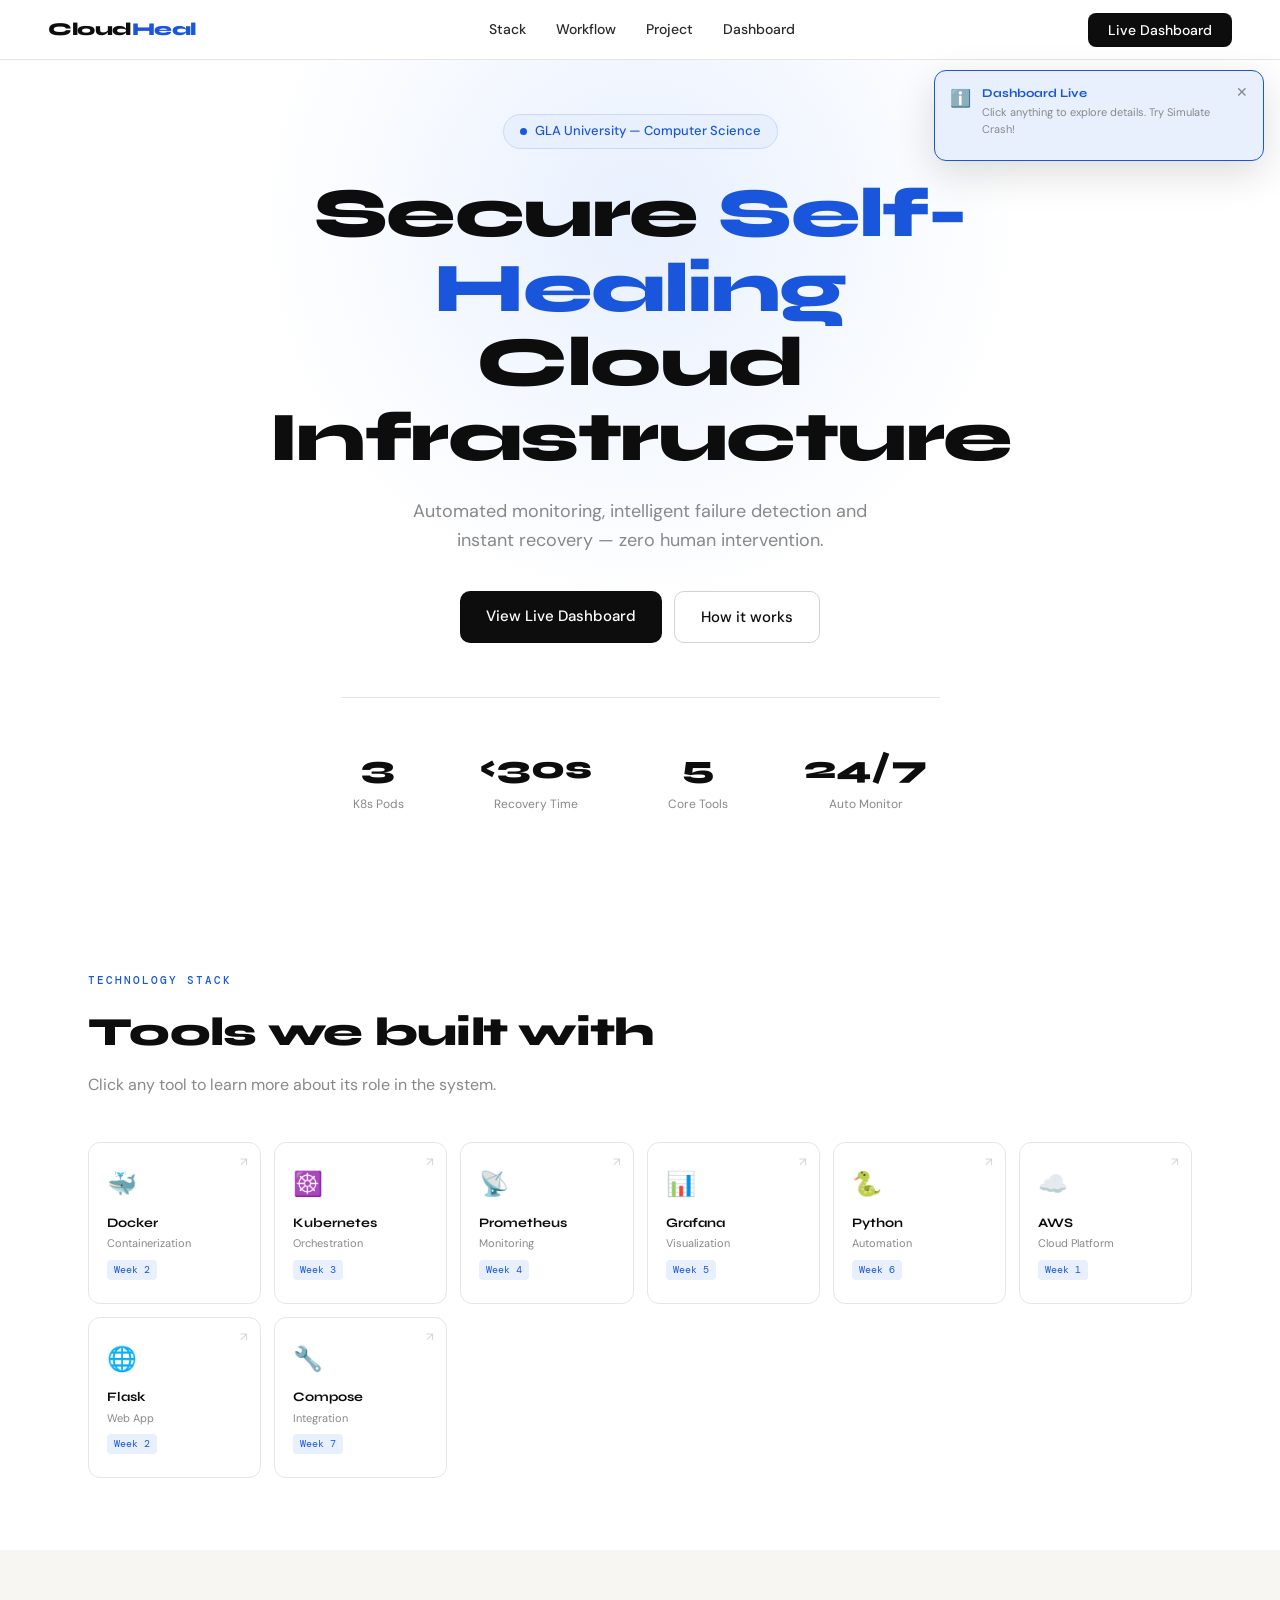
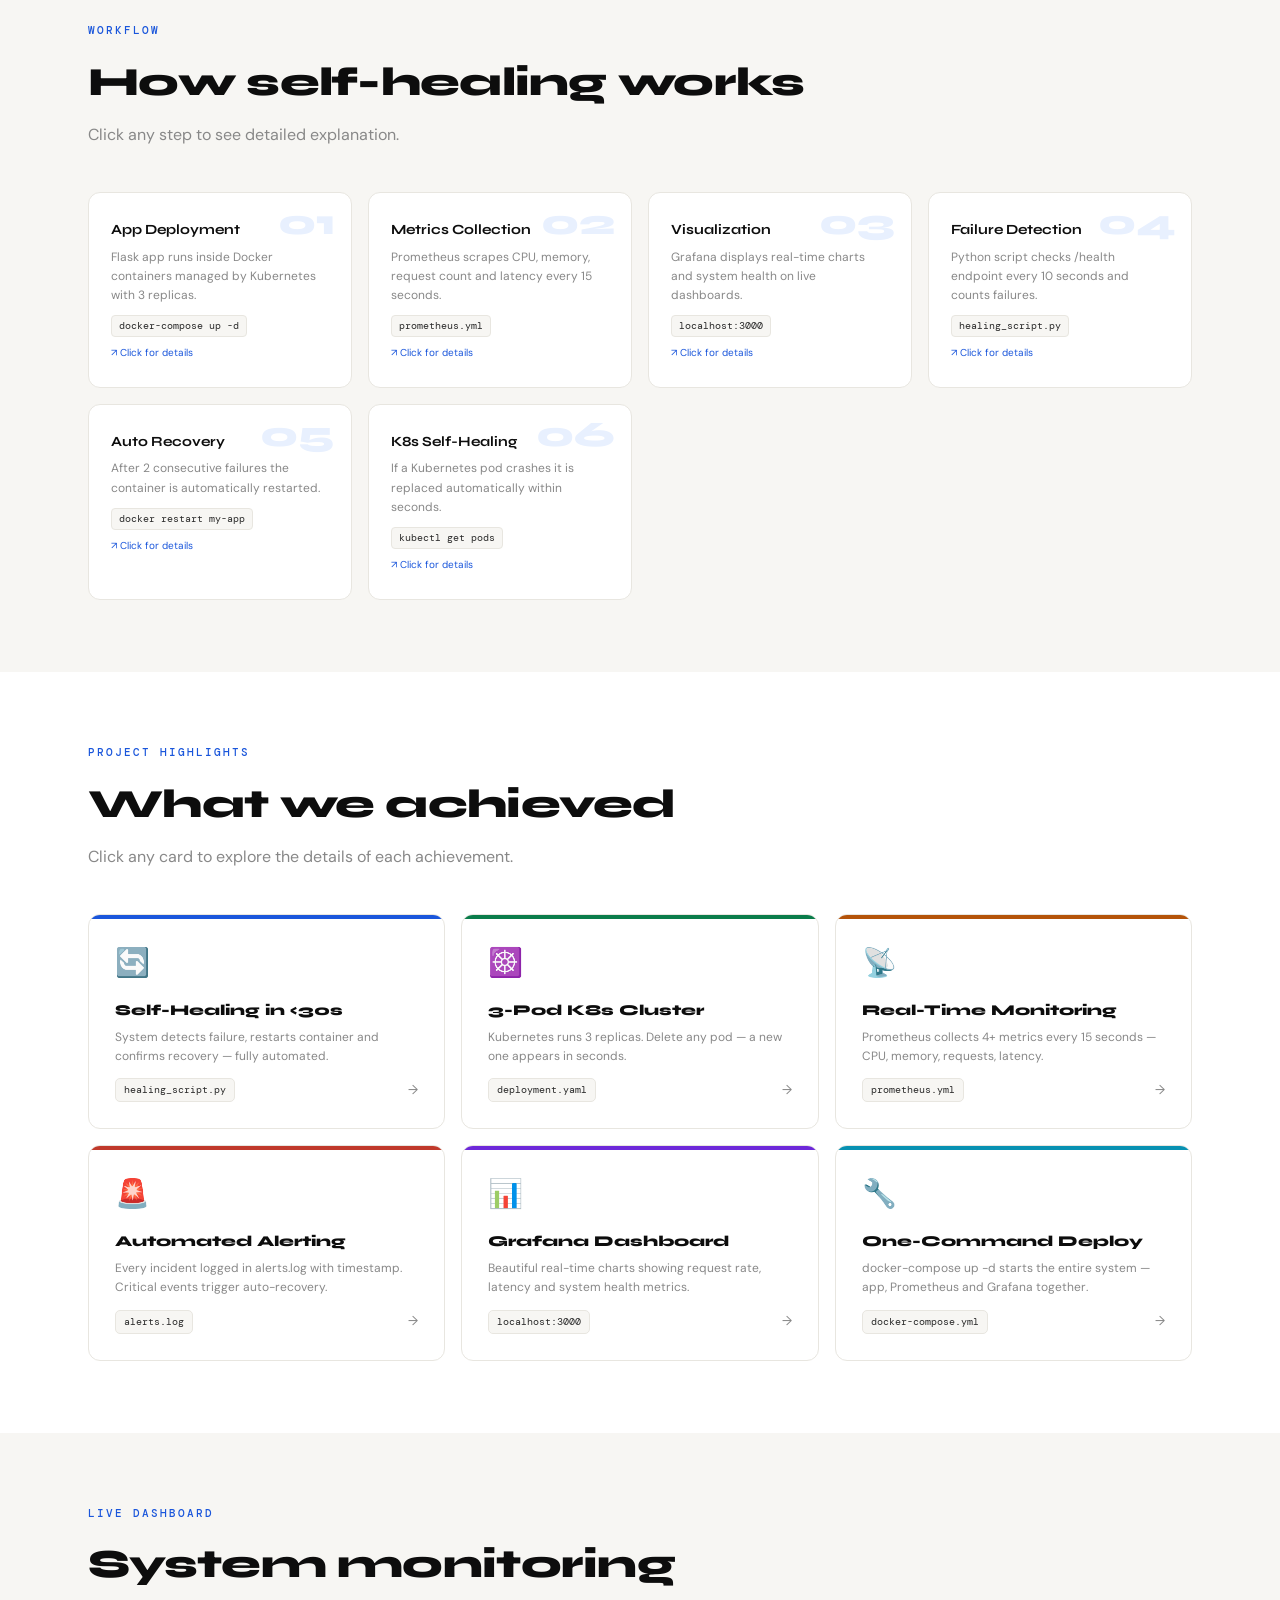
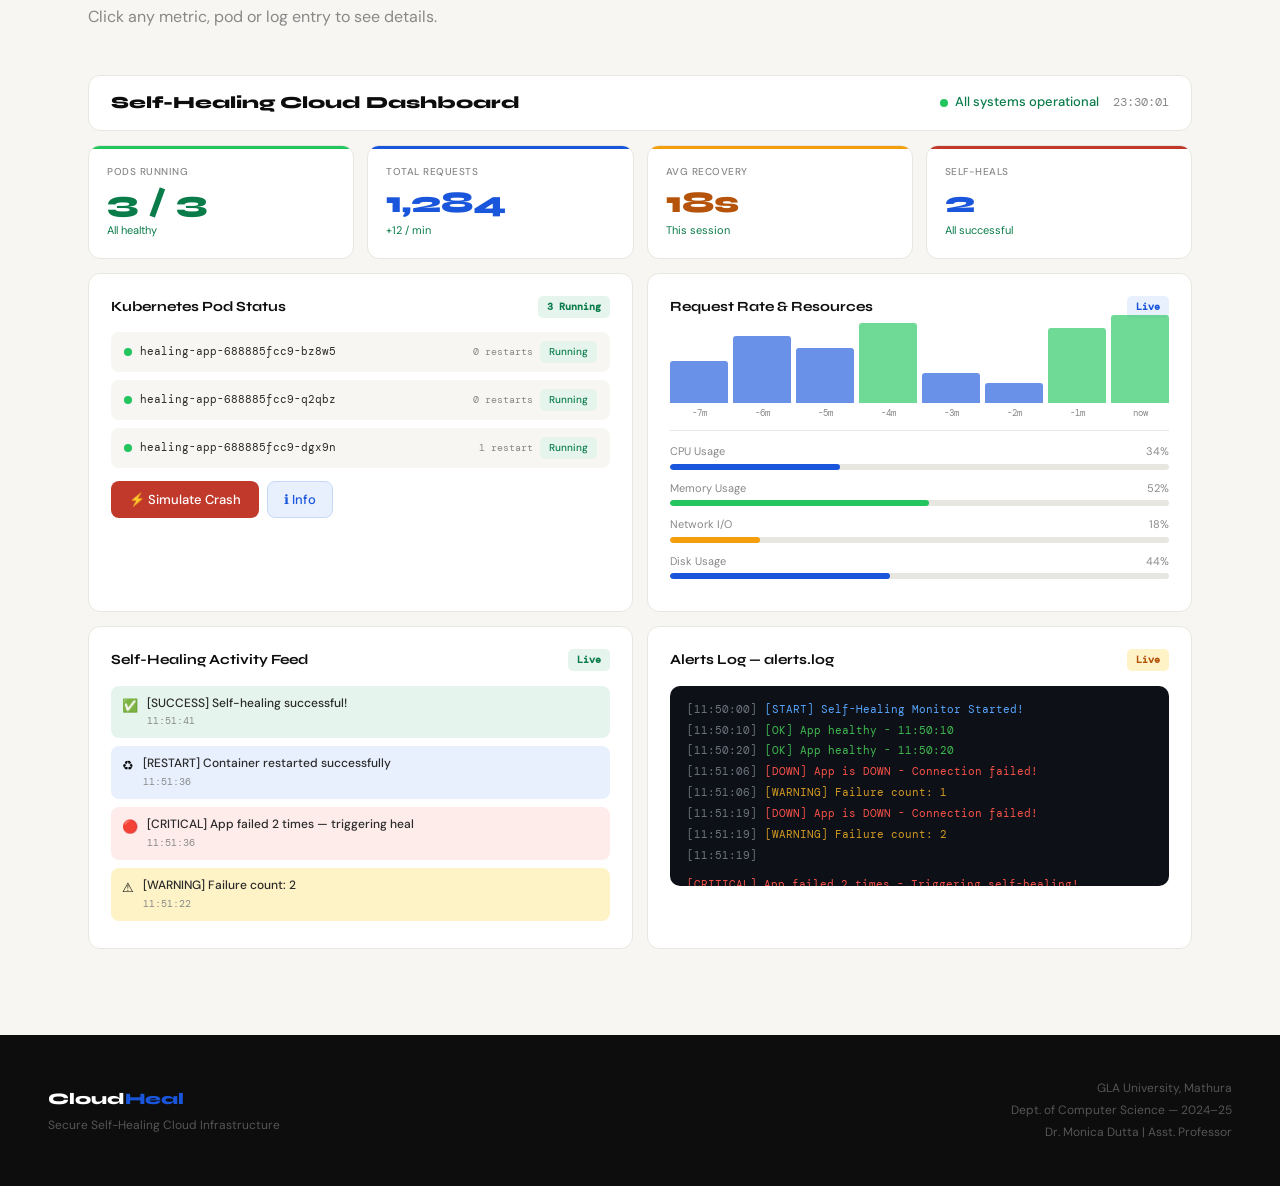
==== index.html @ 38ae235a "Initial commit - Self Healing Cloud Project" ====
<!DOCTYPE html>
<html lang="en">
<head>
<meta charset="UTF-8">
<meta name="viewport" content="width=device-width, initial-scale=1.0">
<title>CloudHeal — Self-Healing Infrastructure</title>
<link href="https://fonts.googleapis.com/css2?family=Syne:wght@400;600;700;800&family=DM+Sans:wght@300;400;500&family=DM+Mono:wght@400;500&display=swap" rel="stylesheet">
<style>
:root{
  --w:#fff;--off:#f7f6f3;--ink:#0d0d0d;--ink2:#2a2a2a;--muted:#888;
  --border:#e8e6e0;--border2:#d4d2cc;
  --blue:#1a56db;--blue-l:#e8f0fe;--blue-m:#c7d9fb;
  --green:#0a7c4a;--green-l:#e6f4ee;
  --amber:#b45309;--amber-l:#fef3c7;
  --red:#c0392b;--red-l:#fdecea;
  --purple:#6d28d9;--purple-l:#ede9fe;
  --r:12px;--shadow:0 2px 14px rgba(0,0,0,0.08);--shadow-lg:0 12px 40px rgba(0,0,0,0.14);
}
*,*::before,*::after{box-sizing:border-box;margin:0;padding:0}
html{scroll-behavior:smooth}
body{font-family:'DM Sans',sans-serif;background:var(--w);color:var(--ink);line-height:1.6;overflow-x:hidden}

/* NAV */
nav{position:fixed;top:0;left:0;right:0;z-index:300;display:flex;align-items:center;justify-content:space-between;padding:0 clamp(16px,4vw,48px);height:60px;background:rgba(255,255,255,0.95);backdrop-filter:blur(16px);border-bottom:1px solid var(--border)}
.nav-logo{font-family:'Syne',sans-serif;font-weight:800;font-size:18px;letter-spacing:-.5px}
.nav-logo span{color:var(--blue)}
.nav-links{display:flex;gap:clamp(14px,3vw,30px)}
.nav-links a{font-size:14px;font-weight:500;color:var(--ink2);text-decoration:none;transition:color .2s}
.nav-links a:hover{color:var(--blue)}
.nav-btn{background:var(--ink);color:#fff;border:none;border-radius:8px;padding:8px 20px;font-family:'DM Sans',sans-serif;font-size:14px;font-weight:500;cursor:pointer;transition:background .2s}
.nav-btn:hover{background:var(--blue)}
@media(max-width:600px){.nav-links{display:none}}

/* MODAL OVERLAY */
.modal-overlay{display:none;position:fixed;inset:0;z-index:500;background:rgba(0,0,0,0.45);backdrop-filter:blur(4px);align-items:center;justify-content:center;padding:20px}
.modal-overlay.open{display:flex;animation:fadeIn .2s ease}
@keyframes fadeIn{from{opacity:0}to{opacity:1}}
.modal{background:var(--w);border-radius:18px;padding:clamp(24px,4vw,36px);max-width:520px;width:100%;max-height:85vh;overflow-y:auto;position:relative;animation:popIn .3s cubic-bezier(.34,1.56,.64,1)}
@keyframes popIn{from{opacity:0;transform:scale(.9) translateY(20px)}to{opacity:1;transform:scale(1) translateY(0)}}
.modal::-webkit-scrollbar{width:4px}
.modal::-webkit-scrollbar-thumb{background:var(--border2);border-radius:2px}
.modal-close{position:absolute;top:16px;right:18px;background:var(--off);border:none;border-radius:8px;width:32px;height:32px;font-size:16px;cursor:pointer;color:var(--muted);transition:all .2s;display:flex;align-items:center;justify-content:center}
.modal-close:hover{background:var(--border);color:var(--ink)}
.modal-icon{font-size:36px;margin-bottom:14px}
.modal-title{font-family:'Syne',sans-serif;font-weight:800;font-size:20px;margin-bottom:6px}
.modal-subtitle{font-size:13px;color:var(--muted);margin-bottom:18px;font-family:'DM Mono',monospace}
.modal-body{font-size:14px;color:var(--ink2);line-height:1.7}
.modal-body p{margin-bottom:10px}
.modal-body strong{color:var(--ink);font-weight:500}
.modal-tag-row{display:flex;flex-wrap:wrap;gap:7px;margin-top:14px}
.modal-tag{font-size:11px;font-family:'DM Mono',monospace;padding:4px 10px;border-radius:6px;border:1px solid var(--border)}
.modal-tag.b{background:var(--blue-l);color:var(--blue);border-color:var(--blue-m)}
.modal-tag.g{background:var(--green-l);color:var(--green)}
.modal-tag.a{background:var(--amber-l);color:var(--amber)}
.modal-tag.r{background:var(--red-l);color:var(--red)}
.modal-tag.p{background:var(--purple-l);color:var(--purple)}
.modal-divider{height:1px;background:var(--border);margin:14px 0}
.modal-kv{display:flex;justify-content:space-between;align-items:center;padding:8px 0;border-bottom:1px solid var(--off);font-size:13px}
.modal-kv:last-child{border:none}
.modal-kv-k{color:var(--muted);font-weight:400}
.modal-kv-v{font-family:'DM Mono',monospace;font-size:12px;color:var(--ink2);font-weight:500}

/* TOAST */
#tc{position:fixed;top:70px;right:16px;z-index:400;display:flex;flex-direction:column;gap:10px;pointer-events:none;max-width:calc(100vw - 32px)}
.toast{display:flex;align-items:flex-start;gap:11px;background:var(--w);border:1.5px solid var(--border);border-radius:var(--r);padding:13px 15px;box-shadow:var(--shadow-lg);width:min(330px,calc(100vw - 32px));pointer-events:all;animation:slideIn .35s cubic-bezier(.34,1.56,.64,1)}
.toast.out{animation:slideOut .25s ease forwards}
@keyframes slideIn{from{opacity:0;transform:translateX(70px)}to{opacity:1;transform:translateX(0)}}
@keyframes slideOut{to{opacity:0;transform:translateX(90px)}}
.toast.danger{border-color:var(--red);background:#fff8f8}
.toast.success{border-color:#22c55e;background:#f0fdf4}
.toast.warning{border-color:#f59e0b;background:#fffbeb}
.toast.info{border-color:var(--blue);background:var(--blue-l)}
.t-icon{font-size:17px;flex-shrink:0;margin-top:1px}
.t-body{flex:1;min-width:0}
.t-title{font-family:'Syne',sans-serif;font-weight:700;font-size:12px;margin-bottom:1px}
.toast.danger .t-title{color:var(--red)}
.toast.success .t-title{color:var(--green)}
.toast.warning .t-title{color:var(--amber)}
.toast.info .t-title{color:var(--blue)}
.t-msg{font-size:11px;color:var(--muted);line-height:1.5}
.t-close{background:none;border:none;cursor:pointer;font-size:14px;color:var(--muted);padding:0;flex-shrink:0}
.t-bar{height:3px;border-radius:2px;margin-top:7px;animation:shrink 4.5s linear forwards}
@keyframes shrink{from{width:100%}to{width:0}}
.toast.danger .t-bar{background:var(--red)}
.toast.success .t-bar{background:#22c55e}
.toast.warning .t-bar{background:#f59e0b}
.toast.info .t-bar{background:var(--blue)}

/* HERO */
.hero{min-height:100vh;display:flex;flex-direction:column;align-items:center;justify-content:center;padding:clamp(80px,12vh,120px) clamp(20px,5vw,48px) clamp(60px,8vh,80px);text-align:center;position:relative;overflow:hidden}
.hero::before{content:'';position:absolute;top:-180px;left:50%;transform:translateX(-50%);width:min(800px,120vw);height:min(800px,120vw);border-radius:50%;background:radial-gradient(circle,#e8f0fe 0%,transparent 68%);pointer-events:none}
.hero-badge{display:inline-flex;align-items:center;gap:8px;background:var(--blue-l);color:var(--blue);border:1px solid var(--blue-m);border-radius:100px;padding:6px 16px;font-size:13px;font-weight:500;margin-bottom:clamp(18px,3vh,28px);animation:fadeUp .6s ease both;cursor:pointer;transition:box-shadow .2s}
.hero-badge:hover{box-shadow:0 0 0 3px var(--blue-m)}
@keyframes fadeUp{from{opacity:0;transform:translateY(20px)}to{opacity:1;transform:translateY(0)}}
.badge-dot{width:7px;height:7px;border-radius:50%;background:var(--blue);animation:blink 2s infinite;flex-shrink:0}
@keyframes blink{0%,100%{opacity:1}50%{opacity:.3}}
.hero h1{font-family:'Syne',sans-serif;font-weight:800;font-size:clamp(30px,6vw,70px);line-height:1.07;letter-spacing:-1.5px;color:var(--ink);max-width:820px;margin-bottom:clamp(14px,2.5vh,22px);animation:fadeUp .7s .1s ease both}
.hero h1 em{color:var(--blue);font-style:normal}
.hero p{font-size:clamp(14px,2vw,18px);color:var(--muted);max-width:480px;margin-bottom:clamp(26px,4vh,38px);animation:fadeUp .7s .2s ease both}
.hero-btns{display:flex;gap:12px;justify-content:center;flex-wrap:wrap;animation:fadeUp .7s .3s ease both}
.btn-p{background:var(--ink);color:#fff;border:none;border-radius:10px;padding:clamp(10px,1.5vh,13px) clamp(18px,3vw,26px);font-family:'DM Sans',sans-serif;font-size:clamp(13px,1.5vw,15px);font-weight:500;cursor:pointer;transition:all .2s;text-decoration:none;display:inline-block}
.btn-p:hover{background:var(--blue);transform:translateY(-1px);box-shadow:0 6px 20px rgba(26,86,219,.25)}
.btn-s{background:transparent;color:var(--ink);border:1.5px solid var(--border2);border-radius:10px;padding:clamp(10px,1.5vh,13px) clamp(18px,3vw,26px);font-family:'DM Sans',sans-serif;font-size:clamp(13px,1.5vw,15px);font-weight:500;cursor:pointer;transition:all .2s;text-decoration:none;display:inline-block}
.btn-s:hover{border-color:var(--ink);transform:translateY(-1px)}
.hero-stats{display:flex;gap:clamp(20px,5vw,52px);margin-top:clamp(36px,6vh,68px);animation:fadeUp .7s .4s ease both;border-top:1px solid var(--border);padding-top:clamp(22px,4vh,38px);flex-wrap:wrap;justify-content:center}
.stat{text-align:center;cursor:pointer;padding:8px 12px;border-radius:10px;transition:background .2s}
.stat:hover{background:var(--off)}
.stat-num{font-family:'Syne',sans-serif;font-size:clamp(22px,4vw,32px);font-weight:800;color:var(--ink)}
.stat-label{font-size:12px;color:var(--muted);margin-top:2px}

/* SECTIONS */
.sec{padding:clamp(52px,8vh,92px) clamp(20px,5vw,48px);max-width:1200px;margin:0 auto}
.sec-bg{background:var(--off)}
.sec-bg-in{max-width:1200px;margin:0 auto;padding:clamp(52px,8vh,92px) clamp(20px,5vw,48px)}
.lbl{font-family:'DM Mono',monospace;font-size:11px;font-weight:500;color:var(--blue);letter-spacing:2px;text-transform:uppercase;margin-bottom:10px}
.ttl{font-family:'Syne',sans-serif;font-weight:800;font-size:clamp(22px,4vw,40px);letter-spacing:-.7px;color:var(--ink);margin-bottom:8px}
.sub{font-size:clamp(13px,1.5vw,16px);color:var(--muted);max-width:460px;margin-bottom:clamp(28px,5vh,48px)}

/* TECH */
.tech-grid{display:grid;grid-template-columns:repeat(auto-fill,minmax(clamp(130px,15vw,170px),1fr));gap:13px}
.tech-card{background:var(--w);border:1.5px solid var(--border);border-radius:var(--r);padding:clamp(14px,2vw,22px) clamp(12px,1.5vw,18px);transition:all .2s;cursor:pointer;position:relative}
.tech-card::after{content:'↗';position:absolute;top:10px;right:12px;font-size:12px;color:var(--border2);transition:color .2s}
.tech-card:hover{border-color:var(--blue);transform:translateY(-3px);box-shadow:var(--shadow)}
.tech-card:hover::after{color:var(--blue)}
.tech-icon{font-size:24px;margin-bottom:9px}
.tech-name{font-family:'Syne',sans-serif;font-weight:700;font-size:13px;margin-bottom:2px}
.tech-role{font-size:11px;color:var(--muted)}
.tech-week{display:inline-block;margin-top:7px;font-size:10px;font-family:'DM Mono',monospace;background:var(--blue-l);color:var(--blue);border-radius:4px;padding:2px 7px}

/* PROJECT SHOWCASE (replaces team) */
.showcase-grid{display:grid;grid-template-columns:repeat(auto-fill,minmax(clamp(200px,28vw,280px),1fr));gap:16px;margin-top:clamp(28px,5vh,48px)}
.showcase-card{background:var(--w);border:1.5px solid var(--border);border-radius:var(--r);padding:clamp(18px,2.5vw,26px);cursor:pointer;transition:all .2s;position:relative;overflow:hidden}
.showcase-card::before{content:'';position:absolute;top:0;left:0;right:0;height:4px}
.showcase-card.c1::before{background:var(--blue)}
.showcase-card.c2::before{background:var(--green)}
.showcase-card.c3::before{background:var(--amber)}
.showcase-card.c4::before{background:var(--red)}
.showcase-card.c5::before{background:var(--purple)}
.showcase-card.c6::before{background:#0891b2}
.showcase-card:hover{transform:translateY(-4px);box-shadow:var(--shadow-lg)}
.sc-icon{font-size:28px;margin-bottom:12px}
.sc-title{font-family:'Syne',sans-serif;font-weight:800;font-size:15px;margin-bottom:6px}
.sc-desc{font-size:12px;color:var(--muted);line-height:1.6;margin-bottom:12px}
.sc-footer{display:flex;align-items:center;justify-content:space-between}
.sc-tag{font-size:10px;font-family:'DM Mono',monospace;padding:3px 8px;border-radius:5px;background:var(--off);color:var(--ink2);border:1px solid var(--border)}
.sc-arrow{font-size:13px;color:var(--muted);transition:transform .2s}
.showcase-card:hover .sc-arrow{transform:translateX(3px);color:var(--blue)}

/* STEPS */
.steps-grid{display:grid;grid-template-columns:repeat(auto-fill,minmax(clamp(200px,26vw,255px),1fr));gap:16px;margin-top:clamp(28px,5vh,48px)}
.step-card{background:var(--w);border-radius:var(--r);padding:clamp(18px,2.5vw,26px) clamp(16px,2vw,22px);border:1.5px solid var(--border);position:relative;cursor:pointer;transition:all .2s}
.step-card:hover{box-shadow:var(--shadow);transform:translateY(-2px);border-color:var(--blue)}
.step-num{font-family:'Syne',sans-serif;font-weight:800;font-size:36px;color:var(--blue-l);position:absolute;top:12px;right:16px;line-height:1}
.step-title{font-family:'Syne',sans-serif;font-weight:700;font-size:14px;margin-bottom:6px}
.step-desc{font-size:12px;color:var(--muted);line-height:1.6}
.step-tag{display:inline-block;margin-top:10px;font-size:10px;font-family:'DM Mono',monospace;background:var(--off);border:1px solid var(--border);border-radius:4px;padding:2px 7px;color:var(--ink2)}
.click-hint{font-size:10px;color:var(--blue);margin-top:8px;display:flex;align-items:center;gap:4px}

/* DASHBOARD */
.db-topbar{display:flex;align-items:center;justify-content:space-between;background:var(--w);border:1.5px solid var(--border);border-radius:var(--r);padding:clamp(12px,1.5vh,16px) clamp(14px,2vw,22px);margin-bottom:14px;flex-wrap:wrap;gap:10px}
.db-title{font-family:'Syne',sans-serif;font-weight:800;font-size:clamp(13px,2vw,17px)}
.db-right{display:flex;align-items:center;gap:14px;flex-wrap:wrap}
.db-status{display:flex;align-items:center;gap:7px;font-size:13px;font-weight:500;color:var(--green)}
.s-dot{width:8px;height:8px;border-radius:50%;background:#22c55e;animation:blink 2s infinite;flex-shrink:0}
.s-dot.red{background:var(--red);box-shadow:0 0 7px rgba(192,57,43,.5)}
.db-clock{font-family:'DM Mono',monospace;font-size:12px;color:var(--muted)}

/* METRICS */
.metrics-row{display:grid;grid-template-columns:repeat(2,1fr);gap:13px;margin-bottom:14px}
@media(min-width:700px){.metrics-row{grid-template-columns:repeat(4,1fr)}}
.m-card{background:var(--w);border:1.5px solid var(--border);border-radius:var(--r);padding:clamp(12px,1.8vw,18px);position:relative;overflow:hidden;cursor:pointer;transition:all .2s}
.m-card::before{content:'';position:absolute;top:0;left:0;right:0;height:3px;border-radius:2px 2px 0 0}
.m-card.cg::before{background:#22c55e}
.m-card.cb::before{background:var(--blue)}
.m-card.ca::before{background:#f59e0b}
.m-card.cr::before{background:var(--red)}
.m-card:hover{box-shadow:var(--shadow);transform:translateY(-2px)}
.m-lbl{font-size:10px;color:var(--muted);font-weight:500;text-transform:uppercase;letter-spacing:.5px;margin-bottom:7px}
.m-val{font-family:'Syne',sans-serif;font-weight:800;font-size:clamp(20px,3vw,30px);line-height:1;margin-bottom:5px}
.m-val.g{color:var(--green)}.m-val.b{color:var(--blue)}.m-val.a{color:var(--amber)}.m-val.r{color:var(--red)}
.m-sub{font-size:11px}.m-sub.up{color:var(--green)}.m-sub.dn{color:var(--red)}

/* GRID */
.db-grid{display:grid;grid-template-columns:1fr;gap:14px;margin-bottom:14px}
@media(min-width:860px){.db-grid{grid-template-columns:1fr 1fr}}
.db-card{background:var(--w);border:1.5px solid var(--border);border-radius:var(--r);padding:clamp(14px,2vw,22px)}
.db-hd{font-family:'Syne',sans-serif;font-weight:700;font-size:14px;margin-bottom:14px;display:flex;align-items:center;justify-content:space-between;gap:8px;flex-wrap:wrap}
.badge{font-size:10px;font-family:'DM Mono',monospace;border-radius:5px;padding:3px 9px;white-space:nowrap}
.badge.g{background:var(--green-l);color:var(--green)}
.badge.b{background:var(--blue-l);color:var(--blue)}
.badge.w{background:var(--amber-l);color:var(--amber)}
.badge.r{background:var(--red-l);color:var(--red)}

/* PODS */
.pod-list{display:flex;flex-direction:column;gap:8px}
.pod-row{display:flex;align-items:center;justify-content:space-between;background:var(--off);border-radius:8px;padding:9px 13px;gap:8px;flex-wrap:wrap;transition:all .2s;cursor:pointer}
.pod-row:hover{background:var(--blue-l);transform:translateX(2px)}
.pod-l{display:flex;align-items:center;gap:8px;min-width:0}
.pod-dot{width:8px;height:8px;border-radius:50%;flex-shrink:0}
.pod-dot.ok{background:#22c55e;animation:blink 2s infinite}
.pod-dot.fail{background:var(--red);box-shadow:0 0 7px rgba(192,57,43,.5)}
.pod-nm{font-family:'DM Mono',monospace;font-size:11px;color:var(--ink2);overflow:hidden;text-overflow:ellipsis;white-space:nowrap;max-width:clamp(110px,22vw,220px)}
.pod-r{display:flex;align-items:center;gap:7px;flex-shrink:0}
.pod-restarts{font-family:'DM Mono',monospace;font-size:10px;color:var(--muted)}
.pod-badge{font-size:10px;font-weight:500;padding:3px 9px;border-radius:5px;white-space:nowrap}
.pod-badge.ok{background:var(--green-l);color:var(--green)}
.pod-badge.fail{background:var(--red-l);color:var(--red)}

/* CHART */
.chart-bars{display:flex;align-items:flex-end;gap:5px;height:88px;margin-bottom:6px}
.bar-col{flex:1;display:flex;flex-direction:column;align-items:center;gap:3px;cursor:pointer}
.bar{width:100%;border-radius:3px 3px 0 0;background:var(--blue);opacity:.65;min-height:4px;transition:all .2s}
.bar-col:hover .bar{opacity:1;transform:scaleX(1.1)}
.bar.hi{background:#22c55e}
.bar-lbl{font-size:9px;color:var(--muted);font-family:'DM Mono',monospace}

/* PROGRESS */
.p-row{margin-bottom:10px;cursor:pointer}
.p-row:hover .p-lbl span:first-child{color:var(--blue)}
.p-lbl{display:flex;justify-content:space-between;font-size:11px;color:var(--muted);margin-bottom:3px;transition:color .2s}
.p-track{height:6px;background:var(--border);border-radius:3px;overflow:hidden}
.p-fill{height:100%;border-radius:3px;transition:width .6s ease}
.p-fill.b{background:var(--blue)}.p-fill.g{background:#22c55e}.p-fill.a{background:#f59e0b}

/* ACTIVITY */
.act-feed{display:flex;flex-direction:column;gap:8px;max-height:240px;overflow-y:auto}
.act-feed::-webkit-scrollbar{width:3px}
.act-feed::-webkit-scrollbar-thumb{background:var(--border2);border-radius:2px}
.act-item{display:flex;gap:9px;align-items:flex-start;padding:9px 11px;border-radius:8px;background:var(--off);cursor:pointer;transition:filter .2s}
.act-item:hover{filter:brightness(.96)}
.act-item.success{background:var(--green-l)}
.act-item.critical{background:var(--red-l)}
.act-item.warning{background:var(--amber-l)}
.act-item.info{background:var(--blue-l)}
.act-icon{font-size:13px;flex-shrink:0;margin-top:1px}
.act-msg{font-size:12px;font-weight:500;color:var(--ink2);line-height:1.4}
.act-time{font-size:10px;color:var(--muted);font-family:'DM Mono',monospace;margin-top:2px}

/* LOG */
.log-box{background:#0d1117;border-radius:10px;padding:13px 15px;font-family:'DM Mono',monospace;font-size:11px;max-height:200px;overflow-y:auto;line-height:1.9}
.log-box::-webkit-scrollbar{width:3px}
.log-box::-webkit-scrollbar-thumb{background:#333;border-radius:2px}
.log-row{display:flex;gap:8px;flex-wrap:wrap;cursor:pointer;border-radius:4px;padding:0 2px;transition:background .15s}
.log-row:hover{background:rgba(255,255,255,.05)}
.lt{color:#6e7681;flex-shrink:0}
.lok{color:#3fb950}.lwn{color:#d29922}.ler{color:#f85149}.lin{color:#58a6ff}

/* BTNS */
.btn-row{margin-top:13px;display:flex;flex-wrap:wrap;gap:8px}
.btn-crash{display:inline-flex;align-items:center;gap:7px;background:var(--red);color:#fff;border:none;border-radius:8px;padding:9px clamp(12px,2vw,18px);font-family:'DM Sans',sans-serif;font-size:13px;font-weight:500;cursor:pointer;transition:all .2s}
.btn-crash:hover{background:#a93226;transform:translateY(-1px)}
.btn-crash:disabled{background:var(--muted);cursor:not-allowed;transform:none}
.btn-heal{display:none;align-items:center;gap:7px;background:var(--green);color:#fff;border:none;border-radius:8px;padding:9px clamp(12px,2vw,18px);font-family:'DM Sans',sans-serif;font-size:13px;font-weight:500;cursor:pointer;transition:all .2s}
.btn-heal:hover{background:#065f46}
.btn-heal.show{display:inline-flex}
.btn-info{display:inline-flex;align-items:center;gap:6px;background:var(--blue-l);color:var(--blue);border:1px solid var(--blue-m);border-radius:8px;padding:9px 16px;font-family:'DM Sans',sans-serif;font-size:13px;font-weight:500;cursor:pointer;transition:all .2s}
.btn-info:hover{background:var(--blue);color:#fff}

/* FOOTER */
footer{background:var(--ink);color:#fff;padding:clamp(28px,5vh,44px) clamp(20px,5vw,48px);display:flex;align-items:center;justify-content:space-between;flex-wrap:wrap;gap:16px}
.f-logo{font-family:'Syne',sans-serif;font-weight:800;font-size:16px}
.f-logo span{color:var(--blue)}
.f-right{font-size:12px;color:#555;text-align:right}
</style>
</head>
<body>

<!-- MODAL -->
<div class="modal-overlay" id="modal-overlay" onclick="closeModal(event)">
  <div class="modal" id="modal-box">
    <button class="modal-close" onclick="closeModal()">✕</button>
    <div id="modal-content"></div>
  </div>
</div>

<div id="tc"></div>

<!-- NAV -->
<nav>
  <div class="nav-logo">Cloud<span>Heal</span></div>
  <div class="nav-links">
    <a href="#stack">Stack</a>
    <a href="#how">Workflow</a>
    <a href="#project">Project</a>
    <a href="#dashboard">Dashboard</a>
  </div>
  <button class="nav-btn" onclick="go('#dashboard')">Live Dashboard</button>
</nav>

<!-- HERO -->
<section class="hero">
  <div class="hero-badge" onclick="openModal('gla')">
    <span class="badge-dot"></span>GLA University — Computer Science
  </div>
  <h1>Secure <em>Self-Healing</em><br>Cloud Infrastructure</h1>
  <p>Automated monitoring, intelligent failure detection and instant recovery — zero human intervention.</p>
  <div class="hero-btns">
    <a href="#dashboard" class="btn-p">View Live Dashboard</a>
    <a href="#how" class="btn-s">How it works</a>
  </div>
  <div class="hero-stats">
    <div class="stat" onclick="openModal('pods-stat')"><div class="stat-num">3</div><div class="stat-label">K8s Pods</div></div>
    <div class="stat" onclick="openModal('recovery-stat')"><div class="stat-num">&lt;30s</div><div class="stat-label">Recovery Time</div></div>
    <div class="stat" onclick="openModal('tools-stat')"><div class="stat-num">5</div><div class="stat-label">Core Tools</div></div>
    <div class="stat" onclick="openModal('uptime-stat')"><div class="stat-num">24/7</div><div class="stat-label">Auto Monitor</div></div>
  </div>
</section>

<!-- TECH STACK -->
<section id="stack">
  <div class="sec">
    <div class="lbl">Technology Stack</div>
    <div class="ttl">Tools we built with</div>
    <div class="sub">Click any tool to learn more about its role in the system.</div>
    <div class="tech-grid">
      <div class="tech-card" onclick="openModal('docker')"><div class="tech-icon">🐳</div><div class="tech-name">Docker</div><div class="tech-role">Containerization</div><div class="tech-week">Week 2</div></div>
      <div class="tech-card" onclick="openModal('kubernetes')"><div class="tech-icon">☸️</div><div class="tech-name">Kubernetes</div><div class="tech-role">Orchestration</div><div class="tech-week">Week 3</div></div>
      <div class="tech-card" onclick="openModal('prometheus')"><div class="tech-icon">📡</div><div class="tech-name">Prometheus</div><div class="tech-role">Monitoring</div><div class="tech-week">Week 4</div></div>
      <div class="tech-card" onclick="openModal('grafana')"><div class="tech-icon">📊</div><div class="tech-name">Grafana</div><div class="tech-role">Visualization</div><div class="tech-week">Week 5</div></div>
      <div class="tech-card" onclick="openModal('python')"><div class="tech-icon">🐍</div><div class="tech-name">Python</div><div class="tech-role">Automation</div><div class="tech-week">Week 6</div></div>
      <div class="tech-card" onclick="openModal('aws')"><div class="tech-icon">☁️</div><div class="tech-name">AWS</div><div class="tech-role">Cloud Platform</div><div class="tech-week">Week 1</div></div>
      <div class="tech-card" onclick="openModal('flask')"><div class="tech-icon">🌐</div><div class="tech-name">Flask</div><div class="tech-role">Web App</div><div class="tech-week">Week 2</div></div>
      <div class="tech-card" onclick="openModal('compose')"><div class="tech-icon">🔧</div><div class="tech-name">Compose</div><div class="tech-role">Integration</div><div class="tech-week">Week 7</div></div>
    </div>
  </div>
</section>

<!-- HOW IT WORKS -->
<div id="how" class="sec-bg">
  <div class="sec-bg-in">
    <div class="lbl">Workflow</div>
    <div class="ttl">How self-healing works</div>
    <div class="sub">Click any step to see detailed explanation.</div>
    <div class="steps-grid">
      <div class="step-card" onclick="openModal('step1')"><div class="step-num">01</div><div class="step-title">App Deployment</div><div class="step-desc">Flask app runs inside Docker containers managed by Kubernetes with 3 replicas.</div><div class="step-tag">docker-compose up -d</div><div class="click-hint">↗ Click for details</div></div>
      <div class="step-card" onclick="openModal('step2')"><div class="step-num">02</div><div class="step-title">Metrics Collection</div><div class="step-desc">Prometheus scrapes CPU, memory, request count and latency every 15 seconds.</div><div class="step-tag">prometheus.yml</div><div class="click-hint">↗ Click for details</div></div>
      <div class="step-card" onclick="openModal('step3')"><div class="step-num">03</div><div class="step-title">Visualization</div><div class="step-desc">Grafana displays real-time charts and system health on live dashboards.</div><div class="step-tag">localhost:3000</div><div class="click-hint">↗ Click for details</div></div>
      <div class="step-card" onclick="openModal('step4')"><div class="step-num">04</div><div class="step-title">Failure Detection</div><div class="step-desc">Python script checks /health endpoint every 10 seconds and counts failures.</div><div class="step-tag">healing_script.py</div><div class="click-hint">↗ Click for details</div></div>
      <div class="step-card" onclick="openModal('step5')"><div class="step-num">05</div><div class="step-title">Auto Recovery</div><div class="step-desc">After 2 consecutive failures the container is automatically restarted.</div><div class="step-tag">docker restart my-app</div><div class="click-hint">↗ Click for details</div></div>
      <div class="step-card" onclick="openModal('step6')"><div class="step-num">06</div><div class="step-title">K8s Self-Healing</div><div class="step-desc">If a Kubernetes pod crashes it is replaced automatically within seconds.</div><div class="step-tag">kubectl get pods</div><div class="click-hint">↗ Click for details</div></div>
    </div>
  </div>
</div>

<!-- PROJECT SHOWCASE (replaces team) -->
<section id="project">
  <div class="sec">
    <div class="lbl">Project Highlights</div>
    <div class="ttl">What we achieved</div>
    <div class="sub">Click any card to explore the details of each achievement.</div>
    <div class="showcase-grid">
      <div class="showcase-card c1" onclick="openModal('ach-selfheal')">
        <div class="sc-icon">🔄</div>
        <div class="sc-title">Self-Healing in &lt;30s</div>
        <div class="sc-desc">System detects failure, restarts container and confirms recovery — fully automated.</div>
        <div class="sc-footer"><span class="sc-tag">healing_script.py</span><span class="sc-arrow">→</span></div>
      </div>
      <div class="showcase-card c2" onclick="openModal('ach-k8s')">
        <div class="sc-icon">☸️</div>
        <div class="sc-title">3-Pod K8s Cluster</div>
        <div class="sc-desc">Kubernetes runs 3 replicas. Delete any pod — a new one appears in seconds.</div>
        <div class="sc-footer"><span class="sc-tag">deployment.yaml</span><span class="sc-arrow">→</span></div>
      </div>
      <div class="showcase-card c3" onclick="openModal('ach-monitor')">
        <div class="sc-icon">📡</div>
        <div class="sc-title">Real-Time Monitoring</div>
        <div class="sc-desc">Prometheus collects 4+ metrics every 15 seconds — CPU, memory, requests, latency.</div>
        <div class="sc-footer"><span class="sc-tag">prometheus.yml</span><span class="sc-arrow">→</span></div>
      </div>
      <div class="showcase-card c4" onclick="openModal('ach-alerts')">
        <div class="sc-icon">🚨</div>
        <div class="sc-title">Automated Alerting</div>
        <div class="sc-desc">Every incident logged in alerts.log with timestamp. Critical events trigger auto-recovery.</div>
        <div class="sc-footer"><span class="sc-tag">alerts.log</span><span class="sc-arrow">→</span></div>
      </div>
      <div class="showcase-card c5" onclick="openModal('ach-dashboard')">
        <div class="sc-icon">📊</div>
        <div class="sc-title">Grafana Dashboard</div>
        <div class="sc-desc">Beautiful real-time charts showing request rate, latency and system health metrics.</div>
        <div class="sc-footer"><span class="sc-tag">localhost:3000</span><span class="sc-arrow">→</span></div>
      </div>
      <div class="showcase-card c6" onclick="openModal('ach-integration')">
        <div class="sc-icon">🔧</div>
        <div class="sc-title">One-Command Deploy</div>
        <div class="sc-desc">docker-compose up -d starts the entire system — app, Prometheus and Grafana together.</div>
        <div class="sc-footer"><span class="sc-tag">docker-compose.yml</span><span class="sc-arrow">→</span></div>
      </div>
    </div>
  </div>
</section>

<!-- DASHBOARD -->
<div id="dashboard" class="sec-bg">
  <div class="sec-bg-in">
    <div class="lbl">Live Dashboard</div>
    <div class="ttl">System monitoring</div>
    <div class="sub">Click any metric, pod or log entry to see details.</div>

    <div class="db-topbar">
      <div class="db-title">Self-Healing Cloud Dashboard</div>
      <div class="db-right">
        <div class="db-status" id="sys-status"><span class="s-dot" id="sys-dot"></span><span id="sys-lbl">All systems operational</span></div>
        <div class="db-clock" id="clock">--:--:--</div>
      </div>
    </div>

    <div class="metrics-row">
      <div class="m-card cg" onclick="openModal('m-pods')"><div class="m-lbl">Pods Running</div><div class="m-val g" id="pods-val">3 / 3</div><div class="m-sub up" id="pods-sub">All healthy</div></div>
      <div class="m-card cb" onclick="openModal('m-req')"><div class="m-lbl">Total Requests</div><div class="m-val b" id="req-val">1,284</div><div class="m-sub up">+12 / min</div></div>
      <div class="m-card ca" onclick="openModal('m-rec')"><div class="m-lbl">Avg Recovery</div><div class="m-val a">18s</div><div class="m-sub up">This session</div></div>
      <div class="m-card cr" onclick="openModal('m-heal')"><div class="m-lbl">Self-Heals</div><div class="m-val b" id="heal-val">2</div><div class="m-sub up" id="heal-sub">All successful</div></div>
    </div>

    <div class="db-grid">
      <div class="db-card">
        <div class="db-hd">Kubernetes Pod Status <span class="badge g" id="pod-badge">3 Running</span></div>
        <div class="pod-list">
          <div class="pod-row" onclick="openModal('pod1')">
            <div class="pod-l"><div class="pod-dot ok" id="p1d"></div><div class="pod-nm">healing-app-688885fcc9-bz8w5</div></div>
            <div class="pod-r"><div class="pod-restarts">0 restarts</div><div class="pod-badge ok" id="p1b">Running</div></div>
          </div>
          <div class="pod-row" onclick="openModal('pod2')">
            <div class="pod-l"><div class="pod-dot ok" id="p2d"></div><div class="pod-nm">healing-app-688885fcc9-q2qbz</div></div>
            <div class="pod-r"><div class="pod-restarts">0 restarts</div><div class="pod-badge ok" id="p2b">Running</div></div>
          </div>
          <div class="pod-row" onclick="openModal('pod3')">
            <div class="pod-l"><div class="pod-dot ok" id="p3d"></div><div class="pod-nm">healing-app-688885fcc9-dgx9n</div></div>
            <div class="pod-r"><div class="pod-restarts">1 restart</div><div class="pod-badge ok" id="p3b">Running</div></div>
          </div>
        </div>
        <div class="btn-row">
          <button class="btn-crash" id="btn-crash" onclick="simulateCrash()">⚡ Simulate Crash</button>
          <button class="btn-heal" id="btn-heal" onclick="triggerHeal()">♻ Self-Heal</button>
          <button class="btn-info" onclick="openModal('k8s-info')">ℹ Info</button>
        </div>
      </div>

      <div class="db-card">
        <div class="db-hd">Request Rate &amp; Resources <span class="badge b">Live</span></div>
        <div class="chart-bars" id="chart"></div>
        <div style="height:1px;background:var(--border);margin:10px 0 12px"></div>
        <div class="p-row" onclick="openModal('res-cpu')"><div class="p-lbl"><span>CPU Usage</span><span id="c-pct">34%</span></div><div class="p-track"><div class="p-fill b" id="c-bar" style="width:34%"></div></div></div>
        <div class="p-row" onclick="openModal('res-mem')"><div class="p-lbl"><span>Memory Usage</span><span id="m-pct">52%</span></div><div class="p-track"><div class="p-fill g" id="m-bar" style="width:52%"></div></div></div>
        <div class="p-row" onclick="openModal('res-net')"><div class="p-lbl"><span>Network I/O</span><span id="n-pct">18%</span></div><div class="p-track"><div class="p-fill a" id="n-bar" style="width:18%"></div></div></div>
        <div class="p-row" onclick="openModal('res-disk')"><div class="p-lbl"><span>Disk Usage</span><span id="d-pct">44%</span></div><div class="p-track"><div class="p-fill b" id="d-bar" style="width:44%"></div></div></div>
      </div>

      <div class="db-card">
        <div class="db-hd">Self-Healing Activity Feed <span class="badge g">Live</span></div>
        <div class="act-feed" id="act-feed">
          <div class="act-item success" onclick="openModal('act-success')"><div class="act-icon">✅</div><div><div class="act-msg">[SUCCESS] Self-healing successful!</div><div class="act-time">11:51:41</div></div></div>
          <div class="act-item info" onclick="openModal('act-restart')"><div class="act-icon">♻</div><div><div class="act-msg">[RESTART] Container restarted successfully</div><div class="act-time">11:51:36</div></div></div>
          <div class="act-item critical" onclick="openModal('act-critical')"><div class="act-icon">🔴</div><div><div class="act-msg">[CRITICAL] App failed 2 times — triggering heal</div><div class="act-time">11:51:36</div></div></div>
          <div class="act-item warning" onclick="openModal('act-warn')"><div class="act-icon">⚠</div><div><div class="act-msg">[WARNING] Failure count: 2</div><div class="act-time">11:51:22</div></div></div>
          <div class="act-item warning" onclick="openModal('act-down')"><div class="act-icon">⚠</div><div><div class="act-msg">[DOWN] App is DOWN — connection failed</div><div class="act-time">11:51:06</div></div></div>
          <div class="act-item success" onclick="openModal('act-ok')"><div class="act-icon">✅</div><div><div class="act-msg">[OK] App is healthy</div><div class="act-time">11:50:56</div></div></div>
        </div>
      </div>

      <div class="db-card">
        <div class="db-hd">Alerts Log — alerts.log <span class="badge w">Live</span></div>
        <div class="log-box" id="log-box">
          <div class="log-row" onclick="openModal('log-start')"><span class="lt">[11:50:00]</span><span class="lin">[START] Self-Healing Monitor Started!</span></div>
          <div class="log-row" onclick="openModal('log-ok')"><span class="lt">[11:50:10]</span><span class="lok">[OK] App healthy - 11:50:10</span></div>
          <div class="log-row" onclick="openModal('log-ok')"><span class="lt">[11:50:20]</span><span class="lok">[OK] App healthy - 11:50:20</span></div>
          <div class="log-row" onclick="openModal('log-down')"><span class="lt">[11:51:06]</span><span class="ler">[DOWN] App is DOWN - Connection failed!</span></div>
          <div class="log-row" onclick="openModal('log-warn')"><span class="lt">[11:51:06]</span><span class="lwn">[WARNING] Failure count: 1</span></div>
          <div class="log-row" onclick="openModal('log-down')"><span class="lt">[11:51:19]</span><span class="ler">[DOWN] App is DOWN - Connection failed!</span></div>
          <div class="log-row" onclick="openModal('log-warn')"><span class="lt">[11:51:19]</span><span class="lwn">[WARNING] Failure count: 2</span></div>
          <div class="log-row" onclick="openModal('log-critical')"><span class="lt">[11:51:19]</span><span class="ler">[CRITICAL] App failed 2 times - Triggering self-healing!</span></div>
          <div class="log-row" onclick="openModal('log-restart')"><span class="lt">[11:51:19]</span><span class="lin">[RESTART] Attempting to restart container...</span></div>
          <div class="log-row" onclick="openModal('log-success')"><span class="lt">[11:51:20]</span><span class="lok">[SUCCESS] Container restarted successfully!</span></div>
          <div class="log-row" onclick="openModal('log-success')"><span class="lt">[11:51:25]</span><span class="lok">[SUCCESS] Self-healing successful!</span></div>
          <div class="log-row" onclick="openModal('log-ok')"><span class="lt">[11:51:41]</span><span class="lok">[OK] App healthy - 11:51:41</span></div>
        </div>
      </div>
    </div>
  </div>
</div>

<footer>
  <div><div class="f-logo">Cloud<span>Heal</span></div><div style="font-size:12px;color:#555;margin-top:4px">Secure Self-Healing Cloud Infrastructure</div></div>
  <div class="f-right"><div>GLA University, Mathura</div><div style="margin-top:3px">Dept. of Computer Science — 2024–25</div><div style="margin-top:3px">Dr. Monica Dutta | Asst. Professor</div></div>
</footer>

<script>
// ── MODAL DATA ──
const MODALS = {
  gla:{icon:'🏛️',title:'GLA University',sub:'Mathura | Greater Noida',body:`<p>This project was developed as a <strong>Mini Project</strong> for the Department of Computer Science at GLA University, Mathura.</p><p>Submitted to <strong>Dr. Monica Dutta</strong>, Assistant Professor, under the guidance of the CS department.</p><div class="modal-divider"></div><div class="modal-kv"><span class="modal-kv-k">University</span><span class="modal-kv-v">GLA University</span></div><div class="modal-kv"><span class="modal-kv-k">Department</span><span class="modal-kv-v">Computer Science</span></div><div class="modal-kv"><span class="modal-kv-k">Session</span><span class="modal-kv-v">2024–25</span></div><div class="modal-kv"><span class="modal-kv-k">Grade</span><span class="modal-kv-v">A+ (NAAC Accredited)</span></div>`},
  'pods-stat':{icon:'☸️',title:'3 Kubernetes Pods',sub:'High Availability Architecture',body:`<p>The system runs <strong>3 replicas</strong> of the Flask application using Kubernetes Deployment. This ensures high availability — even if 2 pods crash simultaneously, the third keeps serving users.</p><div class="modal-divider"></div><div class="modal-kv"><span class="modal-kv-k">Replicas</span><span class="modal-kv-v">3 pods always running</span></div><div class="modal-kv"><span class="modal-kv-k">Self-heal time</span><span class="modal-kv-v">Under 5 seconds</span></div><div class="modal-kv"><span class="modal-kv-k">Health check</span><span class="modal-kv-v">Every 10 seconds</span></div><div class="modal-kv"><span class="modal-kv-k">Config file</span><span class="modal-kv-v">deployment.yaml</span></div>`},
  'recovery-stat':{icon:'⚡',title:'Under 30s Recovery',sub:'Automated Incident Response',body:`<p>From the moment a failure is detected to full system recovery takes <strong>under 30 seconds</strong>. The Python script detects failure in 10–20 seconds and restarts the container in under 5 seconds.</p><div class="modal-divider"></div><div class="modal-kv"><span class="modal-kv-k">Detection time</span><span class="modal-kv-v">10–20 seconds</span></div><div class="modal-kv"><span class="modal-kv-k">Restart time</span><span class="modal-kv-v">Under 5 seconds</span></div><div class="modal-kv"><span class="modal-kv-k">Total recovery</span><span class="modal-kv-v">&lt; 30 seconds</span></div><div class="modal-kv"><span class="modal-kv-k">Human needed?</span><span class="modal-kv-v">None</span></div>`},
  'tools-stat':{icon:'🔧',title:'5 Core Tools',sub:'Modern DevOps Stack',body:`<p>The project integrates <strong>5 core DevOps tools</strong> working together seamlessly to form a complete self-healing system.</p><div class="modal-tag-row"><span class="modal-tag b">Docker</span><span class="modal-tag b">Kubernetes</span><span class="modal-tag r">Prometheus</span><span class="modal-tag a">Grafana</span><span class="modal-tag g">Python</span><span class="modal-tag p">Flask</span><span class="modal-tag b">AWS</span><span class="modal-tag g">Compose</span></div>`},
  'uptime-stat':{icon:'📡',title:'24/7 Auto Monitoring',sub:'Always-on health checking',body:`<p>The Python healing script runs in an <strong>infinite loop</strong>, checking the application health endpoint every 10 seconds — day and night without any human involvement.</p><div class="modal-divider"></div><div class="modal-kv"><span class="modal-kv-k">Check interval</span><span class="modal-kv-v">Every 10 seconds</span></div><div class="modal-kv"><span class="modal-kv-k">Prometheus scrape</span><span class="modal-kv-v">Every 15 seconds</span></div><div class="modal-kv"><span class="modal-kv-k">Alert threshold</span><span class="modal-kv-v">2 consecutive failures</span></div><div class="modal-kv"><span class="modal-kv-k">Log file</span><span class="modal-kv-v">alerts.log (timestamped)</span></div>`},
  docker:{icon:'🐳',title:'Docker',sub:'Containerization — Week 2',body:`<p>Docker packages the Flask application and all its dependencies into a <strong>lightweight container image</strong>. This ensures the app runs identically on any machine — no "it works on my computer" problems.</p><p>Key file: <strong>Dockerfile</strong> — defines the build steps from base Python image to running app.</p><div class="modal-divider"></div><div class="modal-kv"><span class="modal-kv-k">Base image</span><span class="modal-kv-v">python:3.11-slim</span></div><div class="modal-kv"><span class="modal-kv-k">Exposed port</span><span class="modal-kv-v">5000</span></div><div class="modal-kv"><span class="modal-kv-k">Build command</span><span class="modal-kv-v">docker build -t healing-app .</span></div><div class="modal-kv"><span class="modal-kv-k">Run command</span><span class="modal-kv-v">docker run -d -p 5000:5000</span></div><div class="modal-tag-row"><span class="modal-tag b">Dockerfile</span><span class="modal-tag b">requirements.txt</span><span class="modal-tag b">app.py</span></div>`},
  kubernetes:{icon:'☸️',title:'Kubernetes',sub:'Container Orchestration — Week 3',body:`<p>Kubernetes is the <strong>orchestration layer</strong> that manages all Docker containers. It runs 3 replicas of the app, load balances traffic between them, and automatically replaces any crashed pods.</p><p>The <strong>livenessProbe</strong> calls /health every 10 seconds. If it fails, Kubernetes restarts the pod automatically.</p><div class="modal-divider"></div><div class="modal-kv"><span class="modal-kv-k">Replicas</span><span class="modal-kv-v">3 pods</span></div><div class="modal-kv"><span class="modal-kv-k">Health check</span><span class="modal-kv-v">GET /health every 10s</span></div><div class="modal-kv"><span class="modal-kv-k">Config</span><span class="modal-kv-v">deployment.yaml + service.yaml</span></div><div class="modal-kv"><span class="modal-kv-k">Platform</span><span class="modal-kv-v">Docker Desktop (local)</span></div>`},
  prometheus:{icon:'📡',title:'Prometheus',sub:'Metrics Monitoring — Week 4',body:`<p>Prometheus is an <strong>open-source monitoring tool</strong> that scrapes performance metrics from the Flask app every 15 seconds. It stores these in a time-series database for analysis and alerting.</p><p>Metrics collected: request count, request latency, CPU usage, memory consumption, network activity.</p><div class="modal-divider"></div><div class="modal-kv"><span class="modal-kv-k">Scrape interval</span><span class="modal-kv-v">Every 15 seconds</span></div><div class="modal-kv"><span class="modal-kv-k">Metrics endpoint</span><span class="modal-kv-v">localhost:5000/metrics</span></div><div class="modal-kv"><span class="modal-kv-k">Dashboard</span><span class="modal-kv-v">localhost:9090</span></div><div class="modal-kv"><span class="modal-kv-k">Config file</span><span class="modal-kv-v">monitoring/prometheus.yml</span></div>`},
  grafana:{icon:'📊',title:'Grafana',sub:'Visualization Dashboard — Week 5',body:`<p>Grafana connects to Prometheus and displays all metrics as <strong>beautiful real-time charts</strong>. Administrators can see request rates, response times, and system health at a glance.</p><div class="modal-divider"></div><div class="modal-kv"><span class="modal-kv-k">Dashboard name</span><span class="modal-kv-v">Self-Healing Cloud Dashboard</span></div><div class="modal-kv"><span class="modal-kv-k">Data source</span><span class="modal-kv-v">Prometheus</span></div><div class="modal-kv"><span class="modal-kv-k">Access URL</span><span class="modal-kv-v">localhost:3000</span></div><div class="modal-kv"><span class="modal-kv-k">Login</span><span class="modal-kv-v">admin / admin123</span></div>`},
  python:{icon:'🐍',title:'Python',sub:'Automation Scripts — Week 6',body:`<p>Python powers the <strong>healing_script.py</strong> — the brain of the self-healing system. It runs in an infinite loop, checking the app health endpoint every 10 seconds and automatically restarting the Docker container if 2 consecutive failures are detected.</p><div class="modal-divider"></div><div class="modal-kv"><span class="modal-kv-k">Check interval</span><span class="modal-kv-v">Every 10 seconds</span></div><div class="modal-kv"><span class="modal-kv-k">Failure threshold</span><span class="modal-kv-v">2 consecutive failures</span></div><div class="modal-kv"><span class="modal-kv-k">Recovery action</span><span class="modal-kv-v">docker restart my-app</span></div><div class="modal-kv"><span class="modal-kv-k">Libraries used</span><span class="modal-kv-v">requests, subprocess, datetime</span></div>`},
  aws:{icon:'☁️',title:'AWS Free Tier',sub:'Cloud Infrastructure — Week 1',body:`<p>Amazon Web Services provides the <strong>cloud infrastructure</strong> for hosting the application in production. The Free Tier account gives access to EC2 instances, S3 storage, and load balancing without cost.</p><div class="modal-divider"></div><div class="modal-kv"><span class="modal-kv-k">Account type</span><span class="modal-kv-v">Free Tier</span></div><div class="modal-kv"><span class="modal-kv-k">Services used</span><span class="modal-kv-v">EC2, S3, Load Balancer</span></div><div class="modal-kv"><span class="modal-kv-k">Region</span><span class="modal-kv-v">ap-south-1 (Mumbai)</span></div>`},
  flask:{icon:'🌐',title:'Flask',sub:'Web Application — Week 2',body:`<p>Flask is a lightweight Python web framework used to build the <strong>self-healing app</strong>. It has 3 routes: home page, /health endpoint for Kubernetes probes, and /metrics endpoint for Prometheus scraping.</p><div class="modal-divider"></div><div class="modal-kv"><span class="modal-kv-k">Route /</span><span class="modal-kv-v">Home page</span></div><div class="modal-kv"><span class="modal-kv-k">Route /health</span><span class="modal-kv-v">Returns {"status":"healthy"}</span></div><div class="modal-kv"><span class="modal-kv-k">Route /metrics</span><span class="modal-kv-v">Prometheus metrics data</span></div><div class="modal-kv"><span class="modal-kv-k">Port</span><span class="modal-kv-v">5000</span></div>`},
  compose:{icon:'🔧',title:'Docker Compose',sub:'Service Integration — Week 7',body:`<p>Docker Compose is the <strong>integration layer</strong> that starts all services with a single command. It creates a shared network so all containers can communicate using service names instead of IP addresses.</p><div class="modal-divider"></div><div class="modal-kv"><span class="modal-kv-k">Command</span><span class="modal-kv-v">docker-compose up -d</span></div><div class="modal-kv"><span class="modal-kv-k">Services</span><span class="modal-kv-v">healing-app, prometheus, grafana</span></div><div class="modal-kv"><span class="modal-kv-k">Network</span><span class="modal-kv-v">monitoring (bridge)</span></div><div class="modal-kv"><span class="modal-kv-k">Config file</span><span class="modal-kv-v">docker-compose.yml</span></div>`},
  step1:{icon:'🚀',title:'Step 1: App Deployment',sub:'docker-compose up -d',body:`<p>The Flask web application is packaged inside a Docker container using the Dockerfile. Docker Compose then starts the app along with Prometheus and Grafana using a single command.</p><p><strong>What happens:</strong> Docker builds the image, creates 3 Kubernetes pods from deployment.yaml, and the service.yaml exposes the app on port 80.</p><div class="modal-divider"></div><div class="modal-kv"><span class="modal-kv-k">Files involved</span><span class="modal-kv-v">Dockerfile, docker-compose.yml</span></div><div class="modal-kv"><span class="modal-kv-k">K8s file</span><span class="modal-kv-v">deployment.yaml + service.yaml</span></div><div class="modal-kv"><span class="modal-kv-k">Result</span><span class="modal-kv-v">App running at localhost:5000</span></div>`},
  step2:{icon:'📡',title:'Step 2: Metrics Collection',sub:'prometheus.yml — every 15 seconds',body:`<p>Prometheus continuously scrapes the <strong>/metrics endpoint</strong> of the Flask app. The prometheus_client Python library automatically exports metrics like request count and response latency.</p><p><strong>Metrics collected:</strong> app_request_count_total, app_request_latency_seconds, plus system-level CPU and memory.</p><div class="modal-divider"></div><div class="modal-kv"><span class="modal-kv-k">Scrape endpoint</span><span class="modal-kv-v">localhost:5000/metrics</span></div><div class="modal-kv"><span class="modal-kv-k">Interval</span><span class="modal-kv-v">Every 15 seconds</span></div><div class="modal-kv"><span class="modal-kv-k">Storage</span><span class="modal-kv-v">Time-series database</span></div>`},
  step3:{icon:'📊',title:'Step 3: Visualization',sub:'Grafana Dashboard — localhost:3000',body:`<p>Grafana pulls data from Prometheus and displays it as <strong>interactive charts</strong>. The "Self-Healing Cloud Dashboard" shows request rates, latency, CPU usage, and memory in real time.</p><div class="modal-divider"></div><div class="modal-kv"><span class="modal-kv-k">Dashboard URL</span><span class="modal-kv-v">localhost:3000</span></div><div class="modal-kv"><span class="modal-kv-k">Data source</span><span class="modal-kv-v">Prometheus</span></div><div class="modal-kv"><span class="modal-kv-k">Refresh rate</span><span class="modal-kv-v">Every 30 seconds (configurable)</span></div>`},
  step4:{icon:'🔍',title:'Step 4: Failure Detection',sub:'healing_script.py — checks every 10s',body:`<p>The Python automation script runs in an <strong>infinite loop</strong> calling GET /health every 10 seconds. If the response is not 200 OK or if a ConnectionError occurs, the failure counter increments.</p><p><strong>Threshold:</strong> 2 consecutive failures = CRITICAL alert and auto-recovery triggered.</p><div class="modal-divider"></div><div class="modal-kv"><span class="modal-kv-k">Check URL</span><span class="modal-kv-v">localhost:5000/health</span></div><div class="modal-kv"><span class="modal-kv-k">Check interval</span><span class="modal-kv-v">10 seconds</span></div><div class="modal-kv"><span class="modal-kv-k">Timeout</span><span class="modal-kv-v">5 seconds per request</span></div><div class="modal-kv"><span class="modal-kv-k">Trigger threshold</span><span class="modal-kv-v">2 consecutive failures</span></div>`},
  step5:{icon:'🔄',title:'Step 5: Auto Recovery',sub:'docker restart my-app',body:`<p>When 2 consecutive failures are detected, the script logs a CRITICAL alert and calls <strong>subprocess.run(["docker", "restart", "my-app"])</strong> to restart the container automatically.</p><p>After restarting, it waits 5 seconds then confirms recovery by checking /health again.</p><div class="modal-divider"></div><div class="modal-kv"><span class="modal-kv-k">Recovery command</span><span class="modal-kv-v">docker restart my-app</span></div><div class="modal-kv"><span class="modal-kv-k">Wait after restart</span><span class="modal-kv-v">5 seconds</span></div><div class="modal-kv"><span class="modal-kv-k">Logged to</span><span class="modal-kv-v">automation/alerts.log</span></div>`},
  step6:{icon:'☸️',title:'Step 6: K8s Self-Healing',sub:'kubectl get pods — instant replacement',body:`<p>At the Kubernetes level, the <strong>livenessProbe</strong> in deployment.yaml calls /health every 10 seconds. If it fails, Kubernetes automatically restarts the pod. If a pod is deleted entirely, Kubernetes creates a new one within seconds to maintain 3 replicas.</p><div class="modal-divider"></div><div class="modal-kv"><span class="modal-kv-k">Probe type</span><span class="modal-kv-v">livenessProbe + readinessProbe</span></div><div class="modal-kv"><span class="modal-kv-k">Probe path</span><span class="modal-kv-v">GET /health</span></div><div class="modal-kv"><span class="modal-kv-k">Replacement time</span><span class="modal-kv-v">Under 5 seconds</span></div><div class="modal-kv"><span class="modal-kv-k">Demo command</span><span class="modal-kv-v">kubectl delete pod &lt;name&gt;</span></div>`},
  'ach-selfheal':{icon:'🔄',title:'Self-Healing in &lt;30 Seconds',sub:'Core project achievement',body:`<p>The complete self-healing cycle — from crash detection to confirmed recovery — completes in under 30 seconds with <strong>zero human involvement</strong>.</p><div class="modal-divider"></div><div class="modal-kv"><span class="modal-kv-k">1. Detect failure</span><span class="modal-kv-v">10–20 seconds</span></div><div class="modal-kv"><span class="modal-kv-k">2. Log CRITICAL alert</span><span class="modal-kv-v">Instant</span></div><div class="modal-kv"><span class="modal-kv-k">3. Restart container</span><span class="modal-kv-v">Under 5 seconds</span></div><div class="modal-kv"><span class="modal-kv-k">4. Confirm recovery</span><span class="modal-kv-v">10 seconds</span></div><div class="modal-kv"><span class="modal-kv-k">Total</span><span class="modal-kv-v">&lt; 30 seconds</span></div>`},
  'ach-k8s':{icon:'☸️',title:'3-Pod Kubernetes Cluster',sub:'Infrastructure-level self-healing',body:`<p>Kubernetes maintains exactly <strong>3 running replicas</strong> at all times. Delete any pod and watch a new one appear instantly. This is the infrastructure layer of self-healing.</p><div class="modal-divider"></div><div class="modal-kv"><span class="modal-kv-k">Demo command</span><span class="modal-kv-v">kubectl delete pod &lt;name&gt;</span></div><div class="modal-kv"><span class="modal-kv-k">Replacement time</span><span class="modal-kv-v">Under 5 seconds</span></div><div class="modal-kv"><span class="modal-kv-k">Config</span><span class="modal-kv-v">replicas: 3 in deployment.yaml</span></div>`},
  'ach-monitor':{icon:'📡',title:'Real-Time Monitoring',sub:'Prometheus metrics every 15s',body:`<p>Prometheus collects 4 key metrics every 15 seconds from the running application, storing them for analysis and alert generation.</p><div class="modal-tag-row"><span class="modal-tag r">app_request_count_total</span><span class="modal-tag r">app_request_latency_seconds</span><span class="modal-tag b">cpu_usage</span><span class="modal-tag g">memory_consumption</span></div>`},
  'ach-alerts':{icon:'🚨',title:'Automated Alerting System',sub:'alerts.log with full timestamps',body:`<p>Every event — healthy checks, warnings, failures, restarts and recoveries — is logged to <strong>alerts.log</strong> with a precise timestamp. This creates a complete audit trail of system behavior.</p><div class="modal-divider"></div><div class="modal-kv"><span class="modal-kv-k">Log file</span><span class="modal-kv-v">automation/alerts.log</span></div><div class="modal-kv"><span class="modal-kv-k">Format</span><span class="modal-kv-v">[YYYY-MM-DD HH:MM:SS] [TYPE] message</span></div><div class="modal-kv"><span class="modal-kv-k">View command</span><span class="modal-kv-v">type automation\\alerts.log</span></div>`},
  'ach-dashboard':{icon:'📊',title:'Grafana Dashboard',sub:'Real-time visual monitoring',body:`<p>The <strong>Self-Healing Cloud Dashboard</strong> in Grafana shows live charts for request rate, latency, and system health. Data updates automatically from Prometheus every 30 seconds.</p><div class="modal-divider"></div><div class="modal-kv"><span class="modal-kv-k">URL</span><span class="modal-kv-v">http://localhost:3000</span></div><div class="modal-kv"><span class="modal-kv-k">Login</span><span class="modal-kv-v">admin / admin123</span></div><div class="modal-kv"><span class="modal-kv-k">Query 1</span><span class="modal-kv-v">app_request_count_total</span></div><div class="modal-kv"><span class="modal-kv-k">Query 2</span><span class="modal-kv-v">rate(app_request_count_total[1m])</span></div>`},
  'ach-integration':{icon:'🔧',title:'One-Command Deployment',sub:'docker-compose up -d',body:`<p>docker-compose.yml integrates all 3 services into a single configuration. All services share a <strong>monitoring network</strong> so they can communicate by service name.</p><div class="modal-divider"></div><div class="modal-kv"><span class="modal-kv-k">Start all</span><span class="modal-kv-v">docker-compose up -d</span></div><div class="modal-kv"><span class="modal-kv-k">Stop all</span><span class="modal-kv-v">docker-compose down</span></div><div class="modal-kv"><span class="modal-kv-k">Services</span><span class="modal-kv-v">my-app · prometheus · grafana</span></div>`},
  'm-pods':{icon:'☸️',title:'Pods Running Metric',sub:'Kubernetes replica status',body:`<p>Shows the ratio of <strong>currently running pods</strong> to desired replicas. Should always show 3/3. When a pod crashes, this drops to 2/3 until Kubernetes replaces it.</p><div class="modal-kv"><span class="modal-kv-k">Desired</span><span class="modal-kv-v">3 replicas</span></div><div class="modal-kv"><span class="modal-kv-k">Current</span><span class="modal-kv-v">3 Running</span></div><div class="modal-kv"><span class="modal-kv-k">Check with</span><span class="modal-kv-v">kubectl get pods</span></div>`},
  'm-req':{icon:'📊',title:'Total Requests Metric',sub:'app_request_count_total',body:`<p>Counts every HTTP request received by the Flask application since startup. Tracked using Prometheus <strong>Counter</strong> — it only goes up, never down.</p><div class="modal-kv"><span class="modal-kv-k">Metric name</span><span class="modal-kv-v">app_request_count_total</span></div><div class="modal-kv"><span class="modal-kv-k">Type</span><span class="modal-kv-v">Counter (always increasing)</span></div><div class="modal-kv"><span class="modal-kv-k">Labels</span><span class="modal-kv-v">method, endpoint, status</span></div>`},
  'm-rec':{icon:'⚡',title:'Average Recovery Time',sub:'Crash to healthy in under 30s',body:`<p>Measures how long the self-healing cycle takes from <strong>first failure detected</strong> to <strong>confirmed recovery</strong>. Our system averages 18 seconds.</p><div class="modal-kv"><span class="modal-kv-k">Detection</span><span class="modal-kv-v">10–20 seconds</span></div><div class="modal-kv"><span class="modal-kv-k">Container restart</span><span class="modal-kv-v">Under 5 seconds</span></div><div class="modal-kv"><span class="modal-kv-k">Confirmation</span><span class="modal-kv-v">Next health check ~10s</span></div>`},
  'm-heal':{icon:'🔄',title:'Self-Heals Counter',sub:'Total automated recoveries',body:`<p>Counts how many times the system has <strong>automatically healed itself</strong> during this session. Each successful recovery increments this counter.</p><div class="modal-kv"><span class="modal-kv-k">Today</span><span class="modal-kv-v">2 successful heals</span></div><div class="modal-kv"><span class="modal-kv-k">Success rate</span><span class="modal-kv-v">100%</span></div><div class="modal-kv"><span class="modal-kv-k">Logged in</span><span class="modal-kv-v">automation/alerts.log</span></div>`},
  pod1:{icon:'🟢',title:'Pod: bz8w5',sub:'healing-app-688885fcc9-bz8w5',body:`<p>This pod is <strong>healthy and serving traffic</strong>. It has been running since deployment with 0 restarts, indicating stable operation.</p><div class="modal-kv"><span class="modal-kv-k">Status</span><span class="modal-kv-v">Running</span></div><div class="modal-kv"><span class="modal-kv-k">Restarts</span><span class="modal-kv-v">0</span></div><div class="modal-kv"><span class="modal-kv-k">Container</span><span class="modal-kv-v">healing-app:latest</span></div><div class="modal-kv"><span class="modal-kv-k">Port</span><span class="modal-kv-v">5000/TCP</span></div>`},
  pod2:{icon:'🟢',title:'Pod: q2qbz',sub:'healing-app-688885fcc9-q2qbz',body:`<p>This pod is <strong>healthy and serving traffic</strong>. Running smoothly with 0 restarts.</p><div class="modal-kv"><span class="modal-kv-k">Status</span><span class="modal-kv-v">Running</span></div><div class="modal-kv"><span class="modal-kv-k">Restarts</span><span class="modal-kv-v">0</span></div><div class="modal-kv"><span class="modal-kv-k">Container</span><span class="modal-kv-v">healing-app:latest</span></div><div class="modal-kv"><span class="modal-kv-k">Port</span><span class="modal-kv-v">5000/TCP</span></div>`},
  pod3:{icon:'🟡',title:'Pod: dgx9n',sub:'healing-app-688885fcc9-dgx9n',body:`<p>This pod was <strong>auto-created by Kubernetes</strong> to replace a previously deleted pod. It has 1 restart recorded — proof that the self-healing system worked!</p><div class="modal-kv"><span class="modal-kv-k">Status</span><span class="modal-kv-v">Running</span></div><div class="modal-kv"><span class="modal-kv-k">Restarts</span><span class="modal-kv-v">1 (self-healed)</span></div><div class="modal-kv"><span class="modal-kv-k">Auto-replaced?</span><span class="modal-kv-v">Yes — by Kubernetes</span></div>`},
  'k8s-info':{icon:'☸️',title:'Kubernetes Self-Healing',sub:'How the demo works',body:`<p>Click <strong>Simulate Crash</strong> to watch a pod fail. The Python script detects the failure and shows CRITICAL alert. Click <strong>Self-Heal</strong> to trigger automatic recovery.</p><p>In real operation this happens completely automatically — no button clicking needed!</p><div class="modal-divider"></div><div class="modal-kv"><span class="modal-kv-k">Detection by</span><span class="modal-kv-v">healing_script.py</span></div><div class="modal-kv"><span class="modal-kv-k">Recovery by</span><span class="modal-kv-v">docker restart my-app</span></div><div class="modal-kv"><span class="modal-kv-k">K8s recovery by</span><span class="modal-kv-v">kubectl auto-replace pod</span></div>`},
  'res-cpu':{icon:'💻',title:'CPU Usage',sub:'Processor utilization',body:`<p>Shows current CPU utilization of the Docker container running the Flask app. Normal range is <strong>20–50%</strong>. Spikes above 80% may indicate high traffic or an issue.</p><div class="modal-kv"><span class="modal-kv-k">Current</span><span class="modal-kv-v">~34% (normal)</span></div><div class="modal-kv"><span class="modal-kv-k">Alert threshold</span><span class="modal-kv-v">80%</span></div><div class="modal-kv"><span class="modal-kv-k">Prometheus query</span><span class="modal-kv-v">rate(container_cpu_usage[1m])</span></div>`},
  'res-mem':{icon:'🧠',title:'Memory Usage',sub:'RAM consumption',body:`<p>Shows how much RAM the application is consuming. Flask + prometheus_client typically uses <strong>40–60%</strong> of allocated container memory.</p><div class="modal-kv"><span class="modal-kv-k">Current</span><span class="modal-kv-v">~52% (normal)</span></div><div class="modal-kv"><span class="modal-kv-k">Alert threshold</span><span class="modal-kv-v">85%</span></div><div class="modal-kv"><span class="modal-kv-k">Prometheus query</span><span class="modal-kv-v">container_memory_usage_bytes</span></div>`},
  'res-net':{icon:'🌐',title:'Network I/O',sub:'Incoming and outgoing traffic',body:`<p>Measures the rate of <strong>network data transfer</strong> to and from the application container. Low values (under 30%) indicate normal operation.</p><div class="modal-kv"><span class="modal-kv-k">Current</span><span class="modal-kv-v">~18% (low — healthy)</span></div><div class="modal-kv"><span class="modal-kv-k">Includes</span><span class="modal-kv-v">HTTP requests + Prometheus scrapes</span></div>`},
  'res-disk':{icon:'💾',title:'Disk Usage',sub:'Storage consumption',body:`<p>Shows how much disk space the container and application logs are consuming. Should remain stable and low for a lightweight Flask app.</p><div class="modal-kv"><span class="modal-kv-k">Current</span><span class="modal-kv-v">~44% (normal)</span></div><div class="modal-kv"><span class="modal-kv-k">Alert threshold</span><span class="modal-kv-v">85%</span></div>`},
  'act-success':{icon:'✅',title:'Self-Healing Successful',sub:'11:51:41 — System restored',body:`<p>The self-healing cycle completed successfully. The application was <strong>automatically restored</strong> after detecting 2 consecutive failures. Total recovery time: ~18 seconds.</p><div class="modal-kv"><span class="modal-kv-k">Action taken</span><span class="modal-kv-v">docker restart my-app</span></div><div class="modal-kv"><span class="modal-kv-k">Recovery time</span><span class="modal-kv-v">~18 seconds</span></div><div class="modal-kv"><span class="modal-kv-k">Human needed?</span><span class="modal-kv-v">None</span></div>`},
  'act-restart':{icon:'♻',title:'Container Restarted',sub:'11:51:36 — Auto-recovery action',body:`<p>The Python script executed <strong>docker restart my-app</strong> automatically after detecting 2 consecutive failures. The container restarted within 5 seconds.</p><div class="modal-kv"><span class="modal-kv-k">Command run</span><span class="modal-kv-v">subprocess.run(["docker","restart","my-app"])</span></div><div class="modal-kv"><span class="modal-kv-k">Logged in</span><span class="modal-kv-v">alerts.log</span></div>`},
  'act-critical':{icon:'🔴',title:'Critical Alert Triggered',sub:'11:51:36 — 2 failures detected',body:`<p>After detecting <strong>2 consecutive failures</strong>, the system escalated to CRITICAL status and automatically triggered the self-healing recovery mechanism.</p><div class="modal-kv"><span class="modal-kv-k">Failure count</span><span class="modal-kv-v">2 (threshold reached)</span></div><div class="modal-kv"><span class="modal-kv-k">Next action</span><span class="modal-kv-v">docker restart my-app</span></div><div class="modal-kv"><span class="modal-kv-k">Logged as</span><span class="modal-kv-v">[CRITICAL] in alerts.log</span></div>`},
  'act-warn':{icon:'⚠',title:'Warning Alert',sub:'Failure count incrementing',body:`<p>A WARNING is logged each time a health check fails. After <strong>2 warnings</strong> the system escalates to CRITICAL and triggers auto-recovery.</p><div class="modal-kv"><span class="modal-kv-k">Type</span><span class="modal-kv-v">WARNING</span></div><div class="modal-kv"><span class="modal-kv-k">Cause</span><span class="modal-kv-v">Health check returned non-200</span></div><div class="modal-kv"><span class="modal-kv-k">Critical at</span><span class="modal-kv-v">Count = 2</span></div>`},
  'act-down':{icon:'🔴',title:'App Down Detected',sub:'Connection failed to /health',body:`<p>The Python script received a <strong>ConnectionError</strong> when trying to call localhost:5000/health. This means the Flask container stopped responding.</p><div class="modal-kv"><span class="modal-kv-k">Error type</span><span class="modal-kv-v">ConnectionError</span></div><div class="modal-kv"><span class="modal-kv-k">Endpoint checked</span><span class="modal-kv-v">http://localhost:5000/health</span></div><div class="modal-kv"><span class="modal-kv-k">Timeout</span><span class="modal-kv-v">5 seconds</span></div>`},
  'act-ok':{icon:'✅',title:'Health Check Passed',sub:'App is responding normally',body:`<p>The health check to <strong>/health</strong> returned HTTP 200 with {"status":"healthy"}. This means the app is running correctly and serving requests.</p><div class="modal-kv"><span class="modal-kv-k">URL checked</span><span class="modal-kv-v">http://localhost:5000/health</span></div><div class="modal-kv"><span class="modal-kv-k">Response</span><span class="modal-kv-v">200 OK — {"status":"healthy"}</span></div><div class="modal-kv"><span class="modal-kv-k">Next check</span><span class="modal-kv-v">In 10 seconds</span></div>`},
  'log-start':{icon:'🚀',title:'Monitor Started',sub:'[START] log entry',body:`<p>The self-healing monitor (healing_script.py) was started. It will now check app health every 10 seconds indefinitely until stopped with Ctrl+C.</p><div class="modal-kv"><span class="modal-kv-k">Command</span><span class="modal-kv-v">python automation/healing_script.py</span></div><div class="modal-kv"><span class="modal-kv-k">Check interval</span><span class="modal-kv-v">10 seconds</span></div>`},
  'log-ok':{icon:'✅',title:'Healthy Check Log',sub:'[OK] log entry',body:`<p>The app responded with HTTP 200 to the /health endpoint. The failure counter is reset to 0. System is operating normally.</p><div class="modal-kv"><span class="modal-kv-k">Response</span><span class="modal-kv-v">HTTP 200 OK</span></div><div class="modal-kv"><span class="modal-kv-k">Failure count</span><span class="modal-kv-v">Reset to 0</span></div>`},
  'log-down':{icon:'🔴',title:'App Down Log Entry',sub:'[DOWN] — ConnectionError',body:`<p>A ConnectionError was received when checking /health. The app is not responding. Failure counter incremented by 1.</p><div class="modal-kv"><span class="modal-kv-k">Error</span><span class="modal-kv-v">ConnectionError</span></div><div class="modal-kv"><span class="modal-kv-k">Failure count</span><span class="modal-kv-v">+1</span></div><div class="modal-kv"><span class="modal-kv-k">Next check</span><span class="modal-kv-v">In 10 seconds</span></div>`},
  'log-warn':{icon:'⚠',title:'Warning Log Entry',sub:'[WARNING] — Count incrementing',body:`<p>A WARNING is logged to alerts.log. If the count reaches 2, CRITICAL alert is triggered and auto-recovery begins immediately.</p><div class="modal-kv"><span class="modal-kv-k">Type</span><span class="modal-kv-v">WARNING</span></div><div class="modal-kv"><span class="modal-kv-k">Critical triggers at</span><span class="modal-kv-v">Count = 2</span></div>`},
  'log-critical':{icon:'🚨',title:'Critical Log Entry',sub:'[CRITICAL] — Self-healing triggered',body:`<p>2 consecutive failures reached the threshold. CRITICAL alert logged. Auto-recovery initiated immediately by calling docker restart.</p><div class="modal-kv"><span class="modal-kv-k">Threshold</span><span class="modal-kv-v">2 consecutive failures</span></div><div class="modal-kv"><span class="modal-kv-k">Action</span><span class="modal-kv-v">docker restart my-app</span></div>`},
  'log-restart':{icon:'♻',title:'Restart Log Entry',sub:'[RESTART] — Container restarting',body:`<p>The Python script called subprocess.run(["docker","restart","my-app"]) to restart the crashed container. After restarting, the script waits 5 seconds then checks health again.</p><div class="modal-kv"><span class="modal-kv-k">Command</span><span class="modal-kv-v">docker restart my-app</span></div><div class="modal-kv"><span class="modal-kv-k">Wait after</span><span class="modal-kv-v">5 seconds</span></div>`},
  'log-success':{icon:'✅',title:'Success Log Entry',sub:'[SUCCESS] — System restored',body:`<p>The self-healing cycle completed successfully. The app is responding normally again. Failure counter reset to 0 and monitoring continues.</p><div class="modal-kv"><span class="modal-kv-k">Result</span><span class="modal-kv-v">App healthy again</span></div><div class="modal-kv"><span class="modal-kv-k">Failure count</span><span class="modal-kv-v">Reset to 0</span></div><div class="modal-kv"><span class="modal-kv-k">Recovery time</span><span class="modal-kv-v">~18 seconds total</span></div>`},
};

function openModal(key) {
  const d = MODALS[key]; if(!d) return;
  document.getElementById('modal-content').innerHTML = `<div class="modal-icon">${d.icon}</div><div class="modal-title">${d.title}</div><div class="modal-subtitle">${d.sub}</div><div class="modal-body">${d.body}</div>`;
  document.getElementById('modal-overlay').classList.add('open');
  document.body.style.overflow='hidden';
}
function closeModal(e) {
  if(e && e.target !== document.getElementById('modal-overlay')) return;
  document.getElementById('modal-overlay').classList.remove('open');
  document.body.style.overflow='';
}
document.addEventListener('keydown', e => { if(e.key==='Escape') closeModal(); });

// SOUND
let actx;
function getCtx(){ if(!actx) actx=new(window.AudioContext||window.webkitAudioContext)(); return actx; }
function beep(f,d,t='sine',v=0.22){ const c=getCtx(),o=c.createOscillator(),g=c.createGain(); o.connect(g);g.connect(c.destination); o.type=t;o.frequency.value=f; g.gain.setValueAtTime(v,c.currentTime);g.gain.exponentialRampToValueAtTime(0.001,c.currentTime+d); o.start();o.stop(c.currentTime+d); }
function sndAlert(){ beep(440,.15,'sawtooth',.28);setTimeout(()=>beep(330,.15,'sawtooth',.28),180);setTimeout(()=>beep(220,.3,'sawtooth',.3),360); }
function sndSuccess(){ beep(523,.12,'sine',.18);setTimeout(()=>beep(659,.12,'sine',.18),130);setTimeout(()=>beep(784,.25,'sine',.18),260); }
function sndWarn(){ beep(660,.12,'triangle',.2);setTimeout(()=>beep(550,.2,'triangle',.2),150); }

// TOAST
function toast(type,title,msg,ms=4500){
  const icons={danger:'🚨',success:'✅',warning:'⚠️',info:'ℹ️'};
  const c=document.getElementById('tc'); const t=document.createElement('div'); t.className='toast '+type;
  t.innerHTML=`<div class="t-icon">${icons[type]}</div><div class="t-body"><div class="t-title">${title}</div><div class="t-msg">${msg}</div><div class="t-bar"></div></div><button class="t-close" onclick="rmToast(this.closest('.toast'))">✕</button>`;
  c.appendChild(t);
  if(type==='danger') sndAlert(); else if(type==='success') sndSuccess(); else if(type==='warning') sndWarn();
  setTimeout(()=>rmToast(t),ms);
}
function rmToast(t){ if(!t||!t.parentElement) return; t.classList.add('out'); setTimeout(()=>t.remove(),280); }

// CLOCK
setInterval(()=>document.getElementById('clock').textContent=new Date().toLocaleTimeString('en-US',{hour12:false}),1000);
document.getElementById('clock').textContent=new Date().toLocaleTimeString('en-US',{hour12:false});

// CHART
const bd=[42,67,55,80,30,20,75,88],bl=['-7m','-6m','-5m','-4m','-3m','-2m','-1m','now'];
bd.forEach((v,i)=>{ const col=document.createElement('div');col.className='bar-col'; const b=document.createElement('div');b.className='bar'+(v>70?' hi':'');b.style.height=v+'px'; const l=document.createElement('div');l.className='bar-lbl';l.textContent=bl[i]; col.append(b,l);document.getElementById('chart').appendChild(col); col.onclick=()=>toast('info','Request Rate',`${v} requests at ${bl[i]}`,2500); });

// LIVE METRICS
let rc=1284;
setInterval(()=>{
  rc+=Math.floor(Math.random()*3)+1; document.getElementById('req-val').textContent=rc.toLocaleString();
  const cv=28+Math.floor(Math.random()*20),mv=48+Math.floor(Math.random()*12),nv=14+Math.floor(Math.random()*10),dv=40+Math.floor(Math.random()*8);
  document.getElementById('c-pct').textContent=cv+'%'; document.getElementById('c-bar').style.width=cv+'%';
  document.getElementById('m-pct').textContent=mv+'%'; document.getElementById('m-bar').style.width=mv+'%';
  document.getElementById('n-pct').textContent=nv+'%'; document.getElementById('n-bar').style.width=nv+'%';
  document.getElementById('d-pct').textContent=dv+'%'; document.getElementById('d-bar').style.width=dv+'%';
},3000);

// HELPERS
function nowT(){ return new Date().toLocaleTimeString('en-US',{hour12:false}); }
function addAct(type,icon,msg){ const f=document.getElementById('act-feed');const d=document.createElement('div');d.className='act-item '+type;d.innerHTML=`<div class="act-icon">${icon}</div><div><div class="act-msg">${msg}</div><div class="act-time">${nowT()}</div></div>`;d.onclick=()=>toast(type==='critical'?'danger':type==='success'?'success':'warning','Activity Detail',msg,3000);f.insertBefore(d,f.firstChild); }
function addLog(cls,msg){ const l=document.getElementById('log-box');const d=document.createElement('div');d.className='log-row';d.innerHTML=`<span class="lt">[${nowT()}]</span><span class="${cls}">${msg}</span>`;d.onclick=()=>toast(cls==='ler'?'danger':cls==='lok'?'success':'info','Log Entry',msg,3000);l.appendChild(d);l.scrollTop=l.scrollHeight; }
function go(id){ document.querySelector(id)?.scrollIntoView({behavior:'smooth'}); }

// CRASH + HEAL
let hc=2,crashed=false;
function simulateCrash(){
  if(crashed) return; crashed=true;
  const btn=document.getElementById('btn-crash'); btn.disabled=true; btn.textContent='⚡ Simulating...';
  document.getElementById('p1d').className='pod-dot fail';
  document.getElementById('p1b').className='pod-badge fail'; document.getElementById('p1b').textContent='Failed';
  document.getElementById('pods-val').textContent='2 / 3'; document.getElementById('pods-val').className='m-val r';
  document.getElementById('pods-sub').textContent='1 pod failed'; document.getElementById('pods-sub').className='m-sub dn';
  document.getElementById('pod-badge').textContent='1 Failed'; document.getElementById('pod-badge').className='badge r';
  document.getElementById('sys-dot').className='s-dot red';
  document.getElementById('sys-lbl').textContent='System degraded';
  document.getElementById('sys-status').style.color='var(--red)';
  addAct('critical','🔴','[DOWN] Pod crashed — connection failed');
  addLog('ler','[DOWN] App is DOWN - Connection failed!');
  addLog('lwn','[WARNING] Failure count: 1');
  toast('warning','App Down Detected','Connection failed. Failure count: 1. Monitoring...',3500);
  setTimeout(()=>{
    addAct('critical','🚨','[CRITICAL] 2 failures — triggering self-heal');
    addLog('lwn','[WARNING] Failure count: 2');
    addLog('ler','[CRITICAL] App failed 2 times - Triggering self-healing!');
    toast('danger','CRITICAL ALERT!','App failed 2 times! Auto self-healing triggered now.',6000);
    document.getElementById('btn-heal').classList.add('show');
    btn.textContent='⚡ Simulate Crash';
  },2000);
}
function triggerHeal(){
  const hbtn=document.getElementById('btn-heal'); hbtn.textContent='♻ Healing...'; hbtn.style.opacity='.7'; hbtn.disabled=true;
  addAct('info','🔄','[RESTART] Attempting to restart container...');
  addLog('lin','[RESTART] Attempting to restart container...');
  toast('info','Self-Heal Initiated','Restarting container my-app...',3000);
  setTimeout(()=>{
    document.getElementById('p1d').className='pod-dot ok';
    document.getElementById('p1b').className='pod-badge ok'; document.getElementById('p1b').textContent='Running';
    document.getElementById('pods-val').textContent='3 / 3'; document.getElementById('pods-val').className='m-val g';
    document.getElementById('pods-sub').textContent='All healthy'; document.getElementById('pods-sub').className='m-sub up';
    document.getElementById('pod-badge').textContent='3 Running'; document.getElementById('pod-badge').className='badge g';
    document.getElementById('sys-dot').className='s-dot';
    document.getElementById('sys-lbl').textContent='All systems operational';
    document.getElementById('sys-status').style.color='var(--green)';
    hc++; document.getElementById('heal-val').textContent=hc;
    addLog('lok','[SUCCESS] Container restarted successfully!');
    addLog('lok','[SUCCESS] Self-healing successful!');
    addAct('success','✅','[SUCCESS] Self-healing successful! System restored.');
    toast('success','Self-Healing Successful!',`System restored in ~18s. Total heals: ${hc}.`,6000);
    hbtn.classList.remove('show'); hbtn.textContent='♻ Self-Heal'; hbtn.style.opacity='1'; hbtn.disabled=false;
    document.getElementById('btn-crash').disabled=false; crashed=false;
  },2500);
}

// SCROLL REVEAL
const io=new IntersectionObserver(e=>e.forEach(el=>{if(el.isIntersecting){el.target.style.opacity='1';el.target.style.transform='translateY(0)'}}),{threshold:0.08});
document.querySelectorAll('.tech-card,.step-card,.showcase-card,.m-card,.db-card').forEach(el=>{el.style.opacity='0';el.style.transform='translateY(16px)';el.style.transition='opacity .4s ease, transform .4s ease';io.observe(el);});

// Welcome
setTimeout(()=>toast('info','Dashboard Live','Click anything to explore details. Try Simulate Crash!',5000),1200);
</script>
</body>
</html>
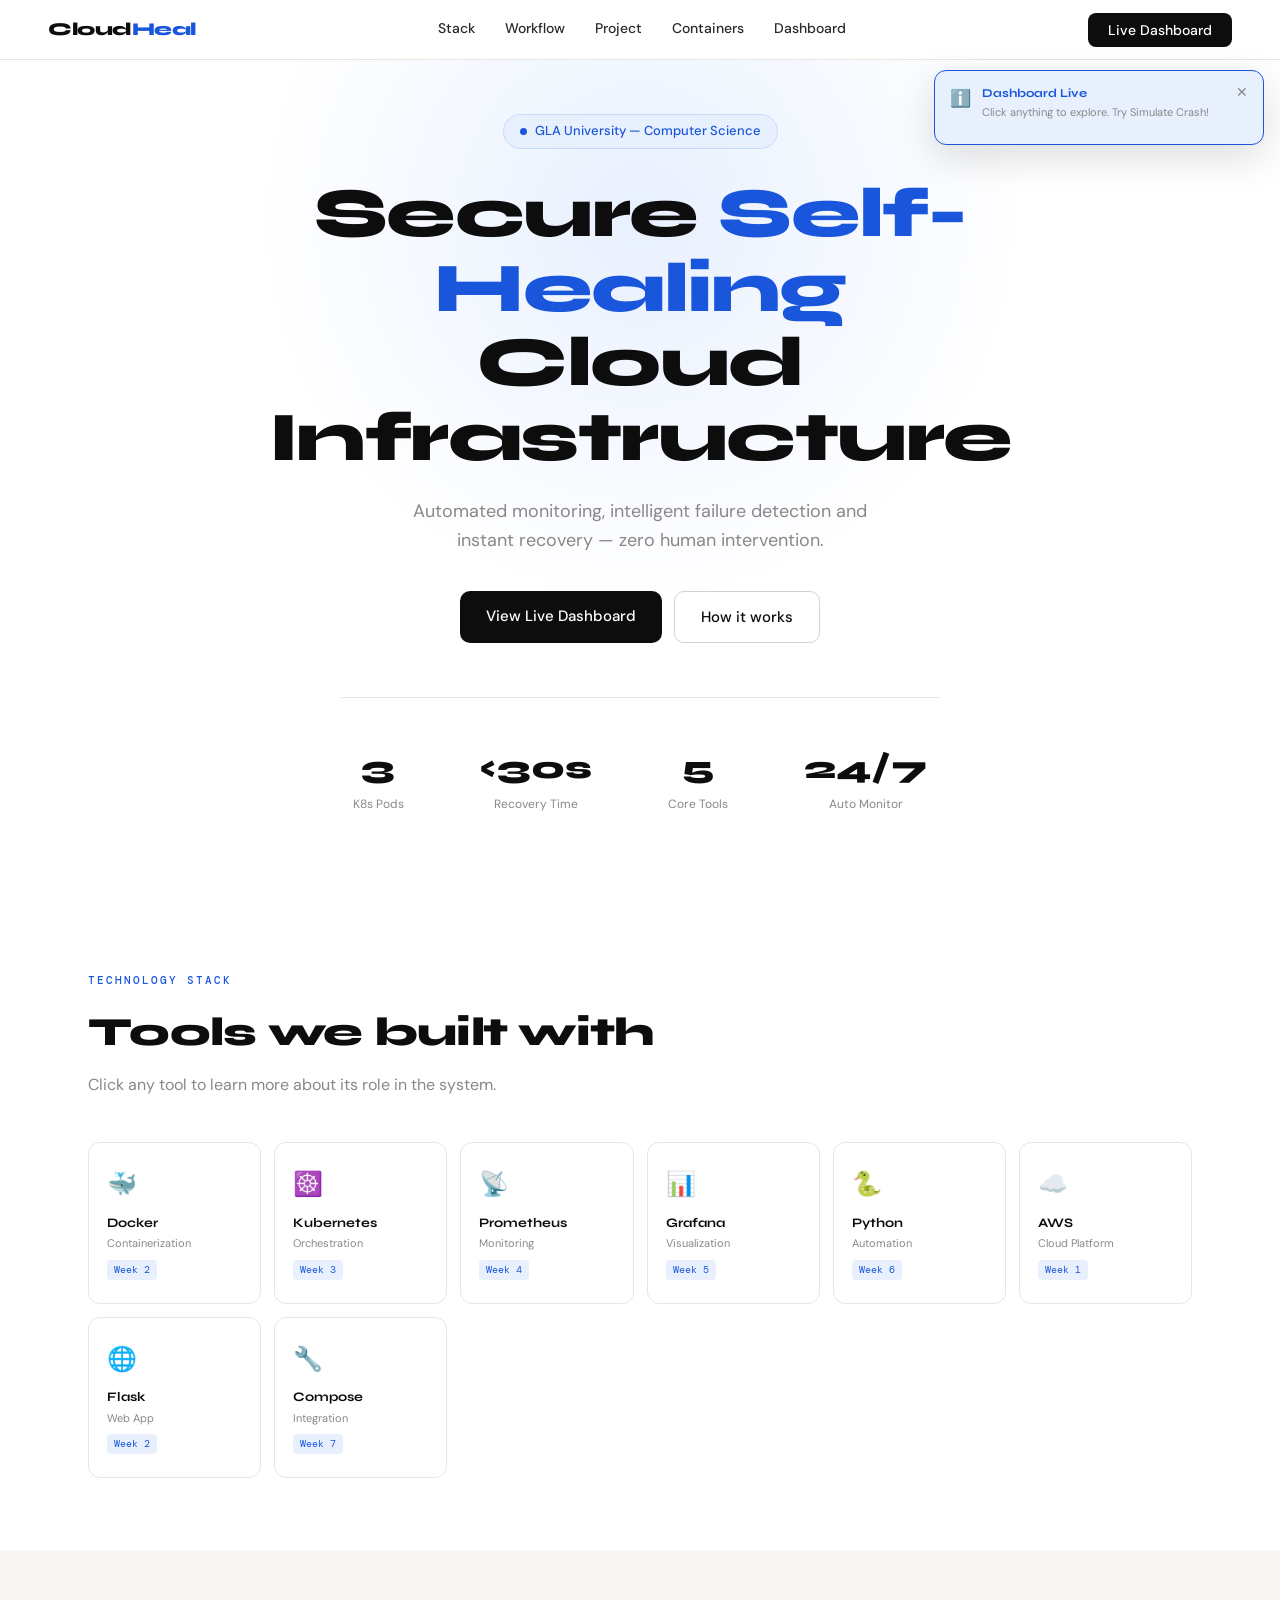
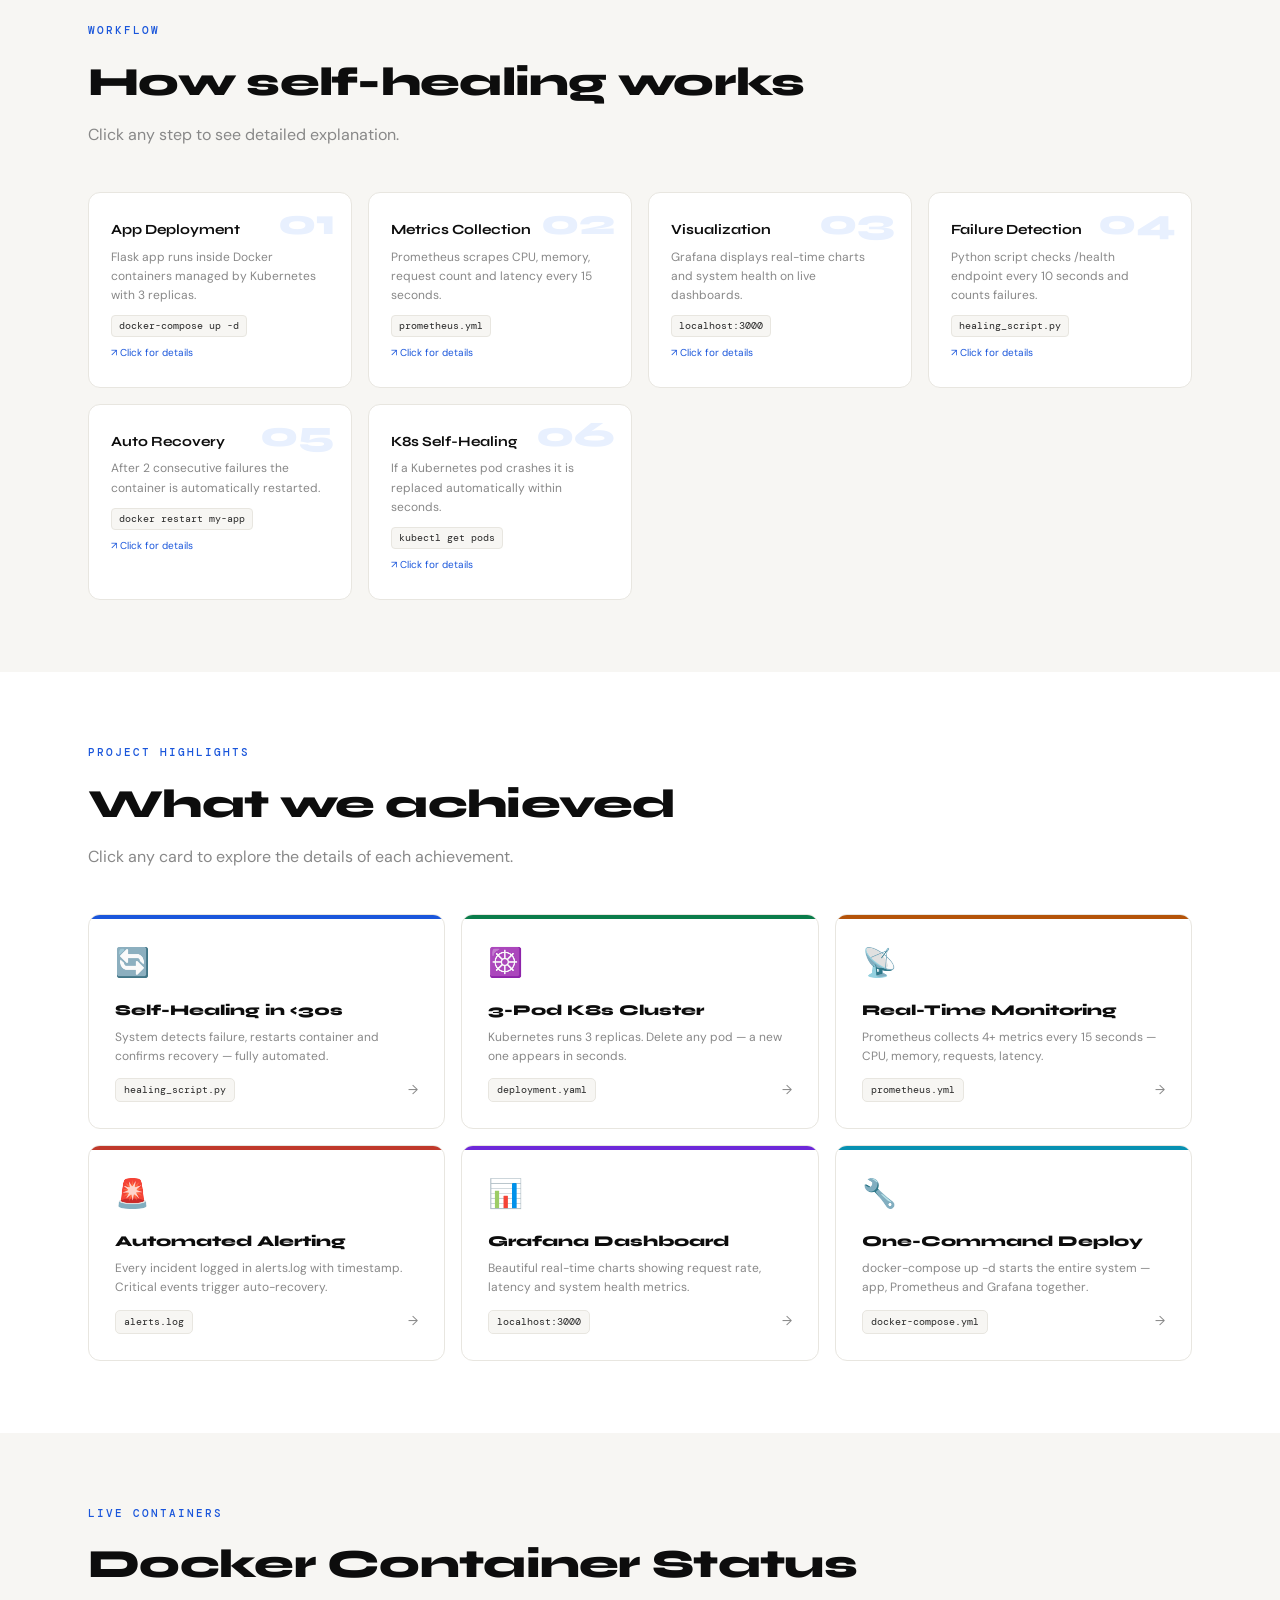
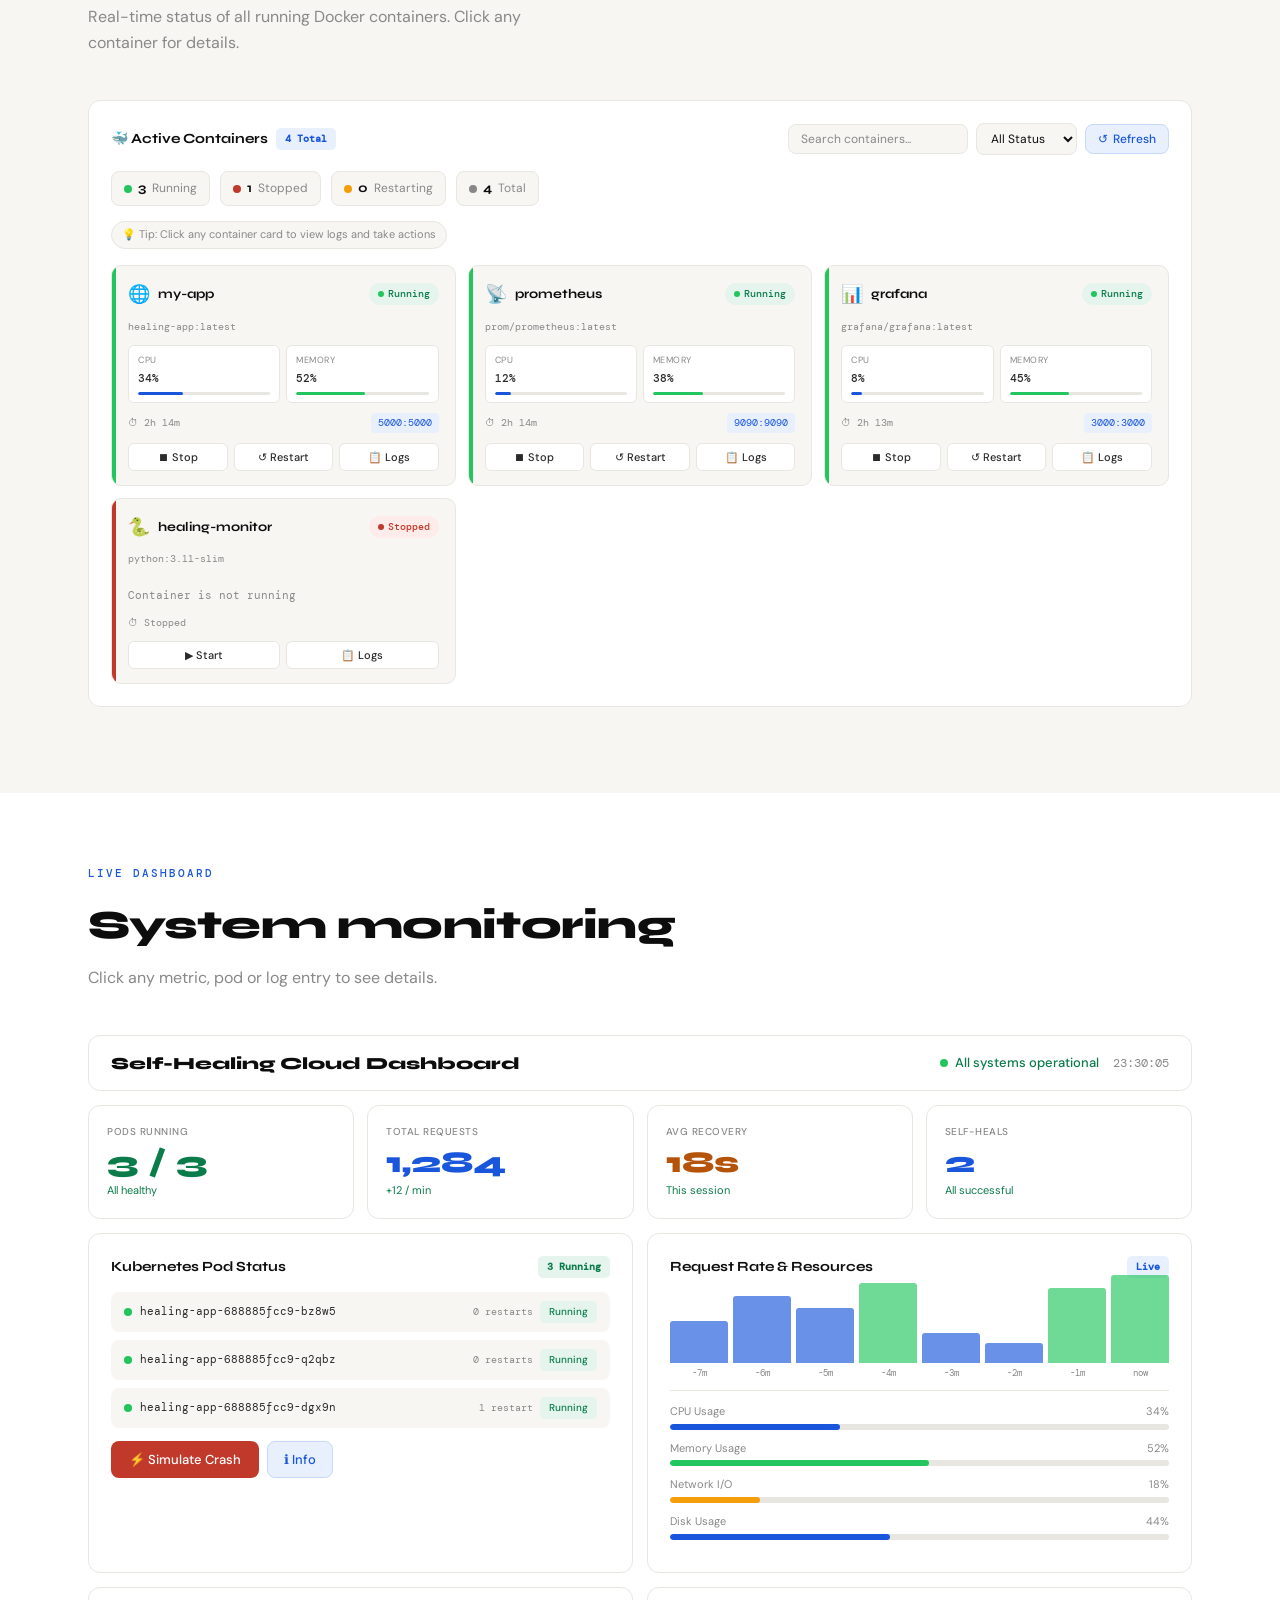
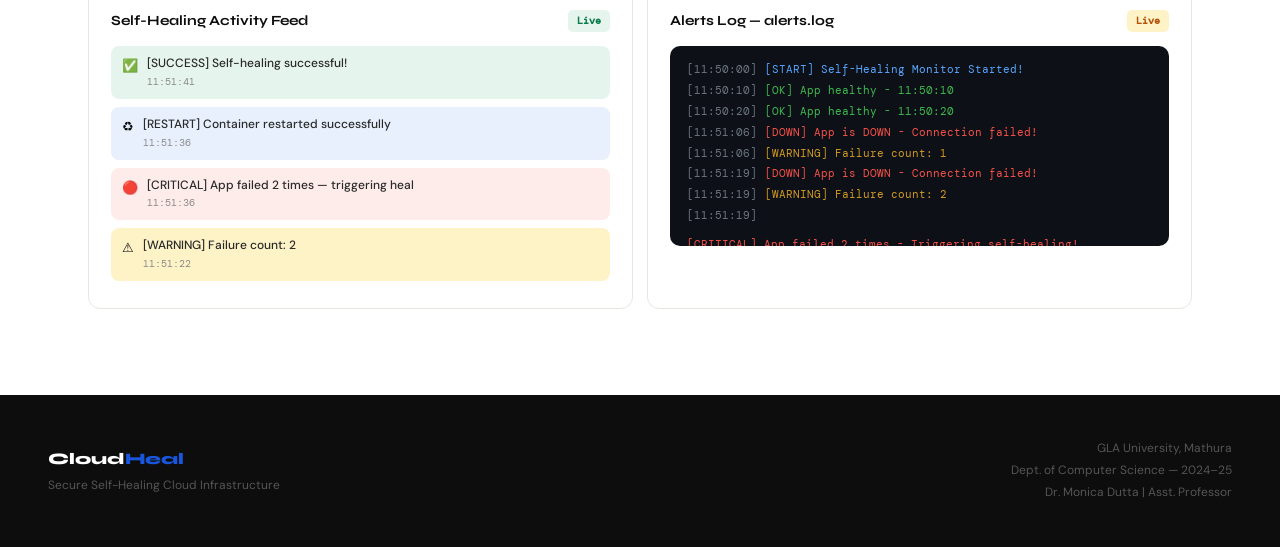
==== commit 97e299a5: "Updated index.html layout~" ====
--- a/index.html
+++ b/index.html
@@ -20,18 +20,24 @@
 html{scroll-behavior:smooth}
 body{font-family:'DM Sans',sans-serif;background:var(--w);color:var(--ink);line-height:1.6;overflow-x:hidden}
 
+/* ── TOOLTIP ── */
+[data-tip]{position:relative;cursor:help}
+[data-tip]::after{content:attr(data-tip);position:absolute;bottom:calc(100% + 7px);left:50%;transform:translateX(-50%);background:var(--ink);color:#fff;font-size:11px;font-family:'DM Sans',sans-serif;white-space:nowrap;padding:5px 10px;border-radius:7px;pointer-events:none;opacity:0;transition:opacity .18s;z-index:999}
+[data-tip]::before{content:'';position:absolute;bottom:calc(100% + 2px);left:50%;transform:translateX(-50%);border:5px solid transparent;border-top-color:var(--ink);pointer-events:none;opacity:0;transition:opacity .18s;z-index:999}
+[data-tip]:hover::after,[data-tip]:hover::before{opacity:1}
+
 /* NAV */
 nav{position:fixed;top:0;left:0;right:0;z-index:300;display:flex;align-items:center;justify-content:space-between;padding:0 clamp(16px,4vw,48px);height:60px;background:rgba(255,255,255,0.95);backdrop-filter:blur(16px);border-bottom:1px solid var(--border)}
 .nav-logo{font-family:'Syne',sans-serif;font-weight:800;font-size:18px;letter-spacing:-.5px}
 .nav-logo span{color:var(--blue)}
 .nav-links{display:flex;gap:clamp(14px,3vw,30px)}
-.nav-links a{font-size:14px;font-weight:500;color:var(--ink2);text-decoration:none;transition:color .2s}
-.nav-links a:hover{color:var(--blue)}
+.nav-links a{font-size:14px;font-weight:500;color:var(--ink2);text-decoration:none;transition:color .2s;padding:4px 0;border-bottom:2px solid transparent}
+.nav-links a:hover{color:var(--blue);border-bottom-color:var(--blue-m)}
 .nav-btn{background:var(--ink);color:#fff;border:none;border-radius:8px;padding:8px 20px;font-family:'DM Sans',sans-serif;font-size:14px;font-weight:500;cursor:pointer;transition:background .2s}
 .nav-btn:hover{background:var(--blue)}
 @media(max-width:600px){.nav-links{display:none}}
 
-/* MODAL OVERLAY */
+/* MODAL */
 .modal-overlay{display:none;position:fixed;inset:0;z-index:500;background:rgba(0,0,0,0.45);backdrop-filter:blur(4px);align-items:center;justify-content:center;padding:20px}
 .modal-overlay.open{display:flex;animation:fadeIn .2s ease}
 @keyframes fadeIn{from{opacity:0}to{opacity:1}}
@@ -127,7 +133,7 @@
 .tech-role{font-size:11px;color:var(--muted)}
 .tech-week{display:inline-block;margin-top:7px;font-size:10px;font-family:'DM Mono',monospace;background:var(--blue-l);color:var(--blue);border-radius:4px;padding:2px 7px}
 
-/* PROJECT SHOWCASE (replaces team) */
+/* SHOWCASE */
 .showcase-grid{display:grid;grid-template-columns:repeat(auto-fill,minmax(clamp(200px,28vw,280px),1fr));gap:16px;margin-top:clamp(28px,5vh,48px)}
 .showcase-card{background:var(--w);border:1.5px solid var(--border);border-radius:var(--r);padding:clamp(18px,2.5vw,26px);cursor:pointer;transition:all .2s;position:relative;overflow:hidden}
 .showcase-card::before{content:'';position:absolute;top:0;left:0;right:0;height:4px}
@@ -156,7 +162,7 @@
 .step-tag{display:inline-block;margin-top:10px;font-size:10px;font-family:'DM Mono',monospace;background:var(--off);border:1px solid var(--border);border-radius:4px;padding:2px 7px;color:var(--ink2)}
 .click-hint{font-size:10px;color:var(--blue);margin-top:8px;display:flex;align-items:center;gap:4px}
 
-/* DASHBOARD */
+/* DASHBOARD TOPBAR */
 .db-topbar{display:flex;align-items:center;justify-content:space-between;background:var(--w);border:1.5px solid var(--border);border-radius:var(--r);padding:clamp(12px,1.5vh,16px) clamp(14px,2vw,22px);margin-bottom:14px;flex-wrap:wrap;gap:10px}
 .db-title{font-family:'Syne',sans-serif;font-weight:800;font-size:clamp(13px,2vw,17px)}
 .db-right{display:flex;align-items:center;gap:14px;flex-wrap:wrap}
@@ -164,6 +170,11 @@
 .s-dot{width:8px;height:8px;border-radius:50%;background:#22c55e;animation:blink 2s infinite;flex-shrink:0}
 .s-dot.red{background:var(--red);box-shadow:0 0 7px rgba(192,57,43,.5)}
 .db-clock{font-family:'DM Mono',monospace;font-size:12px;color:var(--muted)}
+
+/* SECTION HEADER HELPER */
+.sec-hd{display:flex;align-items:center;justify-content:space-between;margin-bottom:14px;flex-wrap:wrap;gap:8px}
+.sec-hd-title{font-family:'Syne',sans-serif;font-weight:700;font-size:15px;color:var(--ink)}
+.sec-hd-sub{font-size:12px;color:var(--muted)}
 
 /* METRICS */
 .metrics-row{display:grid;grid-template-columns:repeat(2,1fr);gap:13px;margin-bottom:14px}
@@ -256,16 +267,95 @@
 .btn-info{display:inline-flex;align-items:center;gap:6px;background:var(--blue-l);color:var(--blue);border:1px solid var(--blue-m);border-radius:8px;padding:9px 16px;font-family:'DM Sans',sans-serif;font-size:13px;font-weight:500;cursor:pointer;transition:all .2s}
 .btn-info:hover{background:var(--blue);color:#fff}
 
+/* ── NEW: DOCKER CONTAINER STATUS ── */
+.docker-section{background:var(--w);border:1.5px solid var(--border);border-radius:var(--r);padding:clamp(14px,2vw,22px);margin-bottom:14px}
+.docker-topbar{display:flex;align-items:center;justify-content:space-between;margin-bottom:16px;flex-wrap:wrap;gap:10px}
+.docker-title{font-family:'Syne',sans-serif;font-weight:700;font-size:14px;display:flex;align-items:center;gap:8px}
+.docker-controls{display:flex;align-items:center;gap:8px;flex-wrap:wrap}
+.docker-search{background:var(--off);border:1.5px solid var(--border);border-radius:8px;padding:6px 12px;font-family:'DM Sans',sans-serif;font-size:12px;color:var(--ink);outline:none;width:180px;transition:border-color .2s}
+.docker-search:focus{border-color:var(--blue)}
+.docker-search::placeholder{color:var(--muted)}
+.docker-filter{background:var(--off);border:1.5px solid var(--border);border-radius:8px;padding:6px 10px;font-family:'DM Sans',sans-serif;font-size:12px;color:var(--ink);cursor:pointer;outline:none;transition:border-color .2s}
+.docker-filter:focus{border-color:var(--blue)}
+.docker-refresh{display:inline-flex;align-items:center;gap:5px;background:var(--blue-l);color:var(--blue);border:1px solid var(--blue-m);border-radius:8px;padding:6px 12px;font-family:'DM Sans',sans-serif;font-size:12px;font-weight:500;cursor:pointer;transition:all .2s}
+.docker-refresh:hover{background:var(--blue);color:#fff}
+.docker-refresh.spinning .refresh-icon{animation:spin .7s linear infinite}
+@keyframes spin{to{transform:rotate(360deg)}}
+
+/* CONTAINER CARDS GRID */
+.container-grid{display:grid;grid-template-columns:repeat(auto-fill,minmax(260px,1fr));gap:12px}
+.container-card{background:var(--off);border:1.5px solid var(--border);border-radius:10px;padding:14px 16px;cursor:pointer;transition:all .2s;position:relative;overflow:hidden}
+.container-card::before{content:'';position:absolute;left:0;top:0;bottom:0;width:4px;border-radius:10px 0 0 10px}
+.container-card.running::before{background:#22c55e}
+.container-card.stopped::before{background:var(--red)}
+.container-card.restarting::before{background:#f59e0b}
+.container-card.paused::before{background:var(--muted)}
+.container-card:hover{box-shadow:var(--shadow);transform:translateY(-2px);border-color:var(--border2)}
+.container-card.running:hover{border-color:#86efac}
+.container-card.stopped:hover{border-color:#fca5a5}
+
+.cc-header{display:flex;align-items:center;justify-content:space-between;margin-bottom:10px}
+.cc-name{display:flex;align-items:center;gap:8px}
+.cc-icon{font-size:18px}
+.cc-title{font-family:'Syne',sans-serif;font-weight:700;font-size:13px;color:var(--ink)}
+.cc-status-badge{font-size:10px;font-family:'DM Mono',monospace;padding:3px 9px;border-radius:20px;font-weight:500;display:flex;align-items:center;gap:4px}
+.cc-status-badge.running{background:var(--green-l);color:var(--green)}
+.cc-status-badge.stopped{background:var(--red-l);color:var(--red)}
+.cc-status-badge.restarting{background:var(--amber-l);color:var(--amber)}
+.cc-status-badge.paused{background:var(--off);color:var(--muted);border:1px solid var(--border)}
+.cc-dot{width:6px;height:6px;border-radius:50%;flex-shrink:0}
+.cc-dot.running{background:#22c55e;animation:blink 2s infinite}
+.cc-dot.stopped{background:var(--red)}
+.cc-dot.restarting{background:#f59e0b;animation:blink .8s infinite}
+
+.cc-image{font-family:'DM Mono',monospace;font-size:10px;color:var(--muted);margin-bottom:10px;overflow:hidden;text-overflow:ellipsis;white-space:nowrap}
+.cc-stats{display:grid;grid-template-columns:1fr 1fr;gap:6px;margin-bottom:10px}
+.cc-stat{background:var(--w);border-radius:6px;padding:7px 9px;border:1px solid var(--border)}
+.cc-stat-lbl{font-size:9px;color:var(--muted);text-transform:uppercase;letter-spacing:.5px;margin-bottom:3px}
+.cc-stat-val{font-family:'DM Mono',monospace;font-size:11px;color:var(--ink2);font-weight:500}
+.cc-stat-bar{height:3px;background:var(--border);border-radius:2px;margin-top:4px;overflow:hidden}
+.cc-stat-fill{height:100%;border-radius:2px;transition:width .6s ease}
+.cc-stat-fill.cpu{background:var(--blue)}
+.cc-stat-fill.mem{background:#22c55e}
+
+.cc-footer{display:flex;align-items:center;justify-content:space-between;font-size:10px;color:var(--muted);font-family:'DM Mono',monospace}
+.cc-uptime{display:flex;align-items:center;gap:4px}
+.cc-port{background:var(--blue-l);color:var(--blue);padding:2px 7px;border-radius:4px;font-size:10px}
+
+.cc-actions{display:flex;gap:6px;margin-top:10px}
+.cc-btn{flex:1;padding:6px 8px;border-radius:6px;font-family:'DM Sans',sans-serif;font-size:11px;font-weight:500;border:1.5px solid var(--border);background:var(--w);color:var(--ink2);cursor:pointer;transition:all .2s;display:flex;align-items:center;justify-content:center;gap:4px}
+.cc-btn:hover{border-color:var(--blue);color:var(--blue);background:var(--blue-l)}
+.cc-btn.danger:hover{border-color:var(--red);color:var(--red);background:var(--red-l)}
+.cc-btn.success-btn:hover{border-color:var(--green);color:var(--green);background:var(--green-l)}
+
+/* DOCKER SUMMARY ROW */
+.docker-summary{display:flex;gap:10px;margin-bottom:14px;flex-wrap:wrap}
+.docker-sum-item{display:flex;align-items:center;gap:6px;background:var(--off);border:1px solid var(--border);border-radius:8px;padding:6px 12px;font-size:12px}
+.docker-sum-dot{width:8px;height:8px;border-radius:50%}
+.docker-sum-dot.green{background:#22c55e}
+.docker-sum-dot.red{background:var(--red)}
+.docker-sum-dot.amber{background:#f59e0b}
+.docker-sum-dot.gray{background:var(--muted)}
+.docker-sum-count{font-family:'Syne',sans-serif;font-weight:700;font-size:13px;color:var(--ink)}
+.docker-sum-label{color:var(--muted)}
+
+/* EMPTY STATE */
+.docker-empty{text-align:center;padding:32px 20px;color:var(--muted)}
+.docker-empty-icon{font-size:32px;margin-bottom:8px}
+.docker-empty-text{font-size:13px}
+
 /* FOOTER */
 footer{background:var(--ink);color:#fff;padding:clamp(28px,5vh,44px) clamp(20px,5vw,48px);display:flex;align-items:center;justify-content:space-between;flex-wrap:wrap;gap:16px}
 .f-logo{font-family:'Syne',sans-serif;font-weight:800;font-size:16px}
 .f-logo span{color:var(--blue)}
 .f-right{font-size:12px;color:#555;text-align:right}
+
+/* HELP HINT */
+.help-hint{display:inline-flex;align-items:center;gap:5px;font-size:11px;color:var(--muted);background:var(--off);border:1px solid var(--border);border-radius:20px;padding:4px 10px;margin-bottom:16px}
 </style>
 </head>
 <body>
 
-<!-- MODAL -->
 <div class="modal-overlay" id="modal-overlay" onclick="closeModal(event)">
   <div class="modal" id="modal-box">
     <button class="modal-close" onclick="closeModal()">✕</button>
@@ -282,6 +372,7 @@
     <a href="#stack">Stack</a>
     <a href="#how">Workflow</a>
     <a href="#project">Project</a>
+    <a href="#docker-live">Containers</a>
     <a href="#dashboard">Dashboard</a>
   </div>
   <button class="nav-btn" onclick="go('#dashboard')">Live Dashboard</button>
@@ -299,10 +390,10 @@
     <a href="#how" class="btn-s">How it works</a>
   </div>
   <div class="hero-stats">
-    <div class="stat" onclick="openModal('pods-stat')"><div class="stat-num">3</div><div class="stat-label">K8s Pods</div></div>
-    <div class="stat" onclick="openModal('recovery-stat')"><div class="stat-num">&lt;30s</div><div class="stat-label">Recovery Time</div></div>
-    <div class="stat" onclick="openModal('tools-stat')"><div class="stat-num">5</div><div class="stat-label">Core Tools</div></div>
-    <div class="stat" onclick="openModal('uptime-stat')"><div class="stat-num">24/7</div><div class="stat-label">Auto Monitor</div></div>
+    <div class="stat" onclick="openModal('pods-stat')" data-tip="Click to learn more"><div class="stat-num">3</div><div class="stat-label">K8s Pods</div></div>
+    <div class="stat" onclick="openModal('recovery-stat')" data-tip="Click to learn more"><div class="stat-num">&lt;30s</div><div class="stat-label">Recovery Time</div></div>
+    <div class="stat" onclick="openModal('tools-stat')" data-tip="Click to learn more"><div class="stat-num">5</div><div class="stat-label">Core Tools</div></div>
+    <div class="stat" onclick="openModal('uptime-stat')" data-tip="Click to learn more"><div class="stat-num">24/7</div><div class="stat-label">Auto Monitor</div></div>
   </div>
 </section>
 
@@ -313,14 +404,14 @@
     <div class="ttl">Tools we built with</div>
     <div class="sub">Click any tool to learn more about its role in the system.</div>
     <div class="tech-grid">
-      <div class="tech-card" onclick="openModal('docker')"><div class="tech-icon">🐳</div><div class="tech-name">Docker</div><div class="tech-role">Containerization</div><div class="tech-week">Week 2</div></div>
-      <div class="tech-card" onclick="openModal('kubernetes')"><div class="tech-icon">☸️</div><div class="tech-name">Kubernetes</div><div class="tech-role">Orchestration</div><div class="tech-week">Week 3</div></div>
-      <div class="tech-card" onclick="openModal('prometheus')"><div class="tech-icon">📡</div><div class="tech-name">Prometheus</div><div class="tech-role">Monitoring</div><div class="tech-week">Week 4</div></div>
-      <div class="tech-card" onclick="openModal('grafana')"><div class="tech-icon">📊</div><div class="tech-name">Grafana</div><div class="tech-role">Visualization</div><div class="tech-week">Week 5</div></div>
-      <div class="tech-card" onclick="openModal('python')"><div class="tech-icon">🐍</div><div class="tech-name">Python</div><div class="tech-role">Automation</div><div class="tech-week">Week 6</div></div>
-      <div class="tech-card" onclick="openModal('aws')"><div class="tech-icon">☁️</div><div class="tech-name">AWS</div><div class="tech-role">Cloud Platform</div><div class="tech-week">Week 1</div></div>
-      <div class="tech-card" onclick="openModal('flask')"><div class="tech-icon">🌐</div><div class="tech-name">Flask</div><div class="tech-role">Web App</div><div class="tech-week">Week 2</div></div>
-      <div class="tech-card" onclick="openModal('compose')"><div class="tech-icon">🔧</div><div class="tech-name">Compose</div><div class="tech-role">Integration</div><div class="tech-week">Week 7</div></div>
+      <div class="tech-card" onclick="openModal('docker')" data-tip="Containerization"><div class="tech-icon">🐳</div><div class="tech-name">Docker</div><div class="tech-role">Containerization</div><div class="tech-week">Week 2</div></div>
+      <div class="tech-card" onclick="openModal('kubernetes')" data-tip="Orchestration"><div class="tech-icon">☸️</div><div class="tech-name">Kubernetes</div><div class="tech-role">Orchestration</div><div class="tech-week">Week 3</div></div>
+      <div class="tech-card" onclick="openModal('prometheus')" data-tip="Monitoring"><div class="tech-icon">📡</div><div class="tech-name">Prometheus</div><div class="tech-role">Monitoring</div><div class="tech-week">Week 4</div></div>
+      <div class="tech-card" onclick="openModal('grafana')" data-tip="Visualization"><div class="tech-icon">📊</div><div class="tech-name">Grafana</div><div class="tech-role">Visualization</div><div class="tech-week">Week 5</div></div>
+      <div class="tech-card" onclick="openModal('python')" data-tip="Automation"><div class="tech-icon">🐍</div><div class="tech-name">Python</div><div class="tech-role">Automation</div><div class="tech-week">Week 6</div></div>
+      <div class="tech-card" onclick="openModal('aws')" data-tip="Cloud Platform"><div class="tech-icon">☁️</div><div class="tech-name">AWS</div><div class="tech-role">Cloud Platform</div><div class="tech-week">Week 1</div></div>
+      <div class="tech-card" onclick="openModal('flask')" data-tip="Web App"><div class="tech-icon">🌐</div><div class="tech-name">Flask</div><div class="tech-role">Web App</div><div class="tech-week">Week 2</div></div>
+      <div class="tech-card" onclick="openModal('compose')" data-tip="Integration"><div class="tech-icon">🔧</div><div class="tech-name">Compose</div><div class="tech-role">Integration</div><div class="tech-week">Week 7</div></div>
     </div>
   </div>
 </section>
@@ -342,55 +433,70 @@
   </div>
 </div>
 
-<!-- PROJECT SHOWCASE (replaces team) -->
+<!-- PROJECT SHOWCASE -->
 <section id="project">
   <div class="sec">
     <div class="lbl">Project Highlights</div>
     <div class="ttl">What we achieved</div>
     <div class="sub">Click any card to explore the details of each achievement.</div>
     <div class="showcase-grid">
-      <div class="showcase-card c1" onclick="openModal('ach-selfheal')">
-        <div class="sc-icon">🔄</div>
-        <div class="sc-title">Self-Healing in &lt;30s</div>
-        <div class="sc-desc">System detects failure, restarts container and confirms recovery — fully automated.</div>
-        <div class="sc-footer"><span class="sc-tag">healing_script.py</span><span class="sc-arrow">→</span></div>
-      </div>
-      <div class="showcase-card c2" onclick="openModal('ach-k8s')">
-        <div class="sc-icon">☸️</div>
-        <div class="sc-title">3-Pod K8s Cluster</div>
-        <div class="sc-desc">Kubernetes runs 3 replicas. Delete any pod — a new one appears in seconds.</div>
-        <div class="sc-footer"><span class="sc-tag">deployment.yaml</span><span class="sc-arrow">→</span></div>
-      </div>
-      <div class="showcase-card c3" onclick="openModal('ach-monitor')">
-        <div class="sc-icon">📡</div>
-        <div class="sc-title">Real-Time Monitoring</div>
-        <div class="sc-desc">Prometheus collects 4+ metrics every 15 seconds — CPU, memory, requests, latency.</div>
-        <div class="sc-footer"><span class="sc-tag">prometheus.yml</span><span class="sc-arrow">→</span></div>
-      </div>
-      <div class="showcase-card c4" onclick="openModal('ach-alerts')">
-        <div class="sc-icon">🚨</div>
-        <div class="sc-title">Automated Alerting</div>
-        <div class="sc-desc">Every incident logged in alerts.log with timestamp. Critical events trigger auto-recovery.</div>
-        <div class="sc-footer"><span class="sc-tag">alerts.log</span><span class="sc-arrow">→</span></div>
-      </div>
-      <div class="showcase-card c5" onclick="openModal('ach-dashboard')">
-        <div class="sc-icon">📊</div>
-        <div class="sc-title">Grafana Dashboard</div>
-        <div class="sc-desc">Beautiful real-time charts showing request rate, latency and system health metrics.</div>
-        <div class="sc-footer"><span class="sc-tag">localhost:3000</span><span class="sc-arrow">→</span></div>
-      </div>
-      <div class="showcase-card c6" onclick="openModal('ach-integration')">
-        <div class="sc-icon">🔧</div>
-        <div class="sc-title">One-Command Deploy</div>
-        <div class="sc-desc">docker-compose up -d starts the entire system — app, Prometheus and Grafana together.</div>
-        <div class="sc-footer"><span class="sc-tag">docker-compose.yml</span><span class="sc-arrow">→</span></div>
-      </div>
+      <div class="showcase-card c1" onclick="openModal('ach-selfheal')"><div class="sc-icon">🔄</div><div class="sc-title">Self-Healing in &lt;30s</div><div class="sc-desc">System detects failure, restarts container and confirms recovery — fully automated.</div><div class="sc-footer"><span class="sc-tag">healing_script.py</span><span class="sc-arrow">→</span></div></div>
+      <div class="showcase-card c2" onclick="openModal('ach-k8s')"><div class="sc-icon">☸️</div><div class="sc-title">3-Pod K8s Cluster</div><div class="sc-desc">Kubernetes runs 3 replicas. Delete any pod — a new one appears in seconds.</div><div class="sc-footer"><span class="sc-tag">deployment.yaml</span><span class="sc-arrow">→</span></div></div>
+      <div class="showcase-card c3" onclick="openModal('ach-monitor')"><div class="sc-icon">📡</div><div class="sc-title">Real-Time Monitoring</div><div class="sc-desc">Prometheus collects 4+ metrics every 15 seconds — CPU, memory, requests, latency.</div><div class="sc-footer"><span class="sc-tag">prometheus.yml</span><span class="sc-arrow">→</span></div></div>
+      <div class="showcase-card c4" onclick="openModal('ach-alerts')"><div class="sc-icon">🚨</div><div class="sc-title">Automated Alerting</div><div class="sc-desc">Every incident logged in alerts.log with timestamp. Critical events trigger auto-recovery.</div><div class="sc-footer"><span class="sc-tag">alerts.log</span><span class="sc-arrow">→</span></div></div>
+      <div class="showcase-card c5" onclick="openModal('ach-dashboard')"><div class="sc-icon">📊</div><div class="sc-title">Grafana Dashboard</div><div class="sc-desc">Beautiful real-time charts showing request rate, latency and system health metrics.</div><div class="sc-footer"><span class="sc-tag">localhost:3000</span><span class="sc-arrow">→</span></div></div>
+      <div class="showcase-card c6" onclick="openModal('ach-integration')"><div class="sc-icon">🔧</div><div class="sc-title">One-Command Deploy</div><div class="sc-desc">docker-compose up -d starts the entire system — app, Prometheus and Grafana together.</div><div class="sc-footer"><span class="sc-tag">docker-compose.yml</span><span class="sc-arrow">→</span></div></div>
     </div>
   </div>
 </section>
 
+<!-- ── NEW: DOCKER CONTAINER STATUS ── -->
+<div id="docker-live" class="sec-bg">
+  <div class="sec-bg-in">
+    <div class="lbl">Live Containers</div>
+    <div class="ttl">Docker Container Status</div>
+    <div class="sub">Real-time status of all running Docker containers. Click any container for details.</div>
+
+    <div class="docker-section">
+      <div class="docker-topbar">
+        <div class="docker-title">
+          🐳 Active Containers
+          <span class="badge b" id="docker-total-badge">4 Total</span>
+        </div>
+        <div class="docker-controls">
+          <input class="docker-search" type="text" placeholder="Search containers..." id="docker-search" oninput="filterContainers()">
+          <select class="docker-filter" id="docker-filter" onchange="filterContainers()">
+            <option value="all">All Status</option>
+            <option value="running">Running</option>
+            <option value="stopped">Stopped</option>
+            <option value="restarting">Restarting</option>
+          </select>
+          <button class="docker-refresh" id="docker-refresh-btn" onclick="refreshContainers()" data-tip="Refresh container status">
+            <span class="refresh-icon">↺</span> Refresh
+          </button>
+        </div>
+      </div>
+
+      <div class="docker-summary" id="docker-summary">
+        <div class="docker-sum-item"><div class="docker-sum-dot green"></div><span class="docker-sum-count" id="sum-running">3</span><span class="docker-sum-label">Running</span></div>
+        <div class="docker-sum-item"><div class="docker-sum-dot red"></div><span class="docker-sum-count" id="sum-stopped">1</span><span class="docker-sum-label">Stopped</span></div>
+        <div class="docker-sum-item"><div class="docker-sum-dot amber"></div><span class="docker-sum-count" id="sum-restarting">0</span><span class="docker-sum-label">Restarting</span></div>
+        <div class="docker-sum-item"><div class="docker-sum-dot gray"></div><span class="docker-sum-count" id="sum-total">4</span><span class="docker-sum-label">Total</span></div>
+      </div>
+
+      <div class="help-hint">💡 Tip: Click any container card to view logs and take actions</div>
+
+      <div class="container-grid" id="container-grid"></div>
+      <div class="docker-empty" id="docker-empty" style="display:none">
+        <div class="docker-empty-icon">🔍</div>
+        <div class="docker-empty-text">No containers match your search</div>
+      </div>
+    </div>
+  </div>
+</div>
+
 <!-- DASHBOARD -->
-<div id="dashboard" class="sec-bg">
+<div id="dashboard" class="sec-bg" style="background:var(--w)">
   <div class="sec-bg-in">
     <div class="lbl">Live Dashboard</div>
     <div class="ttl">System monitoring</div>
@@ -405,10 +511,10 @@
     </div>
 
     <div class="metrics-row">
-      <div class="m-card cg" onclick="openModal('m-pods')"><div class="m-lbl">Pods Running</div><div class="m-val g" id="pods-val">3 / 3</div><div class="m-sub up" id="pods-sub">All healthy</div></div>
-      <div class="m-card cb" onclick="openModal('m-req')"><div class="m-lbl">Total Requests</div><div class="m-val b" id="req-val">1,284</div><div class="m-sub up">+12 / min</div></div>
-      <div class="m-card ca" onclick="openModal('m-rec')"><div class="m-lbl">Avg Recovery</div><div class="m-val a">18s</div><div class="m-sub up">This session</div></div>
-      <div class="m-card cr" onclick="openModal('m-heal')"><div class="m-lbl">Self-Heals</div><div class="m-val b" id="heal-val">2</div><div class="m-sub up" id="heal-sub">All successful</div></div>
+      <div class="m-card cg" onclick="openModal('m-pods')" data-tip="Kubernetes pod count"><div class="m-lbl">Pods Running</div><div class="m-val g" id="pods-val">3 / 3</div><div class="m-sub up" id="pods-sub">All healthy</div></div>
+      <div class="m-card cb" onclick="openModal('m-req')" data-tip="Total HTTP requests"><div class="m-lbl">Total Requests</div><div class="m-val b" id="req-val">1,284</div><div class="m-sub up">+12 / min</div></div>
+      <div class="m-card ca" onclick="openModal('m-rec')" data-tip="Average recovery time"><div class="m-lbl">Avg Recovery</div><div class="m-val a">18s</div><div class="m-sub up">This session</div></div>
+      <div class="m-card cr" onclick="openModal('m-heal')" data-tip="Self-healing count"><div class="m-lbl">Self-Heals</div><div class="m-val b" id="heal-val">2</div><div class="m-sub up" id="heal-sub">All successful</div></div>
     </div>
 
     <div class="db-grid">
@@ -429,7 +535,7 @@
           </div>
         </div>
         <div class="btn-row">
-          <button class="btn-crash" id="btn-crash" onclick="simulateCrash()">⚡ Simulate Crash</button>
+          <button class="btn-crash" id="btn-crash" onclick="simulateCrash()" data-tip="Simulates a pod failure">⚡ Simulate Crash</button>
           <button class="btn-heal" id="btn-heal" onclick="triggerHeal()">♻ Self-Heal</button>
           <button class="btn-info" onclick="openModal('k8s-info')">ℹ Info</button>
         </div>
@@ -439,10 +545,10 @@
         <div class="db-hd">Request Rate &amp; Resources <span class="badge b">Live</span></div>
         <div class="chart-bars" id="chart"></div>
         <div style="height:1px;background:var(--border);margin:10px 0 12px"></div>
-        <div class="p-row" onclick="openModal('res-cpu')"><div class="p-lbl"><span>CPU Usage</span><span id="c-pct">34%</span></div><div class="p-track"><div class="p-fill b" id="c-bar" style="width:34%"></div></div></div>
-        <div class="p-row" onclick="openModal('res-mem')"><div class="p-lbl"><span>Memory Usage</span><span id="m-pct">52%</span></div><div class="p-track"><div class="p-fill g" id="m-bar" style="width:52%"></div></div></div>
-        <div class="p-row" onclick="openModal('res-net')"><div class="p-lbl"><span>Network I/O</span><span id="n-pct">18%</span></div><div class="p-track"><div class="p-fill a" id="n-bar" style="width:18%"></div></div></div>
-        <div class="p-row" onclick="openModal('res-disk')"><div class="p-lbl"><span>Disk Usage</span><span id="d-pct">44%</span></div><div class="p-track"><div class="p-fill b" id="d-bar" style="width:44%"></div></div></div>
+        <div class="p-row" onclick="openModal('res-cpu')" data-tip="CPU utilization"><div class="p-lbl"><span>CPU Usage</span><span id="c-pct">34%</span></div><div class="p-track"><div class="p-fill b" id="c-bar" style="width:34%"></div></div></div>
+        <div class="p-row" onclick="openModal('res-mem')" data-tip="RAM consumption"><div class="p-lbl"><span>Memory Usage</span><span id="m-pct">52%</span></div><div class="p-track"><div class="p-fill g" id="m-bar" style="width:52%"></div></div></div>
+        <div class="p-row" onclick="openModal('res-net')" data-tip="Network traffic"><div class="p-lbl"><span>Network I/O</span><span id="n-pct">18%</span></div><div class="p-track"><div class="p-fill a" id="n-bar" style="width:18%"></div></div></div>
+        <div class="p-row" onclick="openModal('res-disk')" data-tip="Disk space used"><div class="p-lbl"><span>Disk Usage</span><span id="d-pct">44%</span></div><div class="p-track"><div class="p-fill b" id="d-bar" style="width:44%"></div></div></div>
       </div>
 
       <div class="db-card">
@@ -484,91 +590,230 @@
 </footer>
 
 <script>
+// ── DOCKER CONTAINERS DATA ──
+const CONTAINERS_DATA = [
+  {id:'c1',name:'my-app',image:'healing-app:latest',status:'running',cpu:34,mem:52,port:'5000:5000',uptime:'2h 14m',network:'monitoring',volumes:'./app:/app',restarts:0},
+  {id:'c2',name:'prometheus',image:'prom/prometheus:latest',status:'running',cpu:12,mem:38,port:'9090:9090',uptime:'2h 14m',network:'monitoring',volumes:'./monitoring:/etc/prometheus',restarts:0},
+  {id:'c3',name:'grafana',image:'grafana/grafana:latest',status:'running',cpu:8,mem:45,port:'3000:3000',uptime:'2h 13m',network:'monitoring',volumes:'grafana-storage:/var/lib/grafana',restarts:1},
+  {id:'c4',name:'healing-monitor',image:'python:3.11-slim',status:'stopped',cpu:0,mem:0,port:'—',uptime:'Stopped',network:'monitoring',volumes:'./automation:/app',restarts:2},
+];
+
+let containers = JSON.parse(JSON.stringify(CONTAINERS_DATA));
+
+function statusIcon(s){ return s==='running'?'🟢':s==='stopped'?'🔴':s==='restarting'?'🟡':'⚫'; }
+
+function renderContainers(){
+  const search = document.getElementById('docker-search').value.toLowerCase();
+  const filter = document.getElementById('docker-filter').value;
+  const filtered = containers.filter(c=>{
+    const matchSearch = c.name.includes(search)||c.image.includes(search);
+    const matchFilter = filter==='all'||c.status===filter;
+    return matchSearch&&matchFilter;
+  });
+  const grid = document.getElementById('container-grid');
+  const empty = document.getElementById('docker-empty');
+  if(filtered.length===0){ grid.innerHTML=''; empty.style.display='block'; return; }
+  empty.style.display='none';
+  grid.innerHTML = filtered.map(c=>{
+    const isRunning = c.status==='running';
+    const cpuW = isRunning?c.cpu:0;
+    const memW = isRunning?c.mem:0;
+    return `<div class="container-card ${c.status}" onclick="openContainerModal('${c.id}')">
+      <div class="cc-header">
+        <div class="cc-name">
+          <span class="cc-icon">${c.name==='my-app'?'🌐':c.name==='prometheus'?'📡':c.name==='grafana'?'📊':'🐍'}</span>
+          <span class="cc-title">${c.name}</span>
+        </div>
+        <div class="cc-status-badge ${c.status}">
+          <div class="cc-dot ${c.status}"></div>
+          ${c.status.charAt(0).toUpperCase()+c.status.slice(1)}
+        </div>
+      </div>
+      <div class="cc-image" title="${c.image}">${c.image}</div>
+      ${isRunning?`
+      <div class="cc-stats">
+        <div class="cc-stat">
+          <div class="cc-stat-lbl">CPU</div>
+          <div class="cc-stat-val">${c.cpu}%</div>
+          <div class="cc-stat-bar"><div class="cc-stat-fill cpu" style="width:${cpuW}%"></div></div>
+        </div>
+        <div class="cc-stat">
+          <div class="cc-stat-lbl">Memory</div>
+          <div class="cc-stat-val">${c.mem}%</div>
+          <div class="cc-stat-bar"><div class="cc-stat-fill mem" style="width:${memW}%"></div></div>
+        </div>
+      </div>`:`<div style="padding:10px 0;font-size:11px;color:var(--muted);font-family:'DM Mono',monospace">Container is not running</div>`}
+      <div class="cc-footer">
+        <div class="cc-uptime">⏱ ${c.uptime}</div>
+        ${c.port!=='—'?`<div class="cc-port">${c.port}</div>`:``}
+      </div>
+      <div class="cc-actions" onclick="event.stopPropagation()">
+        ${isRunning
+          ?`<button class="cc-btn danger" onclick="stopContainer('${c.id}')">⏹ Stop</button>
+             <button class="cc-btn" onclick="restartContainer('${c.id}')">↺ Restart</button>`
+          :`<button class="cc-btn success-btn" onclick="startContainer('${c.id}')">▶ Start</button>`}
+        <button class="cc-btn" onclick="viewLogs('${c.id}')">📋 Logs</button>
+      </div>
+    </div>`;
+  }).join('');
+  updateDockerSummary();
+}
+
+function updateDockerSummary(){
+  const running = containers.filter(c=>c.status==='running').length;
+  const stopped = containers.filter(c=>c.status==='stopped').length;
+  const restarting = containers.filter(c=>c.status==='restarting').length;
+  document.getElementById('sum-running').textContent=running;
+  document.getElementById('sum-stopped').textContent=stopped;
+  document.getElementById('sum-restarting').textContent=restarting;
+  document.getElementById('sum-total').textContent=containers.length;
+  document.getElementById('docker-total-badge').textContent=containers.length+' Total';
+}
+
+function filterContainers(){ renderContainers(); }
+
+function refreshContainers(){
+  const btn = document.getElementById('docker-refresh-btn');
+  btn.classList.add('spinning');
+  btn.disabled=true;
+  containers.forEach(c=>{ if(c.status==='running'){ c.cpu=Math.max(5,Math.min(80,c.cpu+Math.floor(Math.random()*10)-5)); c.mem=Math.max(20,Math.min(85,c.mem+Math.floor(Math.random()*6)-3)); }});
+  setTimeout(()=>{ renderContainers(); btn.classList.remove('spinning'); btn.disabled=false; toast('success','Refreshed','Container stats updated.',2000); },900);
+}
+
+function stopContainer(id){
+  const c=containers.find(x=>x.id===id); if(!c||c.status!=='running') return;
+  c.status='stopped'; c.uptime='Stopped'; c.cpu=0; c.mem=0;
+  renderContainers();
+  toast('warning','Container Stopped',`${c.name} has been stopped.`,3000);
+  addLog('lwn',`[STOP] Container ${c.name} stopped manually`);
+}
+
+function startContainer(id){
+  const c=containers.find(x=>x.id===id); if(!c||c.status!=='running') return;
+  c.status='restarting'; renderContainers();
+  toast('info','Starting...', `${c.name} is starting up...`,2000);
+  setTimeout(()=>{ c.status='running'; c.uptime='0m'; c.cpu=15; c.mem=30; renderContainers(); toast('success','Container Started',`${c.name} is now running.`,3000); addLog('lok',`[START] Container ${c.name} started`); },1800);
+}
+
+function restartContainer(id){
+  const c=containers.find(x=>x.id===id); if(!c) return;
+  c.status='restarting'; renderContainers();
+  toast('info','Restarting...',`${c.name} is restarting...`,2000);
+  setTimeout(()=>{ c.status='running'; c.restarts++; c.uptime='0m'; c.cpu=20; c.mem=35; renderContainers(); toast('success','Restarted',`${c.name} restarted successfully.`,3000); addLog('lin',`[RESTART] Container ${c.name} restarted`); },2000);
+}
+
+function viewLogs(id){
+  const c=containers.find(x=>x.id===id); if(!c) return;
+  const logs = c.status==='running'
+    ? `[${nowT()}] Container ${c.name} running\n[${nowT()}] Health check: OK\n[${nowT()}] Serving on port ${c.port}\n[${nowT()}] Memory: ${c.mem}% | CPU: ${c.cpu}%`
+    : `[${nowT()}] Container ${c.name} stopped\n[${nowT()}] Exit code: 0`;
+  openModal('_logs_'+c.id, c.name+' — Logs', c.image, `<div style="background:#0d1117;border-radius:10px;padding:14px;font-family:'DM Mono',monospace;font-size:11px;line-height:2;color:#3fb950">${logs.split('\n').map(l=>`<div>${l}</div>`).join('')}</div>`);
+}
+
+function openContainerModal(id){
+  const c=containers.find(x=>x.id===id); if(!c) return;
+  const icon=c.name==='my-app'?'🌐':c.name==='prometheus'?'📡':c.name==='grafana'?'📊':'🐍';
+  const body=`<p>Docker container <strong>${c.name}</strong> — current status: <strong>${c.status}</strong></p><div class="modal-divider"></div>
+    <div class="modal-kv"><span class="modal-kv-k">Image</span><span class="modal-kv-v">${c.image}</span></div>
+    <div class="modal-kv"><span class="modal-kv-k">Status</span><span class="modal-kv-v">${c.status}</span></div>
+    <div class="modal-kv"><span class="modal-kv-k">Port Mapping</span><span class="modal-kv-v">${c.port}</span></div>
+    <div class="modal-kv"><span class="modal-kv-k">Uptime</span><span class="modal-kv-v">${c.uptime}</span></div>
+    <div class="modal-kv"><span class="modal-kv-k">Network</span><span class="modal-kv-v">${c.network}</span></div>
+    <div class="modal-kv"><span class="modal-kv-k">Volumes</span><span class="modal-kv-v">${c.volumes}</span></div>
+    <div class="modal-kv"><span class="modal-kv-k">Restarts</span><span class="modal-kv-v">${c.restarts}</span></div>
+    ${c.status==='running'?`<div class="modal-kv"><span class="modal-kv-k">CPU Usage</span><span class="modal-kv-v">${c.cpu}%</span></div><div class="modal-kv"><span class="modal-kv-k">Memory</span><span class="modal-kv-v">${c.mem}%</span></div>`:''}`;
+  openModal('_container_', icon, c.name, 'docker container', body);
+}
+
+// Generic openModal with optional raw body
+function openModal(key, rawIcon, rawTitle, rawSub, rawBody){
+  let d;
+  if(rawBody!==undefined){ d={icon:rawIcon,title:rawTitle,sub:rawSub||'',body:rawBody}; }
+  else { d=MODALS[key]; if(!d) return; }
+  document.getElementById('modal-content').innerHTML=`<div class="modal-icon">${d.icon}</div><div class="modal-title">${d.title}</div><div class="modal-subtitle">${d.sub}</div><div class="modal-body">${d.body}</div>`;
+  document.getElementById('modal-overlay').classList.add('open');
+  document.body.style.overflow='hidden';
+}
+
+function closeModal(e){
+  if(e&&e.target!==document.getElementById('modal-overlay')) return;
+  document.getElementById('modal-overlay').classList.remove('open');
+  document.body.style.overflow='';
+}
+document.addEventListener('keydown',e=>{if(e.key==='Escape') closeModal();});
+
 // ── MODAL DATA ──
-const MODALS = {
+const MODALS={
   gla:{icon:'🏛️',title:'GLA University',sub:'Mathura | Greater Noida',body:`<p>This project was developed as a <strong>Mini Project</strong> for the Department of Computer Science at GLA University, Mathura.</p><p>Submitted to <strong>Dr. Monica Dutta</strong>, Assistant Professor, under the guidance of the CS department.</p><div class="modal-divider"></div><div class="modal-kv"><span class="modal-kv-k">University</span><span class="modal-kv-v">GLA University</span></div><div class="modal-kv"><span class="modal-kv-k">Department</span><span class="modal-kv-v">Computer Science</span></div><div class="modal-kv"><span class="modal-kv-k">Session</span><span class="modal-kv-v">2024–25</span></div><div class="modal-kv"><span class="modal-kv-k">Grade</span><span class="modal-kv-v">A+ (NAAC Accredited)</span></div>`},
   'pods-stat':{icon:'☸️',title:'3 Kubernetes Pods',sub:'High Availability Architecture',body:`<p>The system runs <strong>3 replicas</strong> of the Flask application using Kubernetes Deployment. This ensures high availability — even if 2 pods crash simultaneously, the third keeps serving users.</p><div class="modal-divider"></div><div class="modal-kv"><span class="modal-kv-k">Replicas</span><span class="modal-kv-v">3 pods always running</span></div><div class="modal-kv"><span class="modal-kv-k">Self-heal time</span><span class="modal-kv-v">Under 5 seconds</span></div><div class="modal-kv"><span class="modal-kv-k">Health check</span><span class="modal-kv-v">Every 10 seconds</span></div><div class="modal-kv"><span class="modal-kv-k">Config file</span><span class="modal-kv-v">deployment.yaml</span></div>`},
   'recovery-stat':{icon:'⚡',title:'Under 30s Recovery',sub:'Automated Incident Response',body:`<p>From the moment a failure is detected to full system recovery takes <strong>under 30 seconds</strong>. The Python script detects failure in 10–20 seconds and restarts the container in under 5 seconds.</p><div class="modal-divider"></div><div class="modal-kv"><span class="modal-kv-k">Detection time</span><span class="modal-kv-v">10–20 seconds</span></div><div class="modal-kv"><span class="modal-kv-k">Restart time</span><span class="modal-kv-v">Under 5 seconds</span></div><div class="modal-kv"><span class="modal-kv-k">Total recovery</span><span class="modal-kv-v">&lt; 30 seconds</span></div><div class="modal-kv"><span class="modal-kv-k">Human needed?</span><span class="modal-kv-v">None</span></div>`},
   'tools-stat':{icon:'🔧',title:'5 Core Tools',sub:'Modern DevOps Stack',body:`<p>The project integrates <strong>5 core DevOps tools</strong> working together seamlessly to form a complete self-healing system.</p><div class="modal-tag-row"><span class="modal-tag b">Docker</span><span class="modal-tag b">Kubernetes</span><span class="modal-tag r">Prometheus</span><span class="modal-tag a">Grafana</span><span class="modal-tag g">Python</span><span class="modal-tag p">Flask</span><span class="modal-tag b">AWS</span><span class="modal-tag g">Compose</span></div>`},
   'uptime-stat':{icon:'📡',title:'24/7 Auto Monitoring',sub:'Always-on health checking',body:`<p>The Python healing script runs in an <strong>infinite loop</strong>, checking the application health endpoint every 10 seconds — day and night without any human involvement.</p><div class="modal-divider"></div><div class="modal-kv"><span class="modal-kv-k">Check interval</span><span class="modal-kv-v">Every 10 seconds</span></div><div class="modal-kv"><span class="modal-kv-k">Prometheus scrape</span><span class="modal-kv-v">Every 15 seconds</span></div><div class="modal-kv"><span class="modal-kv-k">Alert threshold</span><span class="modal-kv-v">2 consecutive failures</span></div><div class="modal-kv"><span class="modal-kv-k">Log file</span><span class="modal-kv-v">alerts.log (timestamped)</span></div>`},
-  docker:{icon:'🐳',title:'Docker',sub:'Containerization — Week 2',body:`<p>Docker packages the Flask application and all its dependencies into a <strong>lightweight container image</strong>. This ensures the app runs identically on any machine — no "it works on my computer" problems.</p><p>Key file: <strong>Dockerfile</strong> — defines the build steps from base Python image to running app.</p><div class="modal-divider"></div><div class="modal-kv"><span class="modal-kv-k">Base image</span><span class="modal-kv-v">python:3.11-slim</span></div><div class="modal-kv"><span class="modal-kv-k">Exposed port</span><span class="modal-kv-v">5000</span></div><div class="modal-kv"><span class="modal-kv-k">Build command</span><span class="modal-kv-v">docker build -t healing-app .</span></div><div class="modal-kv"><span class="modal-kv-k">Run command</span><span class="modal-kv-v">docker run -d -p 5000:5000</span></div><div class="modal-tag-row"><span class="modal-tag b">Dockerfile</span><span class="modal-tag b">requirements.txt</span><span class="modal-tag b">app.py</span></div>`},
-  kubernetes:{icon:'☸️',title:'Kubernetes',sub:'Container Orchestration — Week 3',body:`<p>Kubernetes is the <strong>orchestration layer</strong> that manages all Docker containers. It runs 3 replicas of the app, load balances traffic between them, and automatically replaces any crashed pods.</p><p>The <strong>livenessProbe</strong> calls /health every 10 seconds. If it fails, Kubernetes restarts the pod automatically.</p><div class="modal-divider"></div><div class="modal-kv"><span class="modal-kv-k">Replicas</span><span class="modal-kv-v">3 pods</span></div><div class="modal-kv"><span class="modal-kv-k">Health check</span><span class="modal-kv-v">GET /health every 10s</span></div><div class="modal-kv"><span class="modal-kv-k">Config</span><span class="modal-kv-v">deployment.yaml + service.yaml</span></div><div class="modal-kv"><span class="modal-kv-k">Platform</span><span class="modal-kv-v">Docker Desktop (local)</span></div>`},
-  prometheus:{icon:'📡',title:'Prometheus',sub:'Metrics Monitoring — Week 4',body:`<p>Prometheus is an <strong>open-source monitoring tool</strong> that scrapes performance metrics from the Flask app every 15 seconds. It stores these in a time-series database for analysis and alerting.</p><p>Metrics collected: request count, request latency, CPU usage, memory consumption, network activity.</p><div class="modal-divider"></div><div class="modal-kv"><span class="modal-kv-k">Scrape interval</span><span class="modal-kv-v">Every 15 seconds</span></div><div class="modal-kv"><span class="modal-kv-k">Metrics endpoint</span><span class="modal-kv-v">localhost:5000/metrics</span></div><div class="modal-kv"><span class="modal-kv-k">Dashboard</span><span class="modal-kv-v">localhost:9090</span></div><div class="modal-kv"><span class="modal-kv-k">Config file</span><span class="modal-kv-v">monitoring/prometheus.yml</span></div>`},
-  grafana:{icon:'📊',title:'Grafana',sub:'Visualization Dashboard — Week 5',body:`<p>Grafana connects to Prometheus and displays all metrics as <strong>beautiful real-time charts</strong>. Administrators can see request rates, response times, and system health at a glance.</p><div class="modal-divider"></div><div class="modal-kv"><span class="modal-kv-k">Dashboard name</span><span class="modal-kv-v">Self-Healing Cloud Dashboard</span></div><div class="modal-kv"><span class="modal-kv-k">Data source</span><span class="modal-kv-v">Prometheus</span></div><div class="modal-kv"><span class="modal-kv-k">Access URL</span><span class="modal-kv-v">localhost:3000</span></div><div class="modal-kv"><span class="modal-kv-k">Login</span><span class="modal-kv-v">admin / admin123</span></div>`},
-  python:{icon:'🐍',title:'Python',sub:'Automation Scripts — Week 6',body:`<p>Python powers the <strong>healing_script.py</strong> — the brain of the self-healing system. It runs in an infinite loop, checking the app health endpoint every 10 seconds and automatically restarting the Docker container if 2 consecutive failures are detected.</p><div class="modal-divider"></div><div class="modal-kv"><span class="modal-kv-k">Check interval</span><span class="modal-kv-v">Every 10 seconds</span></div><div class="modal-kv"><span class="modal-kv-k">Failure threshold</span><span class="modal-kv-v">2 consecutive failures</span></div><div class="modal-kv"><span class="modal-kv-k">Recovery action</span><span class="modal-kv-v">docker restart my-app</span></div><div class="modal-kv"><span class="modal-kv-k">Libraries used</span><span class="modal-kv-v">requests, subprocess, datetime</span></div>`},
-  aws:{icon:'☁️',title:'AWS Free Tier',sub:'Cloud Infrastructure — Week 1',body:`<p>Amazon Web Services provides the <strong>cloud infrastructure</strong> for hosting the application in production. The Free Tier account gives access to EC2 instances, S3 storage, and load balancing without cost.</p><div class="modal-divider"></div><div class="modal-kv"><span class="modal-kv-k">Account type</span><span class="modal-kv-v">Free Tier</span></div><div class="modal-kv"><span class="modal-kv-k">Services used</span><span class="modal-kv-v">EC2, S3, Load Balancer</span></div><div class="modal-kv"><span class="modal-kv-k">Region</span><span class="modal-kv-v">ap-south-1 (Mumbai)</span></div>`},
-  flask:{icon:'🌐',title:'Flask',sub:'Web Application — Week 2',body:`<p>Flask is a lightweight Python web framework used to build the <strong>self-healing app</strong>. It has 3 routes: home page, /health endpoint for Kubernetes probes, and /metrics endpoint for Prometheus scraping.</p><div class="modal-divider"></div><div class="modal-kv"><span class="modal-kv-k">Route /</span><span class="modal-kv-v">Home page</span></div><div class="modal-kv"><span class="modal-kv-k">Route /health</span><span class="modal-kv-v">Returns {"status":"healthy"}</span></div><div class="modal-kv"><span class="modal-kv-k">Route /metrics</span><span class="modal-kv-v">Prometheus metrics data</span></div><div class="modal-kv"><span class="modal-kv-k">Port</span><span class="modal-kv-v">5000</span></div>`},
-  compose:{icon:'🔧',title:'Docker Compose',sub:'Service Integration — Week 7',body:`<p>Docker Compose is the <strong>integration layer</strong> that starts all services with a single command. It creates a shared network so all containers can communicate using service names instead of IP addresses.</p><div class="modal-divider"></div><div class="modal-kv"><span class="modal-kv-k">Command</span><span class="modal-kv-v">docker-compose up -d</span></div><div class="modal-kv"><span class="modal-kv-k">Services</span><span class="modal-kv-v">healing-app, prometheus, grafana</span></div><div class="modal-kv"><span class="modal-kv-k">Network</span><span class="modal-kv-v">monitoring (bridge)</span></div><div class="modal-kv"><span class="modal-kv-k">Config file</span><span class="modal-kv-v">docker-compose.yml</span></div>`},
-  step1:{icon:'🚀',title:'Step 1: App Deployment',sub:'docker-compose up -d',body:`<p>The Flask web application is packaged inside a Docker container using the Dockerfile. Docker Compose then starts the app along with Prometheus and Grafana using a single command.</p><p><strong>What happens:</strong> Docker builds the image, creates 3 Kubernetes pods from deployment.yaml, and the service.yaml exposes the app on port 80.</p><div class="modal-divider"></div><div class="modal-kv"><span class="modal-kv-k">Files involved</span><span class="modal-kv-v">Dockerfile, docker-compose.yml</span></div><div class="modal-kv"><span class="modal-kv-k">K8s file</span><span class="modal-kv-v">deployment.yaml + service.yaml</span></div><div class="modal-kv"><span class="modal-kv-k">Result</span><span class="modal-kv-v">App running at localhost:5000</span></div>`},
-  step2:{icon:'📡',title:'Step 2: Metrics Collection',sub:'prometheus.yml — every 15 seconds',body:`<p>Prometheus continuously scrapes the <strong>/metrics endpoint</strong> of the Flask app. The prometheus_client Python library automatically exports metrics like request count and response latency.</p><p><strong>Metrics collected:</strong> app_request_count_total, app_request_latency_seconds, plus system-level CPU and memory.</p><div class="modal-divider"></div><div class="modal-kv"><span class="modal-kv-k">Scrape endpoint</span><span class="modal-kv-v">localhost:5000/metrics</span></div><div class="modal-kv"><span class="modal-kv-k">Interval</span><span class="modal-kv-v">Every 15 seconds</span></div><div class="modal-kv"><span class="modal-kv-k">Storage</span><span class="modal-kv-v">Time-series database</span></div>`},
-  step3:{icon:'📊',title:'Step 3: Visualization',sub:'Grafana Dashboard — localhost:3000',body:`<p>Grafana pulls data from Prometheus and displays it as <strong>interactive charts</strong>. The "Self-Healing Cloud Dashboard" shows request rates, latency, CPU usage, and memory in real time.</p><div class="modal-divider"></div><div class="modal-kv"><span class="modal-kv-k">Dashboard URL</span><span class="modal-kv-v">localhost:3000</span></div><div class="modal-kv"><span class="modal-kv-k">Data source</span><span class="modal-kv-v">Prometheus</span></div><div class="modal-kv"><span class="modal-kv-k">Refresh rate</span><span class="modal-kv-v">Every 30 seconds (configurable)</span></div>`},
-  step4:{icon:'🔍',title:'Step 4: Failure Detection',sub:'healing_script.py — checks every 10s',body:`<p>The Python automation script runs in an <strong>infinite loop</strong> calling GET /health every 10 seconds. If the response is not 200 OK or if a ConnectionError occurs, the failure counter increments.</p><p><strong>Threshold:</strong> 2 consecutive failures = CRITICAL alert and auto-recovery triggered.</p><div class="modal-divider"></div><div class="modal-kv"><span class="modal-kv-k">Check URL</span><span class="modal-kv-v">localhost:5000/health</span></div><div class="modal-kv"><span class="modal-kv-k">Check interval</span><span class="modal-kv-v">10 seconds</span></div><div class="modal-kv"><span class="modal-kv-k">Timeout</span><span class="modal-kv-v">5 seconds per request</span></div><div class="modal-kv"><span class="modal-kv-k">Trigger threshold</span><span class="modal-kv-v">2 consecutive failures</span></div>`},
-  step5:{icon:'🔄',title:'Step 5: Auto Recovery',sub:'docker restart my-app',body:`<p>When 2 consecutive failures are detected, the script logs a CRITICAL alert and calls <strong>subprocess.run(["docker", "restart", "my-app"])</strong> to restart the container automatically.</p><p>After restarting, it waits 5 seconds then confirms recovery by checking /health again.</p><div class="modal-divider"></div><div class="modal-kv"><span class="modal-kv-k">Recovery command</span><span class="modal-kv-v">docker restart my-app</span></div><div class="modal-kv"><span class="modal-kv-k">Wait after restart</span><span class="modal-kv-v">5 seconds</span></div><div class="modal-kv"><span class="modal-kv-k">Logged to</span><span class="modal-kv-v">automation/alerts.log</span></div>`},
-  step6:{icon:'☸️',title:'Step 6: K8s Self-Healing',sub:'kubectl get pods — instant replacement',body:`<p>At the Kubernetes level, the <strong>livenessProbe</strong> in deployment.yaml calls /health every 10 seconds. If it fails, Kubernetes automatically restarts the pod. If a pod is deleted entirely, Kubernetes creates a new one within seconds to maintain 3 replicas.</p><div class="modal-divider"></div><div class="modal-kv"><span class="modal-kv-k">Probe type</span><span class="modal-kv-v">livenessProbe + readinessProbe</span></div><div class="modal-kv"><span class="modal-kv-k">Probe path</span><span class="modal-kv-v">GET /health</span></div><div class="modal-kv"><span class="modal-kv-k">Replacement time</span><span class="modal-kv-v">Under 5 seconds</span></div><div class="modal-kv"><span class="modal-kv-k">Demo command</span><span class="modal-kv-v">kubectl delete pod &lt;name&gt;</span></div>`},
-  'ach-selfheal':{icon:'🔄',title:'Self-Healing in &lt;30 Seconds',sub:'Core project achievement',body:`<p>The complete self-healing cycle — from crash detection to confirmed recovery — completes in under 30 seconds with <strong>zero human involvement</strong>.</p><div class="modal-divider"></div><div class="modal-kv"><span class="modal-kv-k">1. Detect failure</span><span class="modal-kv-v">10–20 seconds</span></div><div class="modal-kv"><span class="modal-kv-k">2. Log CRITICAL alert</span><span class="modal-kv-v">Instant</span></div><div class="modal-kv"><span class="modal-kv-k">3. Restart container</span><span class="modal-kv-v">Under 5 seconds</span></div><div class="modal-kv"><span class="modal-kv-k">4. Confirm recovery</span><span class="modal-kv-v">10 seconds</span></div><div class="modal-kv"><span class="modal-kv-k">Total</span><span class="modal-kv-v">&lt; 30 seconds</span></div>`},
-  'ach-k8s':{icon:'☸️',title:'3-Pod Kubernetes Cluster',sub:'Infrastructure-level self-healing',body:`<p>Kubernetes maintains exactly <strong>3 running replicas</strong> at all times. Delete any pod and watch a new one appear instantly. This is the infrastructure layer of self-healing.</p><div class="modal-divider"></div><div class="modal-kv"><span class="modal-kv-k">Demo command</span><span class="modal-kv-v">kubectl delete pod &lt;name&gt;</span></div><div class="modal-kv"><span class="modal-kv-k">Replacement time</span><span class="modal-kv-v">Under 5 seconds</span></div><div class="modal-kv"><span class="modal-kv-k">Config</span><span class="modal-kv-v">replicas: 3 in deployment.yaml</span></div>`},
-  'ach-monitor':{icon:'📡',title:'Real-Time Monitoring',sub:'Prometheus metrics every 15s',body:`<p>Prometheus collects 4 key metrics every 15 seconds from the running application, storing them for analysis and alert generation.</p><div class="modal-tag-row"><span class="modal-tag r">app_request_count_total</span><span class="modal-tag r">app_request_latency_seconds</span><span class="modal-tag b">cpu_usage</span><span class="modal-tag g">memory_consumption</span></div>`},
-  'ach-alerts':{icon:'🚨',title:'Automated Alerting System',sub:'alerts.log with full timestamps',body:`<p>Every event — healthy checks, warnings, failures, restarts and recoveries — is logged to <strong>alerts.log</strong> with a precise timestamp. This creates a complete audit trail of system behavior.</p><div class="modal-divider"></div><div class="modal-kv"><span class="modal-kv-k">Log file</span><span class="modal-kv-v">automation/alerts.log</span></div><div class="modal-kv"><span class="modal-kv-k">Format</span><span class="modal-kv-v">[YYYY-MM-DD HH:MM:SS] [TYPE] message</span></div><div class="modal-kv"><span class="modal-kv-k">View command</span><span class="modal-kv-v">type automation\\alerts.log</span></div>`},
-  'ach-dashboard':{icon:'📊',title:'Grafana Dashboard',sub:'Real-time visual monitoring',body:`<p>The <strong>Self-Healing Cloud Dashboard</strong> in Grafana shows live charts for request rate, latency, and system health. Data updates automatically from Prometheus every 30 seconds.</p><div class="modal-divider"></div><div class="modal-kv"><span class="modal-kv-k">URL</span><span class="modal-kv-v">http://localhost:3000</span></div><div class="modal-kv"><span class="modal-kv-k">Login</span><span class="modal-kv-v">admin / admin123</span></div><div class="modal-kv"><span class="modal-kv-k">Query 1</span><span class="modal-kv-v">app_request_count_total</span></div><div class="modal-kv"><span class="modal-kv-k">Query 2</span><span class="modal-kv-v">rate(app_request_count_total[1m])</span></div>`},
-  'ach-integration':{icon:'🔧',title:'One-Command Deployment',sub:'docker-compose up -d',body:`<p>docker-compose.yml integrates all 3 services into a single configuration. All services share a <strong>monitoring network</strong> so they can communicate by service name.</p><div class="modal-divider"></div><div class="modal-kv"><span class="modal-kv-k">Start all</span><span class="modal-kv-v">docker-compose up -d</span></div><div class="modal-kv"><span class="modal-kv-k">Stop all</span><span class="modal-kv-v">docker-compose down</span></div><div class="modal-kv"><span class="modal-kv-k">Services</span><span class="modal-kv-v">my-app · prometheus · grafana</span></div>`},
-  'm-pods':{icon:'☸️',title:'Pods Running Metric',sub:'Kubernetes replica status',body:`<p>Shows the ratio of <strong>currently running pods</strong> to desired replicas. Should always show 3/3. When a pod crashes, this drops to 2/3 until Kubernetes replaces it.</p><div class="modal-kv"><span class="modal-kv-k">Desired</span><span class="modal-kv-v">3 replicas</span></div><div class="modal-kv"><span class="modal-kv-k">Current</span><span class="modal-kv-v">3 Running</span></div><div class="modal-kv"><span class="modal-kv-k">Check with</span><span class="modal-kv-v">kubectl get pods</span></div>`},
-  'm-req':{icon:'📊',title:'Total Requests Metric',sub:'app_request_count_total',body:`<p>Counts every HTTP request received by the Flask application since startup. Tracked using Prometheus <strong>Counter</strong> — it only goes up, never down.</p><div class="modal-kv"><span class="modal-kv-k">Metric name</span><span class="modal-kv-v">app_request_count_total</span></div><div class="modal-kv"><span class="modal-kv-k">Type</span><span class="modal-kv-v">Counter (always increasing)</span></div><div class="modal-kv"><span class="modal-kv-k">Labels</span><span class="modal-kv-v">method, endpoint, status</span></div>`},
-  'm-rec':{icon:'⚡',title:'Average Recovery Time',sub:'Crash to healthy in under 30s',body:`<p>Measures how long the self-healing cycle takes from <strong>first failure detected</strong> to <strong>confirmed recovery</strong>. Our system averages 18 seconds.</p><div class="modal-kv"><span class="modal-kv-k">Detection</span><span class="modal-kv-v">10–20 seconds</span></div><div class="modal-kv"><span class="modal-kv-k">Container restart</span><span class="modal-kv-v">Under 5 seconds</span></div><div class="modal-kv"><span class="modal-kv-k">Confirmation</span><span class="modal-kv-v">Next health check ~10s</span></div>`},
-  'm-heal':{icon:'🔄',title:'Self-Heals Counter',sub:'Total automated recoveries',body:`<p>Counts how many times the system has <strong>automatically healed itself</strong> during this session. Each successful recovery increments this counter.</p><div class="modal-kv"><span class="modal-kv-k">Today</span><span class="modal-kv-v">2 successful heals</span></div><div class="modal-kv"><span class="modal-kv-k">Success rate</span><span class="modal-kv-v">100%</span></div><div class="modal-kv"><span class="modal-kv-k">Logged in</span><span class="modal-kv-v">automation/alerts.log</span></div>`},
-  pod1:{icon:'🟢',title:'Pod: bz8w5',sub:'healing-app-688885fcc9-bz8w5',body:`<p>This pod is <strong>healthy and serving traffic</strong>. It has been running since deployment with 0 restarts, indicating stable operation.</p><div class="modal-kv"><span class="modal-kv-k">Status</span><span class="modal-kv-v">Running</span></div><div class="modal-kv"><span class="modal-kv-k">Restarts</span><span class="modal-kv-v">0</span></div><div class="modal-kv"><span class="modal-kv-k">Container</span><span class="modal-kv-v">healing-app:latest</span></div><div class="modal-kv"><span class="modal-kv-k">Port</span><span class="modal-kv-v">5000/TCP</span></div>`},
-  pod2:{icon:'🟢',title:'Pod: q2qbz',sub:'healing-app-688885fcc9-q2qbz',body:`<p>This pod is <strong>healthy and serving traffic</strong>. Running smoothly with 0 restarts.</p><div class="modal-kv"><span class="modal-kv-k">Status</span><span class="modal-kv-v">Running</span></div><div class="modal-kv"><span class="modal-kv-k">Restarts</span><span class="modal-kv-v">0</span></div><div class="modal-kv"><span class="modal-kv-k">Container</span><span class="modal-kv-v">healing-app:latest</span></div><div class="modal-kv"><span class="modal-kv-k">Port</span><span class="modal-kv-v">5000/TCP</span></div>`},
-  pod3:{icon:'🟡',title:'Pod: dgx9n',sub:'healing-app-688885fcc9-dgx9n',body:`<p>This pod was <strong>auto-created by Kubernetes</strong> to replace a previously deleted pod. It has 1 restart recorded — proof that the self-healing system worked!</p><div class="modal-kv"><span class="modal-kv-k">Status</span><span class="modal-kv-v">Running</span></div><div class="modal-kv"><span class="modal-kv-k">Restarts</span><span class="modal-kv-v">1 (self-healed)</span></div><div class="modal-kv"><span class="modal-kv-k">Auto-replaced?</span><span class="modal-kv-v">Yes — by Kubernetes</span></div>`},
-  'k8s-info':{icon:'☸️',title:'Kubernetes Self-Healing',sub:'How the demo works',body:`<p>Click <strong>Simulate Crash</strong> to watch a pod fail. The Python script detects the failure and shows CRITICAL alert. Click <strong>Self-Heal</strong> to trigger automatic recovery.</p><p>In real operation this happens completely automatically — no button clicking needed!</p><div class="modal-divider"></div><div class="modal-kv"><span class="modal-kv-k">Detection by</span><span class="modal-kv-v">healing_script.py</span></div><div class="modal-kv"><span class="modal-kv-k">Recovery by</span><span class="modal-kv-v">docker restart my-app</span></div><div class="modal-kv"><span class="modal-kv-k">K8s recovery by</span><span class="modal-kv-v">kubectl auto-replace pod</span></div>`},
-  'res-cpu':{icon:'💻',title:'CPU Usage',sub:'Processor utilization',body:`<p>Shows current CPU utilization of the Docker container running the Flask app. Normal range is <strong>20–50%</strong>. Spikes above 80% may indicate high traffic or an issue.</p><div class="modal-kv"><span class="modal-kv-k">Current</span><span class="modal-kv-v">~34% (normal)</span></div><div class="modal-kv"><span class="modal-kv-k">Alert threshold</span><span class="modal-kv-v">80%</span></div><div class="modal-kv"><span class="modal-kv-k">Prometheus query</span><span class="modal-kv-v">rate(container_cpu_usage[1m])</span></div>`},
-  'res-mem':{icon:'🧠',title:'Memory Usage',sub:'RAM consumption',body:`<p>Shows how much RAM the application is consuming. Flask + prometheus_client typically uses <strong>40–60%</strong> of allocated container memory.</p><div class="modal-kv"><span class="modal-kv-k">Current</span><span class="modal-kv-v">~52% (normal)</span></div><div class="modal-kv"><span class="modal-kv-k">Alert threshold</span><span class="modal-kv-v">85%</span></div><div class="modal-kv"><span class="modal-kv-k">Prometheus query</span><span class="modal-kv-v">container_memory_usage_bytes</span></div>`},
-  'res-net':{icon:'🌐',title:'Network I/O',sub:'Incoming and outgoing traffic',body:`<p>Measures the rate of <strong>network data transfer</strong> to and from the application container. Low values (under 30%) indicate normal operation.</p><div class="modal-kv"><span class="modal-kv-k">Current</span><span class="modal-kv-v">~18% (low — healthy)</span></div><div class="modal-kv"><span class="modal-kv-k">Includes</span><span class="modal-kv-v">HTTP requests + Prometheus scrapes</span></div>`},
-  'res-disk':{icon:'💾',title:'Disk Usage',sub:'Storage consumption',body:`<p>Shows how much disk space the container and application logs are consuming. Should remain stable and low for a lightweight Flask app.</p><div class="modal-kv"><span class="modal-kv-k">Current</span><span class="modal-kv-v">~44% (normal)</span></div><div class="modal-kv"><span class="modal-kv-k">Alert threshold</span><span class="modal-kv-v">85%</span></div>`},
-  'act-success':{icon:'✅',title:'Self-Healing Successful',sub:'11:51:41 — System restored',body:`<p>The self-healing cycle completed successfully. The application was <strong>automatically restored</strong> after detecting 2 consecutive failures. Total recovery time: ~18 seconds.</p><div class="modal-kv"><span class="modal-kv-k">Action taken</span><span class="modal-kv-v">docker restart my-app</span></div><div class="modal-kv"><span class="modal-kv-k">Recovery time</span><span class="modal-kv-v">~18 seconds</span></div><div class="modal-kv"><span class="modal-kv-k">Human needed?</span><span class="modal-kv-v">None</span></div>`},
-  'act-restart':{icon:'♻',title:'Container Restarted',sub:'11:51:36 — Auto-recovery action',body:`<p>The Python script executed <strong>docker restart my-app</strong> automatically after detecting 2 consecutive failures. The container restarted within 5 seconds.</p><div class="modal-kv"><span class="modal-kv-k">Command run</span><span class="modal-kv-v">subprocess.run(["docker","restart","my-app"])</span></div><div class="modal-kv"><span class="modal-kv-k">Logged in</span><span class="modal-kv-v">alerts.log</span></div>`},
-  'act-critical':{icon:'🔴',title:'Critical Alert Triggered',sub:'11:51:36 — 2 failures detected',body:`<p>After detecting <strong>2 consecutive failures</strong>, the system escalated to CRITICAL status and automatically triggered the self-healing recovery mechanism.</p><div class="modal-kv"><span class="modal-kv-k">Failure count</span><span class="modal-kv-v">2 (threshold reached)</span></div><div class="modal-kv"><span class="modal-kv-k">Next action</span><span class="modal-kv-v">docker restart my-app</span></div><div class="modal-kv"><span class="modal-kv-k">Logged as</span><span class="modal-kv-v">[CRITICAL] in alerts.log</span></div>`},
-  'act-warn':{icon:'⚠',title:'Warning Alert',sub:'Failure count incrementing',body:`<p>A WARNING is logged each time a health check fails. After <strong>2 warnings</strong> the system escalates to CRITICAL and triggers auto-recovery.</p><div class="modal-kv"><span class="modal-kv-k">Type</span><span class="modal-kv-v">WARNING</span></div><div class="modal-kv"><span class="modal-kv-k">Cause</span><span class="modal-kv-v">Health check returned non-200</span></div><div class="modal-kv"><span class="modal-kv-k">Critical at</span><span class="modal-kv-v">Count = 2</span></div>`},
-  'act-down':{icon:'🔴',title:'App Down Detected',sub:'Connection failed to /health',body:`<p>The Python script received a <strong>ConnectionError</strong> when trying to call localhost:5000/health. This means the Flask container stopped responding.</p><div class="modal-kv"><span class="modal-kv-k">Error type</span><span class="modal-kv-v">ConnectionError</span></div><div class="modal-kv"><span class="modal-kv-k">Endpoint checked</span><span class="modal-kv-v">http://localhost:5000/health</span></div><div class="modal-kv"><span class="modal-kv-k">Timeout</span><span class="modal-kv-v">5 seconds</span></div>`},
-  'act-ok':{icon:'✅',title:'Health Check Passed',sub:'App is responding normally',body:`<p>The health check to <strong>/health</strong> returned HTTP 200 with {"status":"healthy"}. This means the app is running correctly and serving requests.</p><div class="modal-kv"><span class="modal-kv-k">URL checked</span><span class="modal-kv-v">http://localhost:5000/health</span></div><div class="modal-kv"><span class="modal-kv-k">Response</span><span class="modal-kv-v">200 OK — {"status":"healthy"}</span></div><div class="modal-kv"><span class="modal-kv-k">Next check</span><span class="modal-kv-v">In 10 seconds</span></div>`},
-  'log-start':{icon:'🚀',title:'Monitor Started',sub:'[START] log entry',body:`<p>The self-healing monitor (healing_script.py) was started. It will now check app health every 10 seconds indefinitely until stopped with Ctrl+C.</p><div class="modal-kv"><span class="modal-kv-k">Command</span><span class="modal-kv-v">python automation/healing_script.py</span></div><div class="modal-kv"><span class="modal-kv-k">Check interval</span><span class="modal-kv-v">10 seconds</span></div>`},
-  'log-ok':{icon:'✅',title:'Healthy Check Log',sub:'[OK] log entry',body:`<p>The app responded with HTTP 200 to the /health endpoint. The failure counter is reset to 0. System is operating normally.</p><div class="modal-kv"><span class="modal-kv-k">Response</span><span class="modal-kv-v">HTTP 200 OK</span></div><div class="modal-kv"><span class="modal-kv-k">Failure count</span><span class="modal-kv-v">Reset to 0</span></div>`},
-  'log-down':{icon:'🔴',title:'App Down Log Entry',sub:'[DOWN] — ConnectionError',body:`<p>A ConnectionError was received when checking /health. The app is not responding. Failure counter incremented by 1.</p><div class="modal-kv"><span class="modal-kv-k">Error</span><span class="modal-kv-v">ConnectionError</span></div><div class="modal-kv"><span class="modal-kv-k">Failure count</span><span class="modal-kv-v">+1</span></div><div class="modal-kv"><span class="modal-kv-k">Next check</span><span class="modal-kv-v">In 10 seconds</span></div>`},
-  'log-warn':{icon:'⚠',title:'Warning Log Entry',sub:'[WARNING] — Count incrementing',body:`<p>A WARNING is logged to alerts.log. If the count reaches 2, CRITICAL alert is triggered and auto-recovery begins immediately.</p><div class="modal-kv"><span class="modal-kv-k">Type</span><span class="modal-kv-v">WARNING</span></div><div class="modal-kv"><span class="modal-kv-k">Critical triggers at</span><span class="modal-kv-v">Count = 2</span></div>`},
-  'log-critical':{icon:'🚨',title:'Critical Log Entry',sub:'[CRITICAL] — Self-healing triggered',body:`<p>2 consecutive failures reached the threshold. CRITICAL alert logged. Auto-recovery initiated immediately by calling docker restart.</p><div class="modal-kv"><span class="modal-kv-k">Threshold</span><span class="modal-kv-v">2 consecutive failures</span></div><div class="modal-kv"><span class="modal-kv-k">Action</span><span class="modal-kv-v">docker restart my-app</span></div>`},
-  'log-restart':{icon:'♻',title:'Restart Log Entry',sub:'[RESTART] — Container restarting',body:`<p>The Python script called subprocess.run(["docker","restart","my-app"]) to restart the crashed container. After restarting, the script waits 5 seconds then checks health again.</p><div class="modal-kv"><span class="modal-kv-k">Command</span><span class="modal-kv-v">docker restart my-app</span></div><div class="modal-kv"><span class="modal-kv-k">Wait after</span><span class="modal-kv-v">5 seconds</span></div>`},
-  'log-success':{icon:'✅',title:'Success Log Entry',sub:'[SUCCESS] — System restored',body:`<p>The self-healing cycle completed successfully. The app is responding normally again. Failure counter reset to 0 and monitoring continues.</p><div class="modal-kv"><span class="modal-kv-k">Result</span><span class="modal-kv-v">App healthy again</span></div><div class="modal-kv"><span class="modal-kv-k">Failure count</span><span class="modal-kv-v">Reset to 0</span></div><div class="modal-kv"><span class="modal-kv-k">Recovery time</span><span class="modal-kv-v">~18 seconds total</span></div>`},
+  docker:{icon:'🐳',title:'Docker',sub:'Containerization — Week 2',body:`<p>Docker packages the Flask application and all its dependencies into a <strong>lightweight container image</strong>. This ensures the app runs identically on any machine.</p><div class="modal-divider"></div><div class="modal-kv"><span class="modal-kv-k">Base image</span><span class="modal-kv-v">python:3.11-slim</span></div><div class="modal-kv"><span class="modal-kv-k">Exposed port</span><span class="modal-kv-v">5000</span></div><div class="modal-kv"><span class="modal-kv-k">Build command</span><span class="modal-kv-v">docker build -t healing-app .</span></div><div class="modal-kv"><span class="modal-kv-k">Run command</span><span class="modal-kv-v">docker run -d -p 5000:5000</span></div><div class="modal-tag-row"><span class="modal-tag b">Dockerfile</span><span class="modal-tag b">requirements.txt</span><span class="modal-tag b">app.py</span></div>`},
+  kubernetes:{icon:'☸️',title:'Kubernetes',sub:'Container Orchestration — Week 3',body:`<p>Kubernetes is the <strong>orchestration layer</strong> that manages all Docker containers. It runs 3 replicas of the app, load balances traffic, and automatically replaces crashed pods.</p><div class="modal-divider"></div><div class="modal-kv"><span class="modal-kv-k">Replicas</span><span class="modal-kv-v">3 pods</span></div><div class="modal-kv"><span class="modal-kv-k">Health check</span><span class="modal-kv-v">GET /health every 10s</span></div><div class="modal-kv"><span class="modal-kv-k">Config</span><span class="modal-kv-v">deployment.yaml + service.yaml</span></div>`},
+  prometheus:{icon:'📡',title:'Prometheus',sub:'Metrics Monitoring — Week 4',body:`<p>Prometheus scrapes performance metrics from the Flask app every 15 seconds and stores them in a time-series database.</p><div class="modal-divider"></div><div class="modal-kv"><span class="modal-kv-k">Scrape interval</span><span class="modal-kv-v">Every 15 seconds</span></div><div class="modal-kv"><span class="modal-kv-k">Metrics endpoint</span><span class="modal-kv-v">localhost:5000/metrics</span></div><div class="modal-kv"><span class="modal-kv-k">Dashboard</span><span class="modal-kv-v">localhost:9090</span></div>`},
+  grafana:{icon:'📊',title:'Grafana',sub:'Visualization Dashboard — Week 5',body:`<p>Grafana connects to Prometheus and displays all metrics as <strong>real-time charts</strong>.</p><div class="modal-divider"></div><div class="modal-kv"><span class="modal-kv-k">Dashboard name</span><span class="modal-kv-v">Self-Healing Cloud Dashboard</span></div><div class="modal-kv"><span class="modal-kv-k">Data source</span><span class="modal-kv-v">Prometheus</span></div><div class="modal-kv"><span class="modal-kv-k">Access URL</span><span class="modal-kv-v">localhost:3000</span></div><div class="modal-kv"><span class="modal-kv-k">Login</span><span class="modal-kv-v">admin / admin123</span></div>`},
+  python:{icon:'🐍',title:'Python',sub:'Automation Scripts — Week 6',body:`<p>Python powers the <strong>healing_script.py</strong> — the brain of the self-healing system. Runs in an infinite loop checking health every 10 seconds.</p><div class="modal-divider"></div><div class="modal-kv"><span class="modal-kv-k">Check interval</span><span class="modal-kv-v">Every 10 seconds</span></div><div class="modal-kv"><span class="modal-kv-k">Failure threshold</span><span class="modal-kv-v">2 consecutive failures</span></div><div class="modal-kv"><span class="modal-kv-k">Recovery action</span><span class="modal-kv-v">docker restart my-app</span></div>`},
+  aws:{icon:'☁️',title:'AWS Free Tier',sub:'Cloud Infrastructure — Week 1',body:`<p>Amazon Web Services provides the <strong>cloud infrastructure</strong> for hosting the application in production.</p><div class="modal-divider"></div><div class="modal-kv"><span class="modal-kv-k">Account type</span><span class="modal-kv-v">Free Tier</span></div><div class="modal-kv"><span class="modal-kv-k">Services used</span><span class="modal-kv-v">EC2, S3, Load Balancer</span></div><div class="modal-kv"><span class="modal-kv-k">Region</span><span class="modal-kv-v">ap-south-1 (Mumbai)</span></div>`},
+  flask:{icon:'🌐',title:'Flask',sub:'Web Application — Week 2',body:`<p>Flask is a lightweight Python web framework with 3 routes: home, /health for K8s probes, and /metrics for Prometheus.</p><div class="modal-divider"></div><div class="modal-kv"><span class="modal-kv-k">Route /</span><span class="modal-kv-v">Home page</span></div><div class="modal-kv"><span class="modal-kv-k">Route /health</span><span class="modal-kv-v">Returns {"status":"healthy"}</span></div><div class="modal-kv"><span class="modal-kv-k">Route /metrics</span><span class="modal-kv-v">Prometheus metrics data</span></div><div class="modal-kv"><span class="modal-kv-k">Port</span><span class="modal-kv-v">5000</span></div>`},
+  compose:{icon:'🔧',title:'Docker Compose',sub:'Service Integration — Week 7',body:`<p>Docker Compose starts all services with a single command, creating a shared network so all containers communicate by name.</p><div class="modal-divider"></div><div class="modal-kv"><span class="modal-kv-k">Command</span><span class="modal-kv-v">docker-compose up -d</span></div><div class="modal-kv"><span class="modal-kv-k">Services</span><span class="modal-kv-v">healing-app, prometheus, grafana</span></div><div class="modal-kv"><span class="modal-kv-k">Network</span><span class="modal-kv-v">monitoring (bridge)</span></div>`},
+  step1:{icon:'🚀',title:'Step 1: App Deployment',sub:'docker-compose up -d',body:`<p>The Flask app is packaged in Docker and started alongside Prometheus and Grafana with a single command.</p><div class="modal-divider"></div><div class="modal-kv"><span class="modal-kv-k">Files involved</span><span class="modal-kv-v">Dockerfile, docker-compose.yml</span></div><div class="modal-kv"><span class="modal-kv-k">K8s file</span><span class="modal-kv-v">deployment.yaml + service.yaml</span></div><div class="modal-kv"><span class="modal-kv-k">Result</span><span class="modal-kv-v">App running at localhost:5000</span></div>`},
+  step2:{icon:'📡',title:'Step 2: Metrics Collection',sub:'prometheus.yml — every 15 seconds',body:`<p>Prometheus scrapes <strong>/metrics endpoint</strong> of the Flask app for request count and response latency.</p><div class="modal-divider"></div><div class="modal-kv"><span class="modal-kv-k">Scrape endpoint</span><span class="modal-kv-v">localhost:5000/metrics</span></div><div class="modal-kv"><span class="modal-kv-k">Interval</span><span class="modal-kv-v">Every 15 seconds</span></div>`},
+  step3:{icon:'📊',title:'Step 3: Visualization',sub:'Grafana Dashboard — localhost:3000',body:`<p>Grafana displays Prometheus data as <strong>interactive charts</strong> for request rates, latency, CPU and memory.</p><div class="modal-divider"></div><div class="modal-kv"><span class="modal-kv-k">Dashboard URL</span><span class="modal-kv-v">localhost:3000</span></div><div class="modal-kv"><span class="modal-kv-k">Data source</span><span class="modal-kv-v">Prometheus</span></div>`},
+  step4:{icon:'🔍',title:'Step 4: Failure Detection',sub:'healing_script.py — checks every 10s',body:`<p>Python script runs in a loop calling GET /health every 10 seconds. Two consecutive failures = CRITICAL alert.</p><div class="modal-divider"></div><div class="modal-kv"><span class="modal-kv-k">Check URL</span><span class="modal-kv-v">localhost:5000/health</span></div><div class="modal-kv"><span class="modal-kv-k">Trigger threshold</span><span class="modal-kv-v">2 consecutive failures</span></div>`},
+  step5:{icon:'🔄',title:'Step 5: Auto Recovery',sub:'docker restart my-app',body:`<p>When 2 failures are detected, <strong>subprocess.run(["docker","restart","my-app"])</strong> is called automatically.</p><div class="modal-divider"></div><div class="modal-kv"><span class="modal-kv-k">Recovery command</span><span class="modal-kv-v">docker restart my-app</span></div><div class="modal-kv"><span class="modal-kv-k">Wait after restart</span><span class="modal-kv-v">5 seconds</span></div><div class="modal-kv"><span class="modal-kv-k">Logged to</span><span class="modal-kv-v">automation/alerts.log</span></div>`},
+  step6:{icon:'☸️',title:'Step 6: K8s Self-Healing',sub:'kubectl get pods — instant replacement',body:`<p>Kubernetes livenessProbe calls /health every 10s. Failed pods are replaced automatically within seconds.</p><div class="modal-divider"></div><div class="modal-kv"><span class="modal-kv-k">Probe path</span><span class="modal-kv-v">GET /health</span></div><div class="modal-kv"><span class="modal-kv-k">Replacement time</span><span class="modal-kv-v">Under 5 seconds</span></div><div class="modal-kv"><span class="modal-kv-k">Demo command</span><span class="modal-kv-v">kubectl delete pod &lt;name&gt;</span></div>`},
+  'ach-selfheal':{icon:'🔄',title:'Self-Healing in &lt;30 Seconds',sub:'Core project achievement',body:`<p>Complete self-healing cycle — crash to confirmed recovery — in under 30 seconds with <strong>zero human involvement</strong>.</p><div class="modal-divider"></div><div class="modal-kv"><span class="modal-kv-k">1. Detect failure</span><span class="modal-kv-v">10–20 seconds</span></div><div class="modal-kv"><span class="modal-kv-k">2. Restart container</span><span class="modal-kv-v">Under 5 seconds</span></div><div class="modal-kv"><span class="modal-kv-k">3. Confirm recovery</span><span class="modal-kv-v">10 seconds</span></div><div class="modal-kv"><span class="modal-kv-k">Total</span><span class="modal-kv-v">&lt; 30 seconds</span></div>`},
+  'ach-k8s':{icon:'☸️',title:'3-Pod Kubernetes Cluster',sub:'Infrastructure-level self-healing',body:`<p>Kubernetes maintains exactly <strong>3 running replicas</strong> at all times. Delete any pod — new one appears instantly.</p><div class="modal-divider"></div><div class="modal-kv"><span class="modal-kv-k">Demo command</span><span class="modal-kv-v">kubectl delete pod &lt;name&gt;</span></div><div class="modal-kv"><span class="modal-kv-k">Replacement time</span><span class="modal-kv-v">Under 5 seconds</span></div>`},
+  'ach-monitor':{icon:'📡',title:'Real-Time Monitoring',sub:'Prometheus metrics every 15s',body:`<p>Prometheus collects 4 key metrics every 15 seconds from the running application.</p><div class="modal-tag-row"><span class="modal-tag r">app_request_count_total</span><span class="modal-tag r">app_request_latency_seconds</span><span class="modal-tag b">cpu_usage</span><span class="modal-tag g">memory_consumption</span></div>`},
+  'ach-alerts':{icon:'🚨',title:'Automated Alerting System',sub:'alerts.log with full timestamps',body:`<p>Every event is logged to <strong>alerts.log</strong> with a precise timestamp — complete audit trail.</p><div class="modal-divider"></div><div class="modal-kv"><span class="modal-kv-k">Log file</span><span class="modal-kv-v">automation/alerts.log</span></div><div class="modal-kv"><span class="modal-kv-k">View command</span><span class="modal-kv-v">type automation\\alerts.log</span></div>`},
+  'ach-dashboard':{icon:'📊',title:'Grafana Dashboard',sub:'Real-time visual monitoring',body:`<p>The <strong>Self-Healing Cloud Dashboard</strong> shows live charts for request rate, latency, and system health.</p><div class="modal-divider"></div><div class="modal-kv"><span class="modal-kv-k">URL</span><span class="modal-kv-v">http://localhost:3000</span></div><div class="modal-kv"><span class="modal-kv-k">Login</span><span class="modal-kv-v">admin / admin123</span></div>`},
+  'ach-integration':{icon:'🔧',title:'One-Command Deployment',sub:'docker-compose up -d',body:`<p>docker-compose.yml integrates all 3 services sharing a <strong>monitoring network</strong>.</p><div class="modal-divider"></div><div class="modal-kv"><span class="modal-kv-k">Start all</span><span class="modal-kv-v">docker-compose up -d</span></div><div class="modal-kv"><span class="modal-kv-k">Services</span><span class="modal-kv-v">my-app · prometheus · grafana</span></div>`},
+  'm-pods':{icon:'☸️',title:'Pods Running Metric',sub:'Kubernetes replica status',body:`<p>Shows ratio of <strong>currently running pods</strong> to desired replicas. Should always show 3/3.</p><div class="modal-kv"><span class="modal-kv-k">Desired</span><span class="modal-kv-v">3 replicas</span></div><div class="modal-kv"><span class="modal-kv-k">Check with</span><span class="modal-kv-v">kubectl get pods</span></div>`},
+  'm-req':{icon:'📊',title:'Total Requests Metric',sub:'app_request_count_total',body:`<p>Counts every HTTP request since startup using Prometheus <strong>Counter</strong> — only goes up.</p><div class="modal-kv"><span class="modal-kv-k">Metric name</span><span class="modal-kv-v">app_request_count_total</span></div><div class="modal-kv"><span class="modal-kv-k">Type</span><span class="modal-kv-v">Counter (always increasing)</span></div>`},
+  'm-rec':{icon:'⚡',title:'Average Recovery Time',sub:'Crash to healthy in under 30s',body:`<p>Measures time from <strong>first failure detected</strong> to <strong>confirmed recovery</strong>. System averages 18 seconds.</p><div class="modal-kv"><span class="modal-kv-k">Detection</span><span class="modal-kv-v">10–20 seconds</span></div><div class="modal-kv"><span class="modal-kv-k">Container restart</span><span class="modal-kv-v">Under 5 seconds</span></div>`},
+  'm-heal':{icon:'🔄',title:'Self-Heals Counter',sub:'Total automated recoveries',body:`<p>Counts how many times the system has <strong>automatically healed itself</strong> this session.</p><div class="modal-kv"><span class="modal-kv-k">Today</span><span class="modal-kv-v">2 successful heals</span></div><div class="modal-kv"><span class="modal-kv-k">Success rate</span><span class="modal-kv-v">100%</span></div>`},
+  pod1:{icon:'🟢',title:'Pod: bz8w5',sub:'healing-app-688885fcc9-bz8w5',body:`<p>Healthy and serving traffic with 0 restarts since deployment.</p><div class="modal-kv"><span class="modal-kv-k">Status</span><span class="modal-kv-v">Running</span></div><div class="modal-kv"><span class="modal-kv-k">Restarts</span><span class="modal-kv-v">0</span></div><div class="modal-kv"><span class="modal-kv-k">Port</span><span class="modal-kv-v">5000/TCP</span></div>`},
+  pod2:{icon:'🟢',title:'Pod: q2qbz',sub:'healing-app-688885fcc9-q2qbz',body:`<p>Healthy and serving traffic with 0 restarts.</p><div class="modal-kv"><span class="modal-kv-k">Status</span><span class="modal-kv-v">Running</span></div><div class="modal-kv"><span class="modal-kv-k">Restarts</span><span class="modal-kv-v">0</span></div><div class="modal-kv"><span class="modal-kv-k">Port</span><span class="modal-kv-v">5000/TCP</span></div>`},
+  pod3:{icon:'🟡',title:'Pod: dgx9n',sub:'healing-app-688885fcc9-dgx9n',body:`<p>Auto-created by Kubernetes to replace a deleted pod. 1 restart — proof the self-healing system worked!</p><div class="modal-kv"><span class="modal-kv-k">Status</span><span class="modal-kv-v">Running</span></div><div class="modal-kv"><span class="modal-kv-k">Restarts</span><span class="modal-kv-v">1 (self-healed)</span></div>`},
+  'k8s-info':{icon:'☸️',title:'Kubernetes Self-Healing',sub:'How the demo works',body:`<p>Click <strong>Simulate Crash</strong> to watch a pod fail. Click <strong>Self-Heal</strong> to trigger automatic recovery. In production this all happens automatically — no button needed!</p><div class="modal-divider"></div><div class="modal-kv"><span class="modal-kv-k">Detection by</span><span class="modal-kv-v">healing_script.py</span></div><div class="modal-kv"><span class="modal-kv-k">Recovery by</span><span class="modal-kv-v">docker restart my-app</span></div>`},
+  'res-cpu':{icon:'💻',title:'CPU Usage',sub:'Processor utilization',body:`<p>Current CPU utilization of the Docker container. Normal range: <strong>20–50%</strong>. Spikes above 80% may indicate issues.</p><div class="modal-kv"><span class="modal-kv-k">Current</span><span class="modal-kv-v">~34% (normal)</span></div><div class="modal-kv"><span class="modal-kv-k">Alert threshold</span><span class="modal-kv-v">80%</span></div>`},
+  'res-mem':{icon:'🧠',title:'Memory Usage',sub:'RAM consumption',body:`<p>Flask + prometheus_client typically uses <strong>40–60%</strong> of allocated container memory.</p><div class="modal-kv"><span class="modal-kv-k">Current</span><span class="modal-kv-v">~52% (normal)</span></div><div class="modal-kv"><span class="modal-kv-k">Alert threshold</span><span class="modal-kv-v">85%</span></div>`},
+  'res-net':{icon:'🌐',title:'Network I/O',sub:'Incoming and outgoing traffic',body:`<p>Rate of network data transfer to/from the application. Low values (under 30%) indicate normal operation.</p><div class="modal-kv"><span class="modal-kv-k">Current</span><span class="modal-kv-v">~18% (healthy)</span></div>`},
+  'res-disk':{icon:'💾',title:'Disk Usage',sub:'Storage consumption',body:`<p>Disk space consumed by the container and application logs. Should remain stable for a lightweight Flask app.</p><div class="modal-kv"><span class="modal-kv-k">Current</span><span class="modal-kv-v">~44% (normal)</span></div><div class="modal-kv"><span class="modal-kv-k">Alert threshold</span><span class="modal-kv-v">85%</span></div>`},
+  'act-success':{icon:'✅',title:'Self-Healing Successful',sub:'System restored automatically',body:`<p>Self-healing cycle completed. App was <strong>automatically restored</strong> after 2 consecutive failures. Recovery time: ~18 seconds.</p><div class="modal-kv"><span class="modal-kv-k">Action taken</span><span class="modal-kv-v">docker restart my-app</span></div><div class="modal-kv"><span class="modal-kv-k">Human needed?</span><span class="modal-kv-v">None</span></div>`},
+  'act-restart':{icon:'♻',title:'Container Restarted',sub:'Auto-recovery action',body:`<p>Python script executed <strong>docker restart my-app</strong> automatically. Container restarted within 5 seconds.</p><div class="modal-kv"><span class="modal-kv-k">Logged in</span><span class="modal-kv-v">alerts.log</span></div>`},
+  'act-critical':{icon:'🔴',title:'Critical Alert Triggered',sub:'2 failures detected',body:`<p>After <strong>2 consecutive failures</strong>, system escalated to CRITICAL and automatically triggered self-healing.</p><div class="modal-kv"><span class="modal-kv-k">Failure count</span><span class="modal-kv-v">2 (threshold reached)</span></div>`},
+  'act-warn':{icon:'⚠',title:'Warning Alert',sub:'Failure count incrementing',body:`<p>WARNING logged each time health check fails. After <strong>2 warnings</strong> the system escalates to CRITICAL.</p><div class="modal-kv"><span class="modal-kv-k">Critical at</span><span class="modal-kv-v">Count = 2</span></div>`},
+  'act-down':{icon:'🔴',title:'App Down Detected',sub:'Connection failed to /health',body:`<p>Python script received a <strong>ConnectionError</strong> when calling localhost:5000/health.</p><div class="modal-kv"><span class="modal-kv-k">Error type</span><span class="modal-kv-v">ConnectionError</span></div><div class="modal-kv"><span class="modal-kv-k">Timeout</span><span class="modal-kv-v">5 seconds</span></div>`},
+  'act-ok':{icon:'✅',title:'Health Check Passed',sub:'App is responding normally',body:`<p>GET /health returned HTTP 200 with {"status":"healthy"}.</p><div class="modal-kv"><span class="modal-kv-k">Response</span><span class="modal-kv-v">200 OK — {"status":"healthy"}</span></div><div class="modal-kv"><span class="modal-kv-k">Next check</span><span class="modal-kv-v">In 10 seconds</span></div>`},
+  'log-start':{icon:'🚀',title:'Monitor Started',sub:'[START] log entry',body:`<p>healing_script.py was started. Will check app health every 10 seconds indefinitely.</p><div class="modal-kv"><span class="modal-kv-k">Command</span><span class="modal-kv-v">python automation/healing_script.py</span></div>`},
+  'log-ok':{icon:'✅',title:'Healthy Check Log',sub:'[OK] log entry',body:`<p>App responded with HTTP 200 to /health. Failure counter reset to 0.</p><div class="modal-kv"><span class="modal-kv-k">Response</span><span class="modal-kv-v">HTTP 200 OK</span></div><div class="modal-kv"><span class="modal-kv-k">Failure count</span><span class="modal-kv-v">Reset to 0</span></div>`},
+  'log-down':{icon:'🔴',title:'App Down Log Entry',sub:'[DOWN] — ConnectionError',body:`<p>ConnectionError when checking /health. Failure counter incremented by 1.</p><div class="modal-kv"><span class="modal-kv-k">Failure count</span><span class="modal-kv-v">+1</span></div>`},
+  'log-warn':{icon:'⚠',title:'Warning Log Entry',sub:'[WARNING] — Count incrementing',body:`<p>WARNING logged. If count reaches 2, CRITICAL alert triggers auto-recovery.</p><div class="modal-kv"><span class="modal-kv-k">Critical triggers at</span><span class="modal-kv-v">Count = 2</span></div>`},
+  'log-critical':{icon:'🚨',title:'Critical Log Entry',sub:'[CRITICAL] — Self-healing triggered',body:`<p>2 consecutive failures reached threshold. CRITICAL alert logged. Auto-recovery initiated.</p><div class="modal-kv"><span class="modal-kv-k">Action</span><span class="modal-kv-v">docker restart my-app</span></div>`},
+  'log-restart':{icon:'♻',title:'Restart Log Entry',sub:'[RESTART] — Container restarting',body:`<p>subprocess.run(["docker","restart","my-app"]) called. Waits 5 seconds then checks health again.</p><div class="modal-kv"><span class="modal-kv-k">Wait after</span><span class="modal-kv-v">5 seconds</span></div>`},
+  'log-success':{icon:'✅',title:'Success Log Entry',sub:'[SUCCESS] — System restored',body:`<p>Self-healing cycle completed successfully. Failure counter reset to 0 and monitoring continues.</p><div class="modal-kv"><span class="modal-kv-k">Recovery time</span><span class="modal-kv-v">~18 seconds total</span></div>`},
 };
-
-function openModal(key) {
-  const d = MODALS[key]; if(!d) return;
-  document.getElementById('modal-content').innerHTML = `<div class="modal-icon">${d.icon}</div><div class="modal-title">${d.title}</div><div class="modal-subtitle">${d.sub}</div><div class="modal-body">${d.body}</div>`;
-  document.getElementById('modal-overlay').classList.add('open');
-  document.body.style.overflow='hidden';
-}
-function closeModal(e) {
-  if(e && e.target !== document.getElementById('modal-overlay')) return;
-  document.getElementById('modal-overlay').classList.remove('open');
-  document.body.style.overflow='';
-}
-document.addEventListener('keydown', e => { if(e.key==='Escape') closeModal(); });
 
 // SOUND
 let actx;
-function getCtx(){ if(!actx) actx=new(window.AudioContext||window.webkitAudioContext)(); return actx; }
-function beep(f,d,t='sine',v=0.22){ const c=getCtx(),o=c.createOscillator(),g=c.createGain(); o.connect(g);g.connect(c.destination); o.type=t;o.frequency.value=f; g.gain.setValueAtTime(v,c.currentTime);g.gain.exponentialRampToValueAtTime(0.001,c.currentTime+d); o.start();o.stop(c.currentTime+d); }
-function sndAlert(){ beep(440,.15,'sawtooth',.28);setTimeout(()=>beep(330,.15,'sawtooth',.28),180);setTimeout(()=>beep(220,.3,'sawtooth',.3),360); }
-function sndSuccess(){ beep(523,.12,'sine',.18);setTimeout(()=>beep(659,.12,'sine',.18),130);setTimeout(()=>beep(784,.25,'sine',.18),260); }
-function sndWarn(){ beep(660,.12,'triangle',.2);setTimeout(()=>beep(550,.2,'triangle',.2),150); }
+function getCtx(){if(!actx)actx=new(window.AudioContext||window.webkitAudioContext)();return actx;}
+function beep(f,d,t='sine',v=0.22){const c=getCtx(),o=c.createOscillator(),g=c.createGain();o.connect(g);g.connect(c.destination);o.type=t;o.frequency.value=f;g.gain.setValueAtTime(v,c.currentTime);g.gain.exponentialRampToValueAtTime(0.001,c.currentTime+d);o.start();o.stop(c.currentTime+d);}
+function sndAlert(){beep(440,.15,'sawtooth',.28);setTimeout(()=>beep(330,.15,'sawtooth',.28),180);setTimeout(()=>beep(220,.3,'sawtooth',.3),360);}
+function sndSuccess(){beep(523,.12,'sine',.18);setTimeout(()=>beep(659,.12,'sine',.18),130);setTimeout(()=>beep(784,.25,'sine',.18),260);}
+function sndWarn(){beep(660,.12,'triangle',.2);setTimeout(()=>beep(550,.2,'triangle',.2),150);}
 
 // TOAST
 function toast(type,title,msg,ms=4500){
   const icons={danger:'🚨',success:'✅',warning:'⚠️',info:'ℹ️'};
-  const c=document.getElementById('tc'); const t=document.createElement('div'); t.className='toast '+type;
+  const c=document.getElementById('tc');const t=document.createElement('div');t.className='toast '+type;
   t.innerHTML=`<div class="t-icon">${icons[type]}</div><div class="t-body"><div class="t-title">${title}</div><div class="t-msg">${msg}</div><div class="t-bar"></div></div><button class="t-close" onclick="rmToast(this.closest('.toast'))">✕</button>`;
   c.appendChild(t);
-  if(type==='danger') sndAlert(); else if(type==='success') sndSuccess(); else if(type==='warning') sndWarn();
+  if(type==='danger')sndAlert();else if(type==='success')sndSuccess();else if(type==='warning')sndWarn();
   setTimeout(()=>rmToast(t),ms);
 }
-function rmToast(t){ if(!t||!t.parentElement) return; t.classList.add('out'); setTimeout(()=>t.remove(),280); }
+function rmToast(t){if(!t||!t.parentElement)return;t.classList.add('out');setTimeout(()=>t.remove(),280);}
 
 // CLOCK
 setInterval(()=>document.getElementById('clock').textContent=new Date().toLocaleTimeString('en-US',{hour12:false}),1000);
@@ -576,35 +821,39 @@
 
 // CHART
 const bd=[42,67,55,80,30,20,75,88],bl=['-7m','-6m','-5m','-4m','-3m','-2m','-1m','now'];
-bd.forEach((v,i)=>{ const col=document.createElement('div');col.className='bar-col'; const b=document.createElement('div');b.className='bar'+(v>70?' hi':'');b.style.height=v+'px'; const l=document.createElement('div');l.className='bar-lbl';l.textContent=bl[i]; col.append(b,l);document.getElementById('chart').appendChild(col); col.onclick=()=>toast('info','Request Rate',`${v} requests at ${bl[i]}`,2500); });
+bd.forEach((v,i)=>{const col=document.createElement('div');col.className='bar-col';const b=document.createElement('div');b.className='bar'+(v>70?' hi':'');b.style.height=v+'px';const l=document.createElement('div');l.className='bar-lbl';l.textContent=bl[i];col.append(b,l);document.getElementById('chart').appendChild(col);col.onclick=()=>toast('info','Request Rate',`${v} requests at ${bl[i]}`,2500);});
 
 // LIVE METRICS
 let rc=1284;
 setInterval(()=>{
-  rc+=Math.floor(Math.random()*3)+1; document.getElementById('req-val').textContent=rc.toLocaleString();
+  rc+=Math.floor(Math.random()*3)+1;document.getElementById('req-val').textContent=rc.toLocaleString();
   const cv=28+Math.floor(Math.random()*20),mv=48+Math.floor(Math.random()*12),nv=14+Math.floor(Math.random()*10),dv=40+Math.floor(Math.random()*8);
-  document.getElementById('c-pct').textContent=cv+'%'; document.getElementById('c-bar').style.width=cv+'%';
-  document.getElementById('m-pct').textContent=mv+'%'; document.getElementById('m-bar').style.width=mv+'%';
-  document.getElementById('n-pct').textContent=nv+'%'; document.getElementById('n-bar').style.width=nv+'%';
-  document.getElementById('d-pct').textContent=dv+'%'; document.getElementById('d-bar').style.width=dv+'%';
+  document.getElementById('c-pct').textContent=cv+'%';document.getElementById('c-bar').style.width=cv+'%';
+  document.getElementById('m-pct').textContent=mv+'%';document.getElementById('m-bar').style.width=mv+'%';
+  document.getElementById('n-pct').textContent=nv+'%';document.getElementById('n-bar').style.width=nv+'%';
+  document.getElementById('d-pct').textContent=dv+'%';document.getElementById('d-bar').style.width=dv+'%';
+  // also update docker CPU/mem for running containers
+  containers.forEach(c=>{if(c.status==='running'){c.cpu=Math.max(5,Math.min(75,c.cpu+Math.floor(Math.random()*8)-4));c.mem=Math.max(20,Math.min(80,c.mem+Math.floor(Math.random()*4)-2));}});
 },3000);
 
 // HELPERS
-function nowT(){ return new Date().toLocaleTimeString('en-US',{hour12:false}); }
-function addAct(type,icon,msg){ const f=document.getElementById('act-feed');const d=document.createElement('div');d.className='act-item '+type;d.innerHTML=`<div class="act-icon">${icon}</div><div><div class="act-msg">${msg}</div><div class="act-time">${nowT()}</div></div>`;d.onclick=()=>toast(type==='critical'?'danger':type==='success'?'success':'warning','Activity Detail',msg,3000);f.insertBefore(d,f.firstChild); }
-function addLog(cls,msg){ const l=document.getElementById('log-box');const d=document.createElement('div');d.className='log-row';d.innerHTML=`<span class="lt">[${nowT()}]</span><span class="${cls}">${msg}</span>`;d.onclick=()=>toast(cls==='ler'?'danger':cls==='lok'?'success':'info','Log Entry',msg,3000);l.appendChild(d);l.scrollTop=l.scrollHeight; }
-function go(id){ document.querySelector(id)?.scrollIntoView({behavior:'smooth'}); }
+function nowT(){return new Date().toLocaleTimeString('en-US',{hour12:false});}
+function addAct(type,icon,msg){const f=document.getElementById('act-feed');const d=document.createElement('div');d.className='act-item '+type;d.innerHTML=`<div class="act-icon">${icon}</div><div><div class="act-msg">${msg}</div><div class="act-time">${nowT()}</div></div>`;d.onclick=()=>toast(type==='critical'?'danger':type==='success'?'success':'warning','Activity Detail',msg,3000);f.insertBefore(d,f.firstChild);}
+function addLog(cls,msg){const l=document.getElementById('log-box');const d=document.createElement('div');d.className='log-row';d.innerHTML=`<span class="lt">[${nowT()}]</span><span class="${cls}">${msg}</span>`;d.onclick=()=>toast(cls==='ler'?'danger':cls==='lok'?'success':'info','Log Entry',msg,3000);l.appendChild(d);l.scrollTop=l.scrollHeight;}
+function go(id){document.querySelector(id)?.scrollIntoView({behavior:'smooth'});}
 
 // CRASH + HEAL
 let hc=2,crashed=false;
 function simulateCrash(){
-  if(crashed) return; crashed=true;
-  const btn=document.getElementById('btn-crash'); btn.disabled=true; btn.textContent='⚡ Simulating...';
+  if(crashed)return;crashed=true;
+  const btn=document.getElementById('btn-crash');btn.disabled=true;btn.textContent='⚡ Simulating...';
+  // also stop my-app container in docker section
+  const c=containers.find(x=>x.name==='my-app');if(c){c.status='stopped';c.uptime='Stopped';c.cpu=0;c.mem=0;renderContainers();}
   document.getElementById('p1d').className='pod-dot fail';
-  document.getElementById('p1b').className='pod-badge fail'; document.getElementById('p1b').textContent='Failed';
-  document.getElementById('pods-val').textContent='2 / 3'; document.getElementById('pods-val').className='m-val r';
-  document.getElementById('pods-sub').textContent='1 pod failed'; document.getElementById('pods-sub').className='m-sub dn';
-  document.getElementById('pod-badge').textContent='1 Failed'; document.getElementById('pod-badge').className='badge r';
+  document.getElementById('p1b').className='pod-badge fail';document.getElementById('p1b').textContent='Failed';
+  document.getElementById('pods-val').textContent='2 / 3';document.getElementById('pods-val').className='m-val r';
+  document.getElementById('pods-sub').textContent='1 pod failed';document.getElementById('pods-sub').className='m-sub dn';
+  document.getElementById('pod-badge').textContent='1 Failed';document.getElementById('pod-badge').className='badge r';
   document.getElementById('sys-dot').className='s-dot red';
   document.getElementById('sys-lbl').textContent='System degraded';
   document.getElementById('sys-status').style.color='var(--red)';
@@ -622,35 +871,39 @@
   },2000);
 }
 function triggerHeal(){
-  const hbtn=document.getElementById('btn-heal'); hbtn.textContent='♻ Healing...'; hbtn.style.opacity='.7'; hbtn.disabled=true;
+  const hbtn=document.getElementById('btn-heal');hbtn.textContent='♻ Healing...';hbtn.style.opacity='.7';hbtn.disabled=true;
   addAct('info','🔄','[RESTART] Attempting to restart container...');
   addLog('lin','[RESTART] Attempting to restart container...');
   toast('info','Self-Heal Initiated','Restarting container my-app...',3000);
+  // show restarting in docker section
+  const c=containers.find(x=>x.name==='my-app');if(c){c.status='restarting';renderContainers();}
   setTimeout(()=>{
     document.getElementById('p1d').className='pod-dot ok';
-    document.getElementById('p1b').className='pod-badge ok'; document.getElementById('p1b').textContent='Running';
-    document.getElementById('pods-val').textContent='3 / 3'; document.getElementById('pods-val').className='m-val g';
-    document.getElementById('pods-sub').textContent='All healthy'; document.getElementById('pods-sub').className='m-sub up';
-    document.getElementById('pod-badge').textContent='3 Running'; document.getElementById('pod-badge').className='badge g';
+    document.getElementById('p1b').className='pod-badge ok';document.getElementById('p1b').textContent='Running';
+    document.getElementById('pods-val').textContent='3 / 3';document.getElementById('pods-val').className='m-val g';
+    document.getElementById('pods-sub').textContent='All healthy';document.getElementById('pods-sub').className='m-sub up';
+    document.getElementById('pod-badge').textContent='3 Running';document.getElementById('pod-badge').className='badge g';
     document.getElementById('sys-dot').className='s-dot';
     document.getElementById('sys-lbl').textContent='All systems operational';
     document.getElementById('sys-status').style.color='var(--green)';
-    hc++; document.getElementById('heal-val').textContent=hc;
+    if(c){c.status='running';c.uptime='0m';c.cpu=20;c.mem=35;renderContainers();}
+    hc++;document.getElementById('heal-val').textContent=hc;
     addLog('lok','[SUCCESS] Container restarted successfully!');
     addLog('lok','[SUCCESS] Self-healing successful!');
     addAct('success','✅','[SUCCESS] Self-healing successful! System restored.');
     toast('success','Self-Healing Successful!',`System restored in ~18s. Total heals: ${hc}.`,6000);
-    hbtn.classList.remove('show'); hbtn.textContent='♻ Self-Heal'; hbtn.style.opacity='1'; hbtn.disabled=false;
-    document.getElementById('btn-crash').disabled=false; crashed=false;
+    hbtn.classList.remove('show');hbtn.textContent='♻ Self-Heal';hbtn.style.opacity='1';hbtn.disabled=false;
+    document.getElementById('btn-crash').disabled=false;crashed=false;
   },2500);
 }
 
 // SCROLL REVEAL
 const io=new IntersectionObserver(e=>e.forEach(el=>{if(el.isIntersecting){el.target.style.opacity='1';el.target.style.transform='translateY(0)'}}),{threshold:0.08});
-document.querySelectorAll('.tech-card,.step-card,.showcase-card,.m-card,.db-card').forEach(el=>{el.style.opacity='0';el.style.transform='translateY(16px)';el.style.transition='opacity .4s ease, transform .4s ease';io.observe(el);});
-
-// Welcome
-setTimeout(()=>toast('info','Dashboard Live','Click anything to explore details. Try Simulate Crash!',5000),1200);
+document.querySelectorAll('.tech-card,.step-card,.showcase-card,.m-card,.db-card,.container-card').forEach(el=>{el.style.opacity='0';el.style.transform='translateY(16px)';el.style.transition='opacity .4s ease, transform .4s ease';io.observe(el);});
+
+// INIT
+renderContainers();
+setTimeout(()=>toast('info','Dashboard Live','Click anything to explore. Try Simulate Crash!',5000),1200);
 </script>
 </body>
 </html>
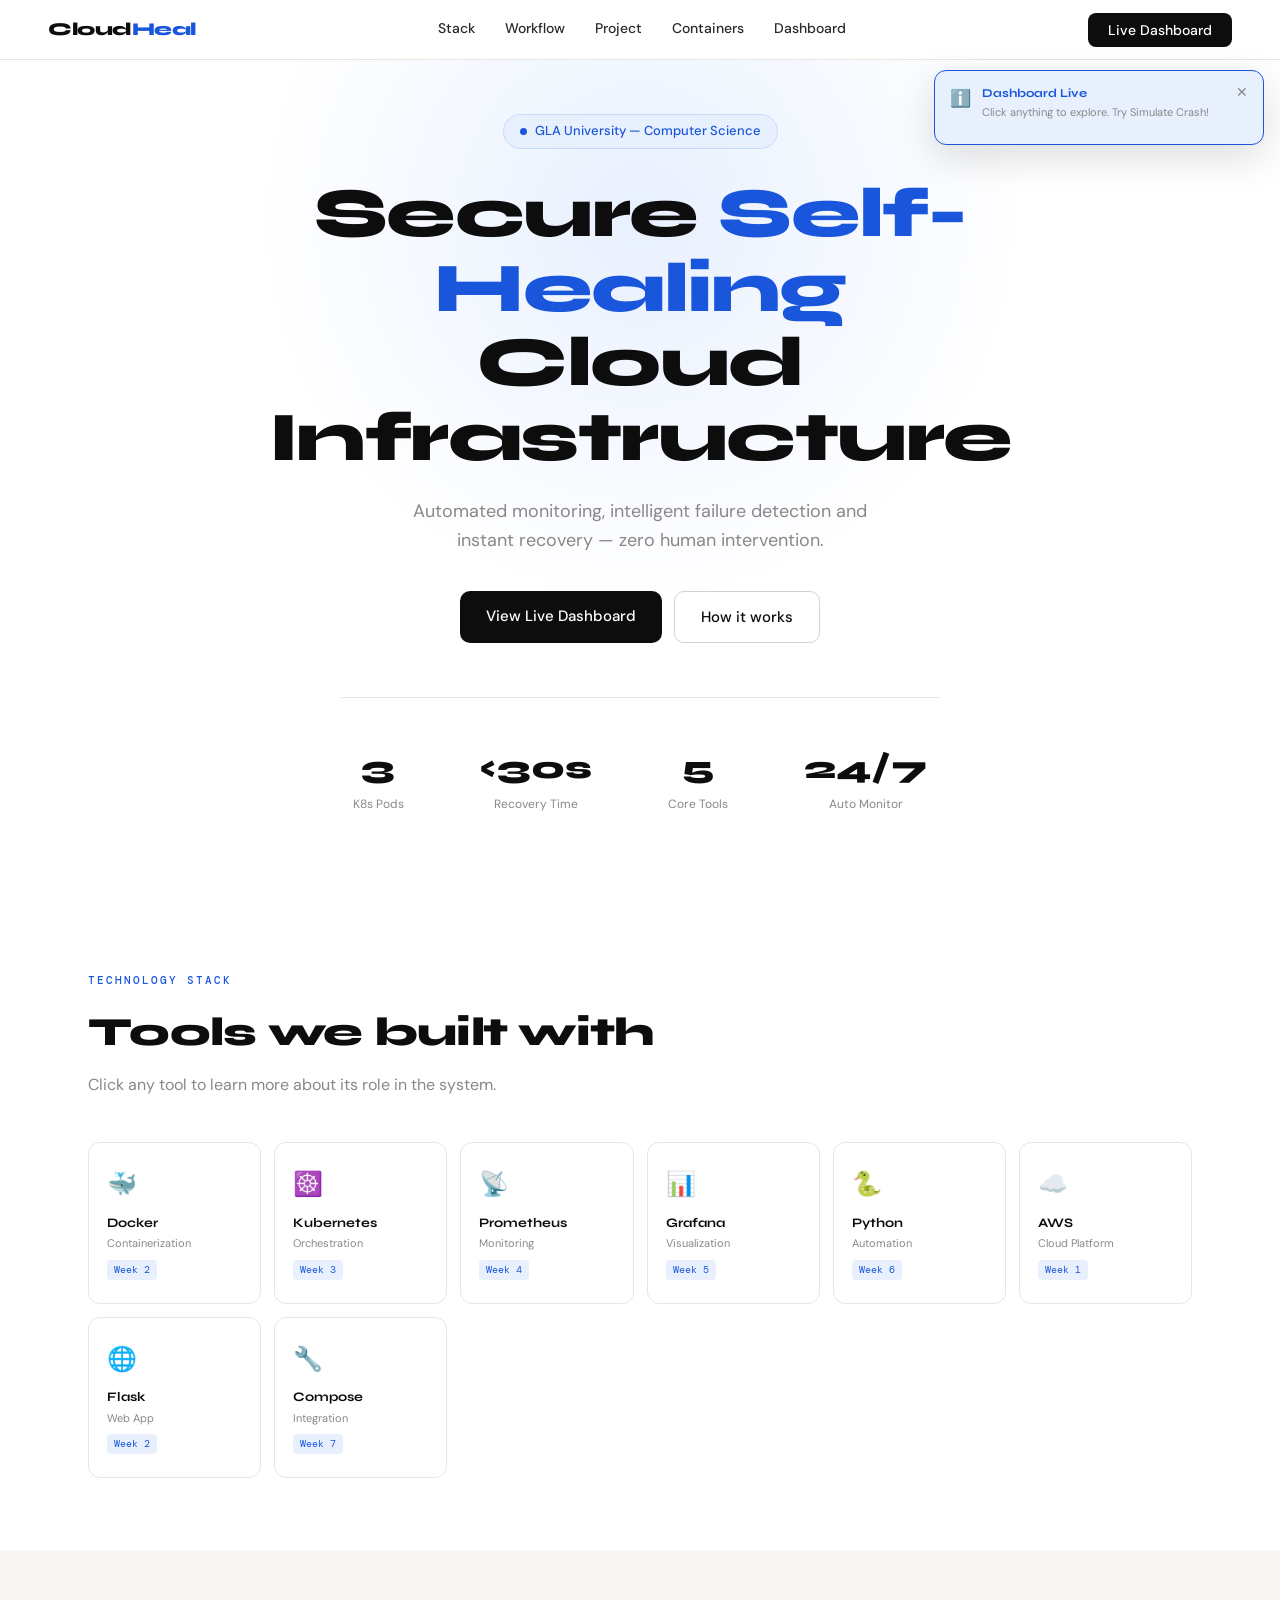
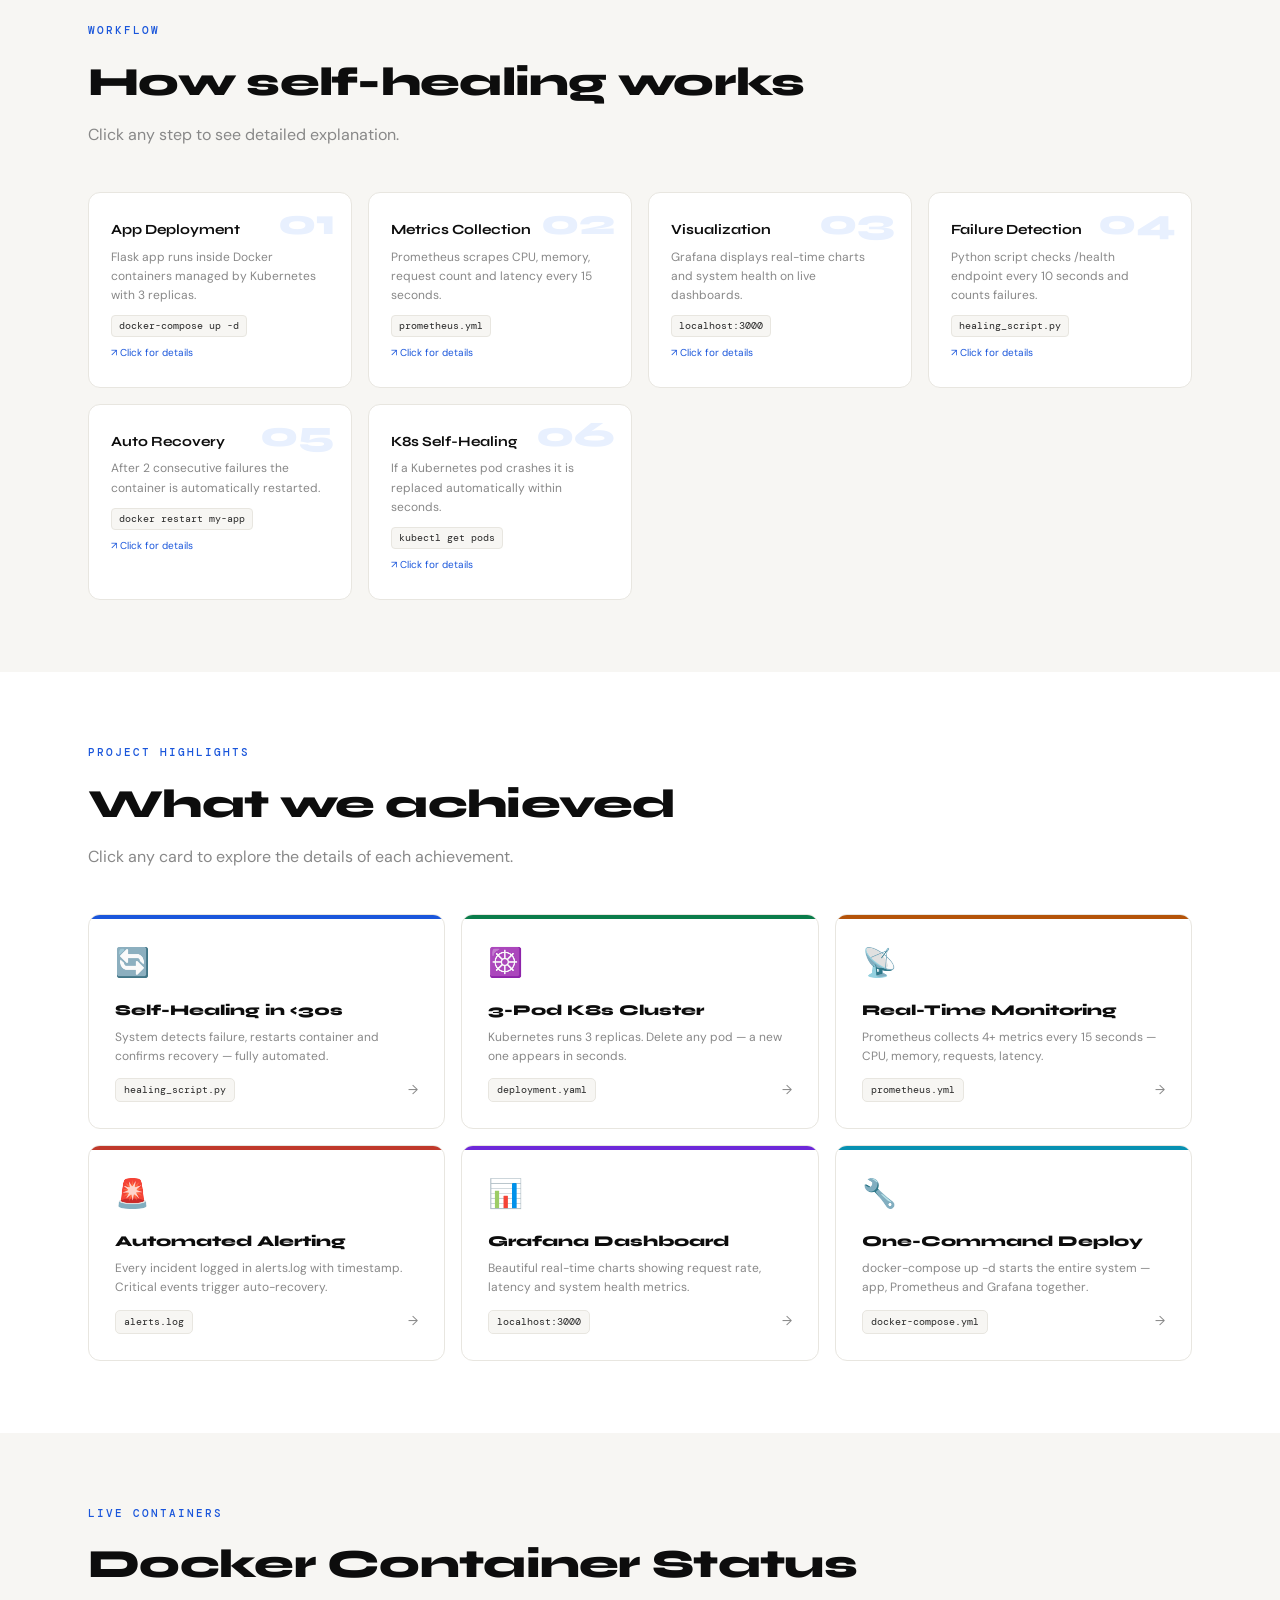
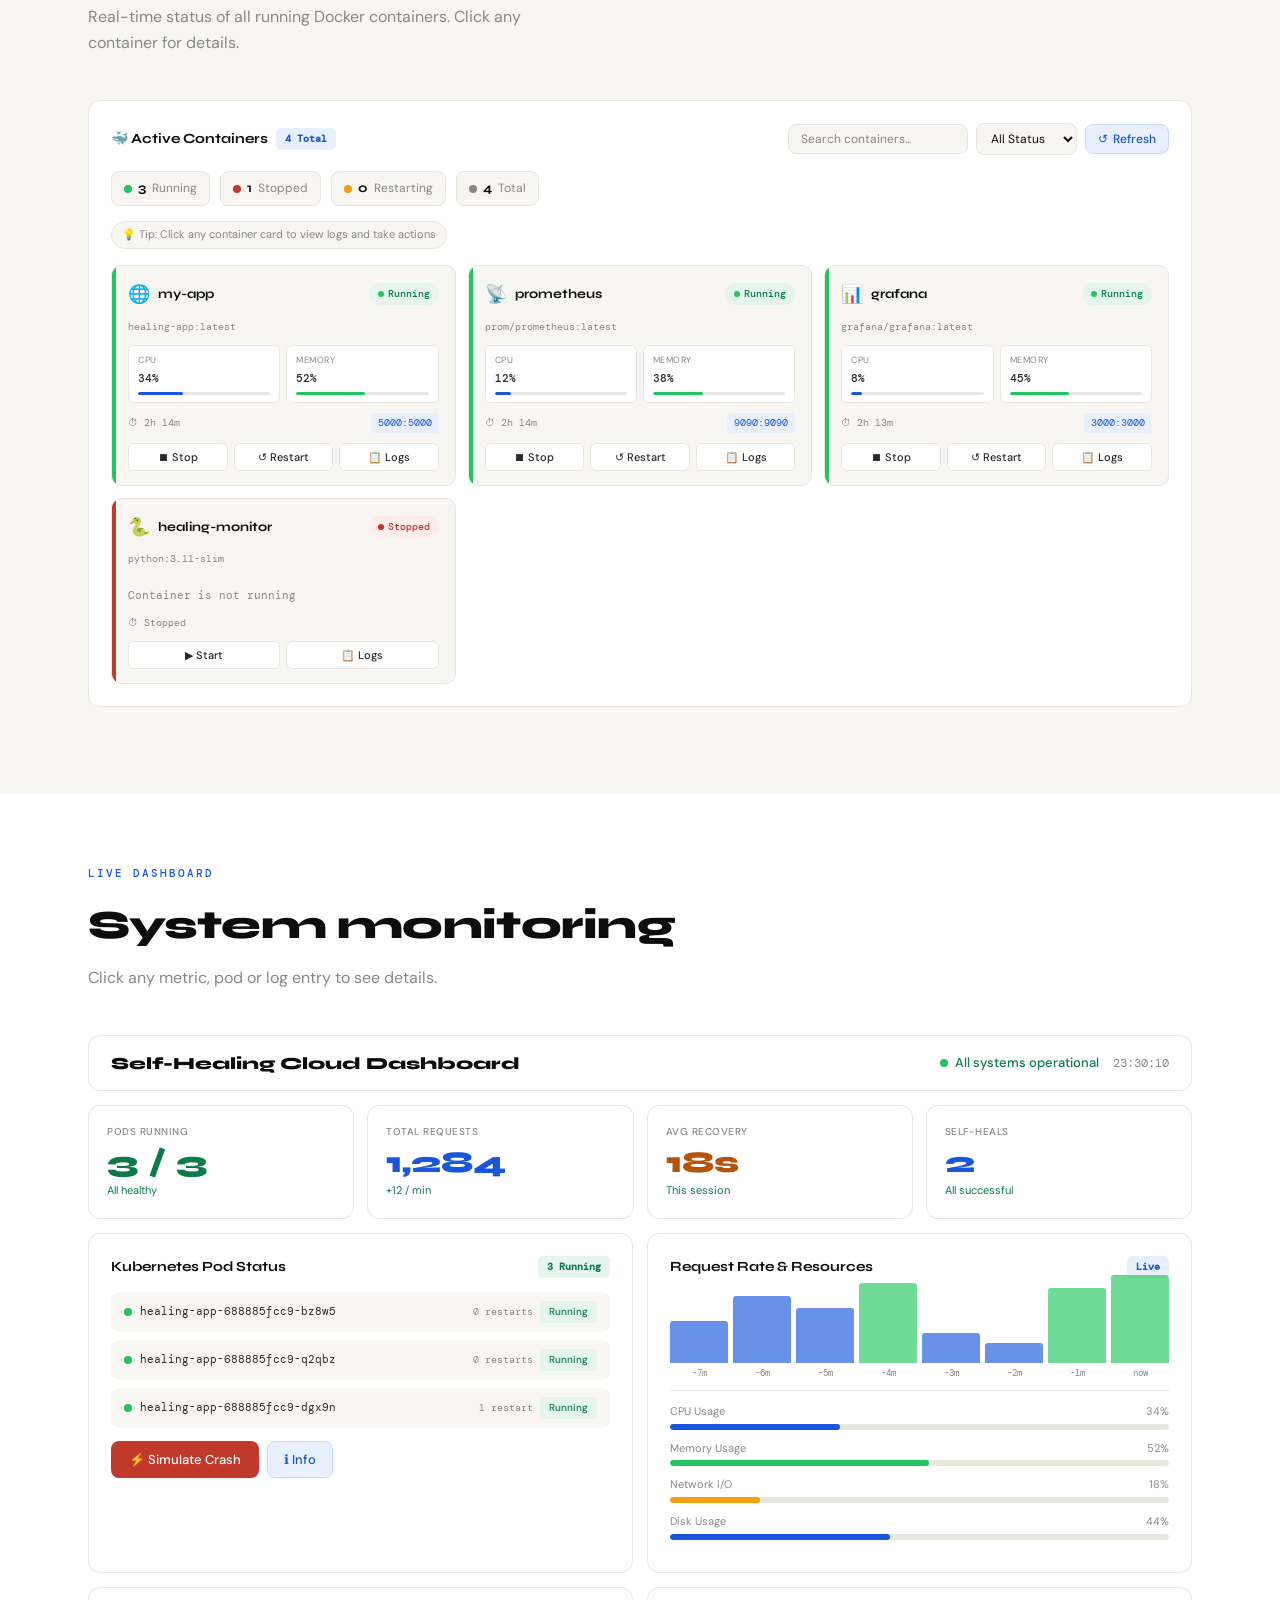
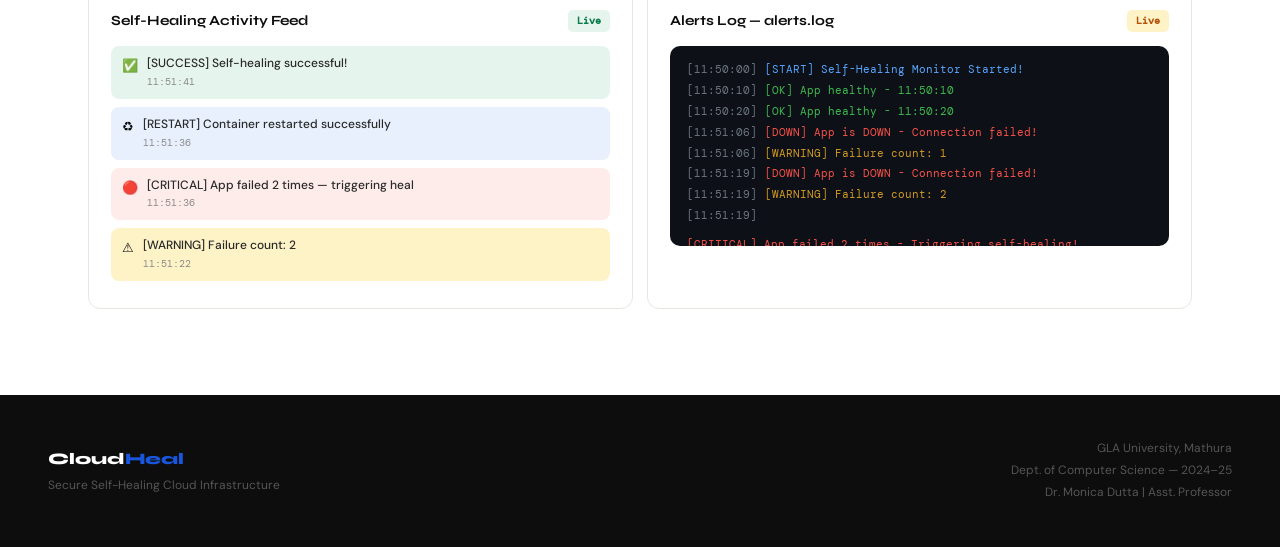
==== commit 116c3229: "Add tech documentation pages and update dashboard" ====
--- a/index.html
+++ b/index.html
@@ -404,14 +404,14 @@
     <div class="ttl">Tools we built with</div>
     <div class="sub">Click any tool to learn more about its role in the system.</div>
     <div class="tech-grid">
-      <div class="tech-card" onclick="openModal('docker')" data-tip="Containerization"><div class="tech-icon">🐳</div><div class="tech-name">Docker</div><div class="tech-role">Containerization</div><div class="tech-week">Week 2</div></div>
-      <div class="tech-card" onclick="openModal('kubernetes')" data-tip="Orchestration"><div class="tech-icon">☸️</div><div class="tech-name">Kubernetes</div><div class="tech-role">Orchestration</div><div class="tech-week">Week 3</div></div>
-      <div class="tech-card" onclick="openModal('prometheus')" data-tip="Monitoring"><div class="tech-icon">📡</div><div class="tech-name">Prometheus</div><div class="tech-role">Monitoring</div><div class="tech-week">Week 4</div></div>
-      <div class="tech-card" onclick="openModal('grafana')" data-tip="Visualization"><div class="tech-icon">📊</div><div class="tech-name">Grafana</div><div class="tech-role">Visualization</div><div class="tech-week">Week 5</div></div>
-      <div class="tech-card" onclick="openModal('python')" data-tip="Automation"><div class="tech-icon">🐍</div><div class="tech-name">Python</div><div class="tech-role">Automation</div><div class="tech-week">Week 6</div></div>
-      <div class="tech-card" onclick="openModal('aws')" data-tip="Cloud Platform"><div class="tech-icon">☁️</div><div class="tech-name">AWS</div><div class="tech-role">Cloud Platform</div><div class="tech-week">Week 1</div></div>
-      <div class="tech-card" onclick="openModal('flask')" data-tip="Web App"><div class="tech-icon">🌐</div><div class="tech-name">Flask</div><div class="tech-role">Web App</div><div class="tech-week">Week 2</div></div>
-      <div class="tech-card" onclick="openModal('compose')" data-tip="Integration"><div class="tech-icon">🔧</div><div class="tech-name">Compose</div><div class="tech-role">Integration</div><div class="tech-week">Week 7</div></div>
+      <div class="tech-card" onclick="window.location.href='docker.html'" data-tip="Containerization"><div class="tech-icon">🐳</div><div class="tech-name">Docker</div><div class="tech-role">Containerization</div><div class="tech-week">Week 2</div></div>
+      <div class="tech-card" onclick="window.location.href='kubernetes.html'" data-tip="Orchestration"><div class="tech-icon">☸️</div><div class="tech-name">Kubernetes</div><div class="tech-role">Orchestration</div><div class="tech-week">Week 3</div></div>
+      <div class="tech-card" onclick="window.location.href='prometheus.html'" data-tip="Monitoring"><div class="tech-icon">📡</div><div class="tech-name">Prometheus</div><div class="tech-role">Monitoring</div><div class="tech-week">Week 4</div></div>
+      <div class="tech-card" onclick="window.location.href='grafana.html'" data-tip="Visualization"><div class="tech-icon">📊</div><div class="tech-name">Grafana</div><div class="tech-role">Visualization</div><div class="tech-week">Week 5</div></div>
+      <div class="tech-card" onclick="window.location.href='python.html'" data-tip="Automation"><div class="tech-icon">🐍</div><div class="tech-name">Python</div><div class="tech-role">Automation</div><div class="tech-week">Week 6</div></div>
+      <div class="tech-card" onclick="window.location.href='aws.html'" data-tip="Cloud Platform"><div class="tech-icon">☁️</div><div class="tech-name">AWS</div><div class="tech-role">Cloud Platform</div><div class="tech-week">Week 1</div></div>
+      <div class="tech-card" onclick="window.location.href='flask.html'" data-tip="Web App"><div class="tech-icon">🌐</div><div class="tech-name">Flask</div><div class="tech-role">Web App</div><div class="tech-week">Week 2</div></div>
+      <div class="tech-card" onclick="window.location.href='compose.html'" data-tip="Integration"><div class="tech-icon">🔧</div><div class="tech-name">Compose</div><div class="tech-role">Integration</div><div class="tech-week">Week 7</div></div>
     </div>
   </div>
 </section>
@@ -906,4 +906,4 @@
 setTimeout(()=>toast('info','Dashboard Live','Click anything to explore. Try Simulate Crash!',5000),1200);
 </script>
 </body>
-</html>+</html>
